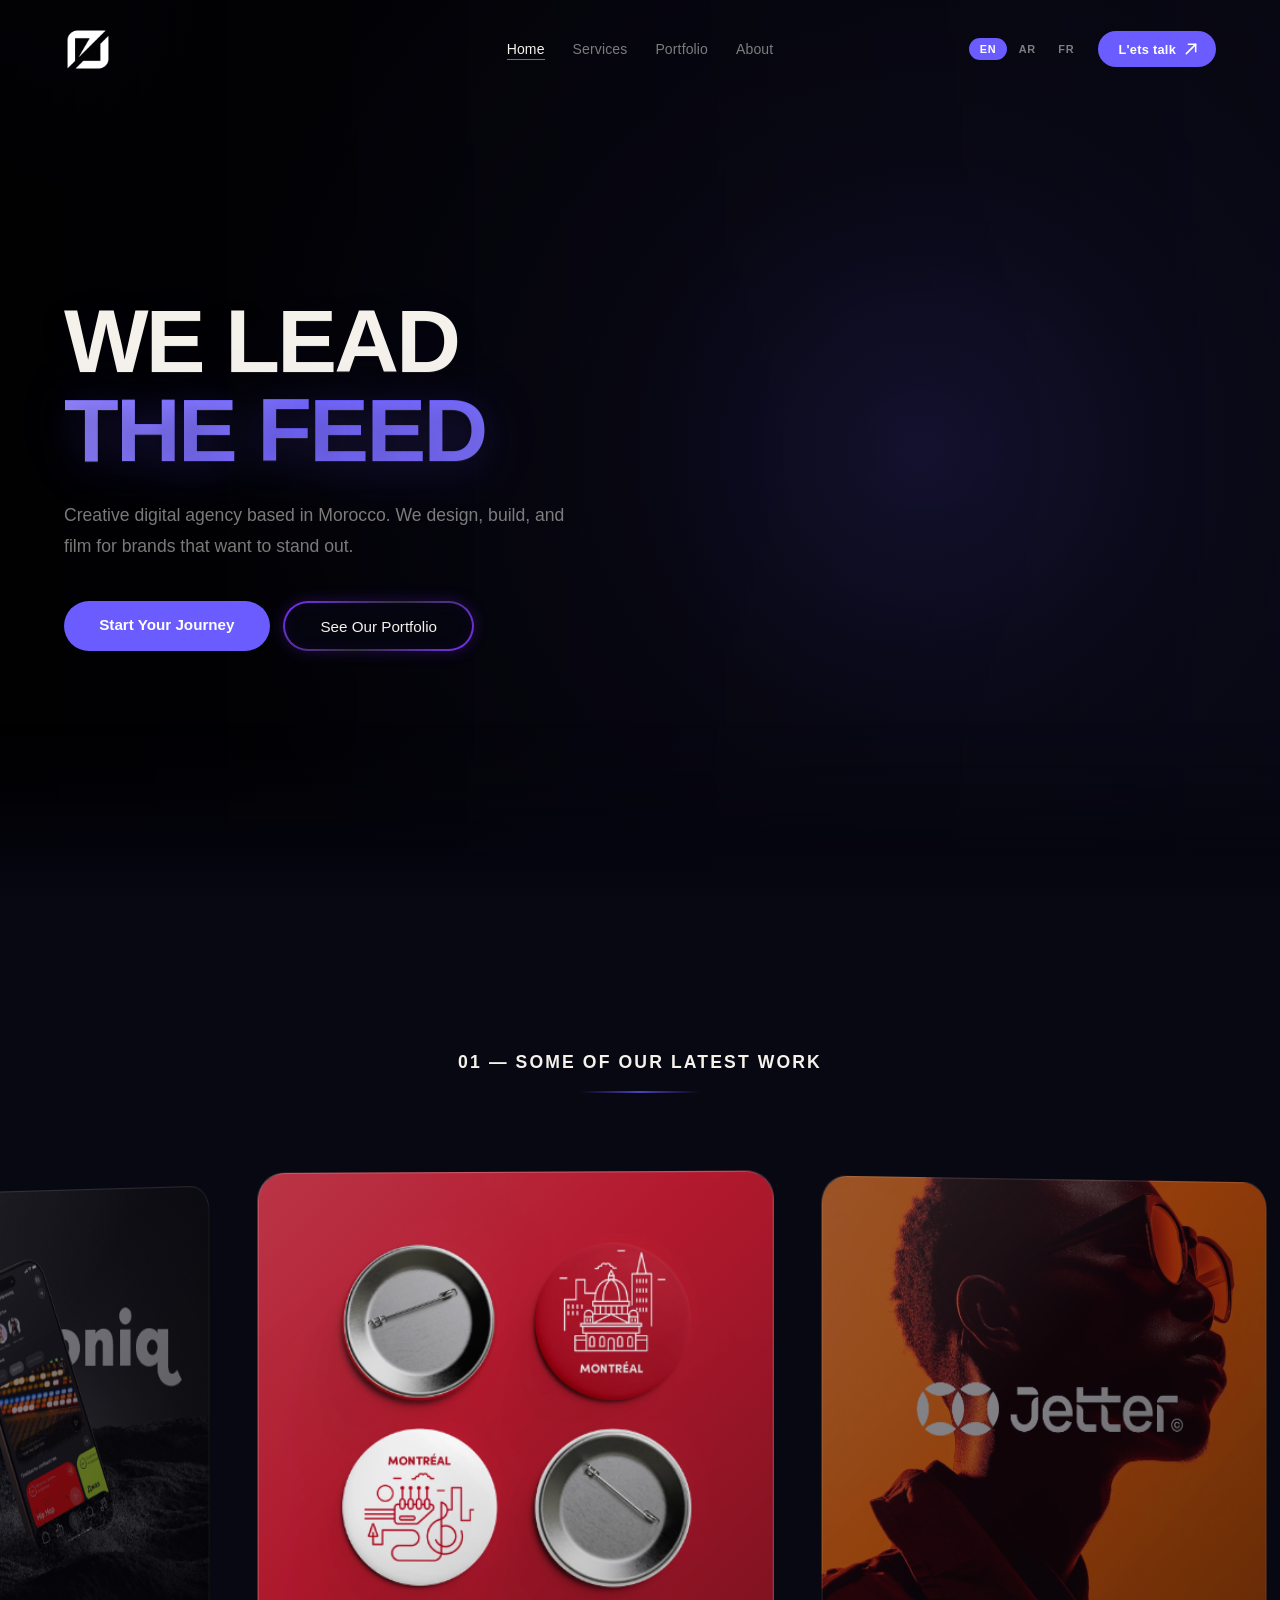
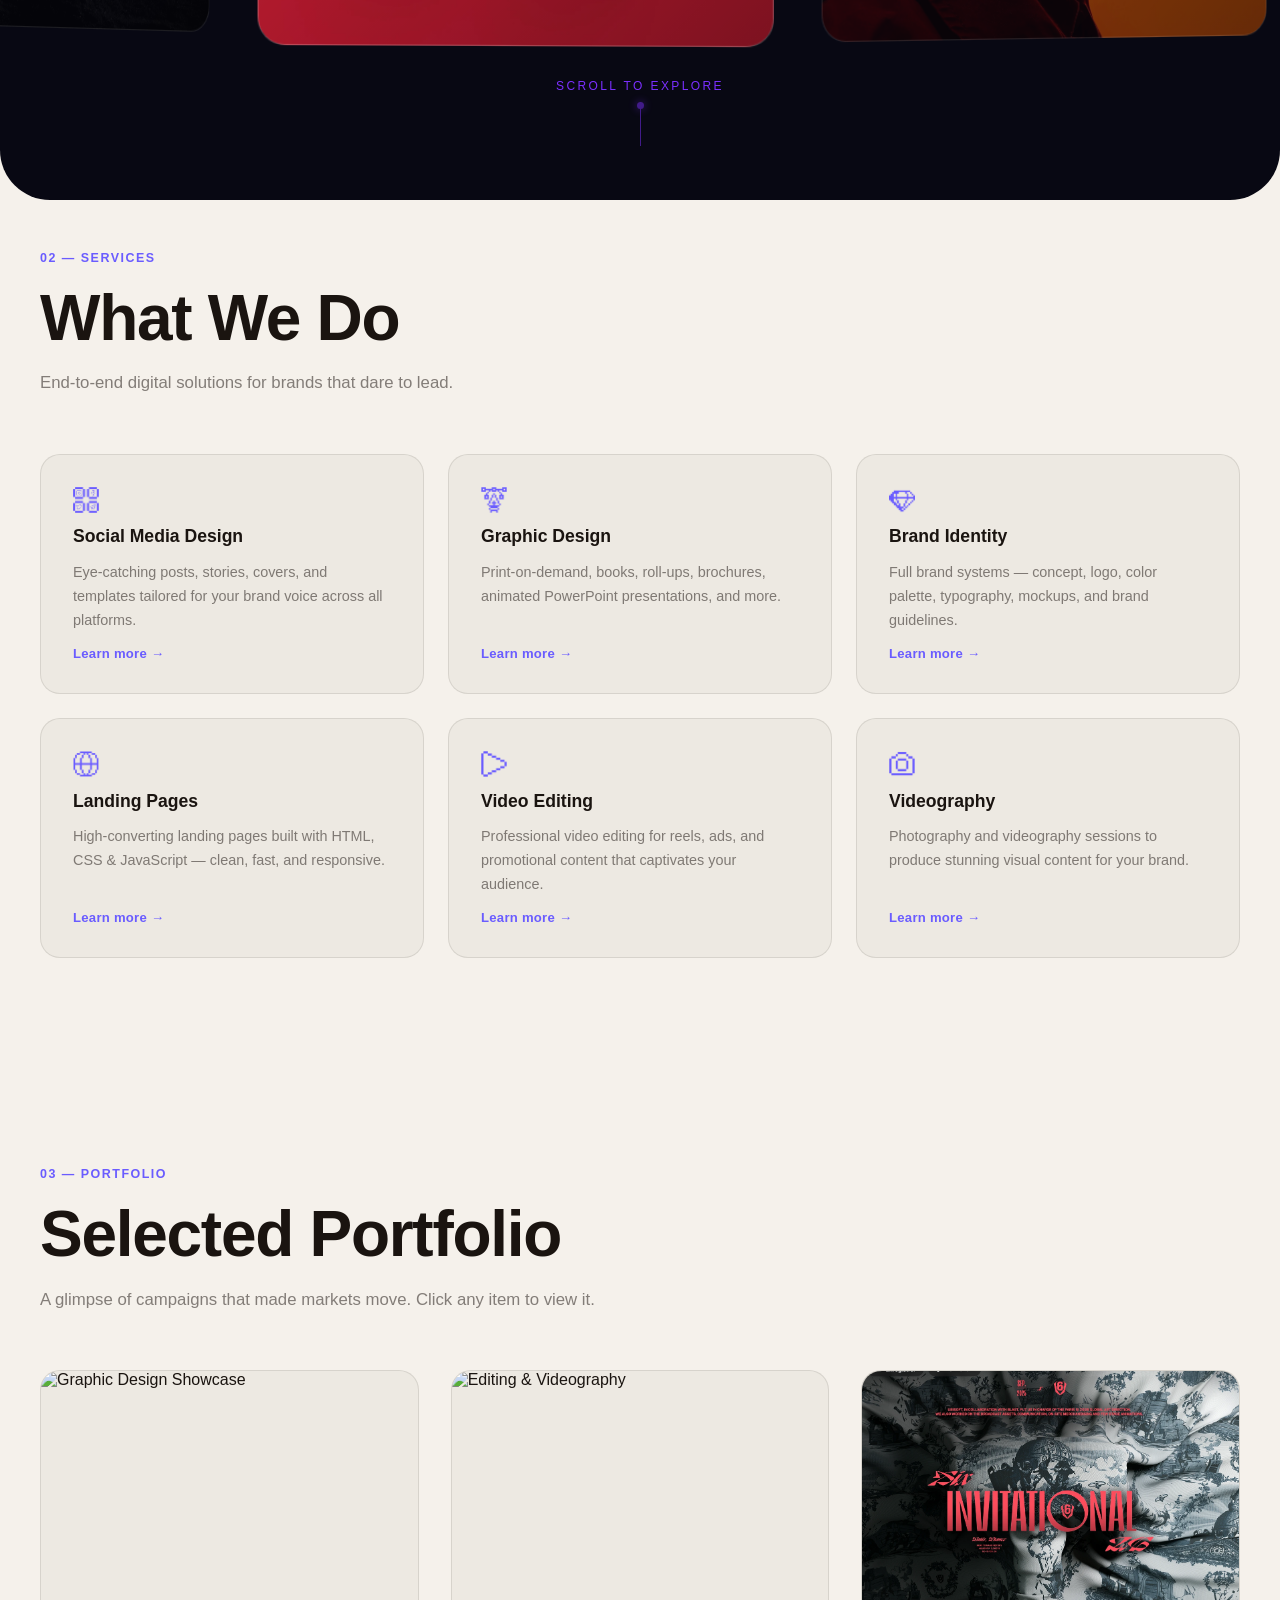
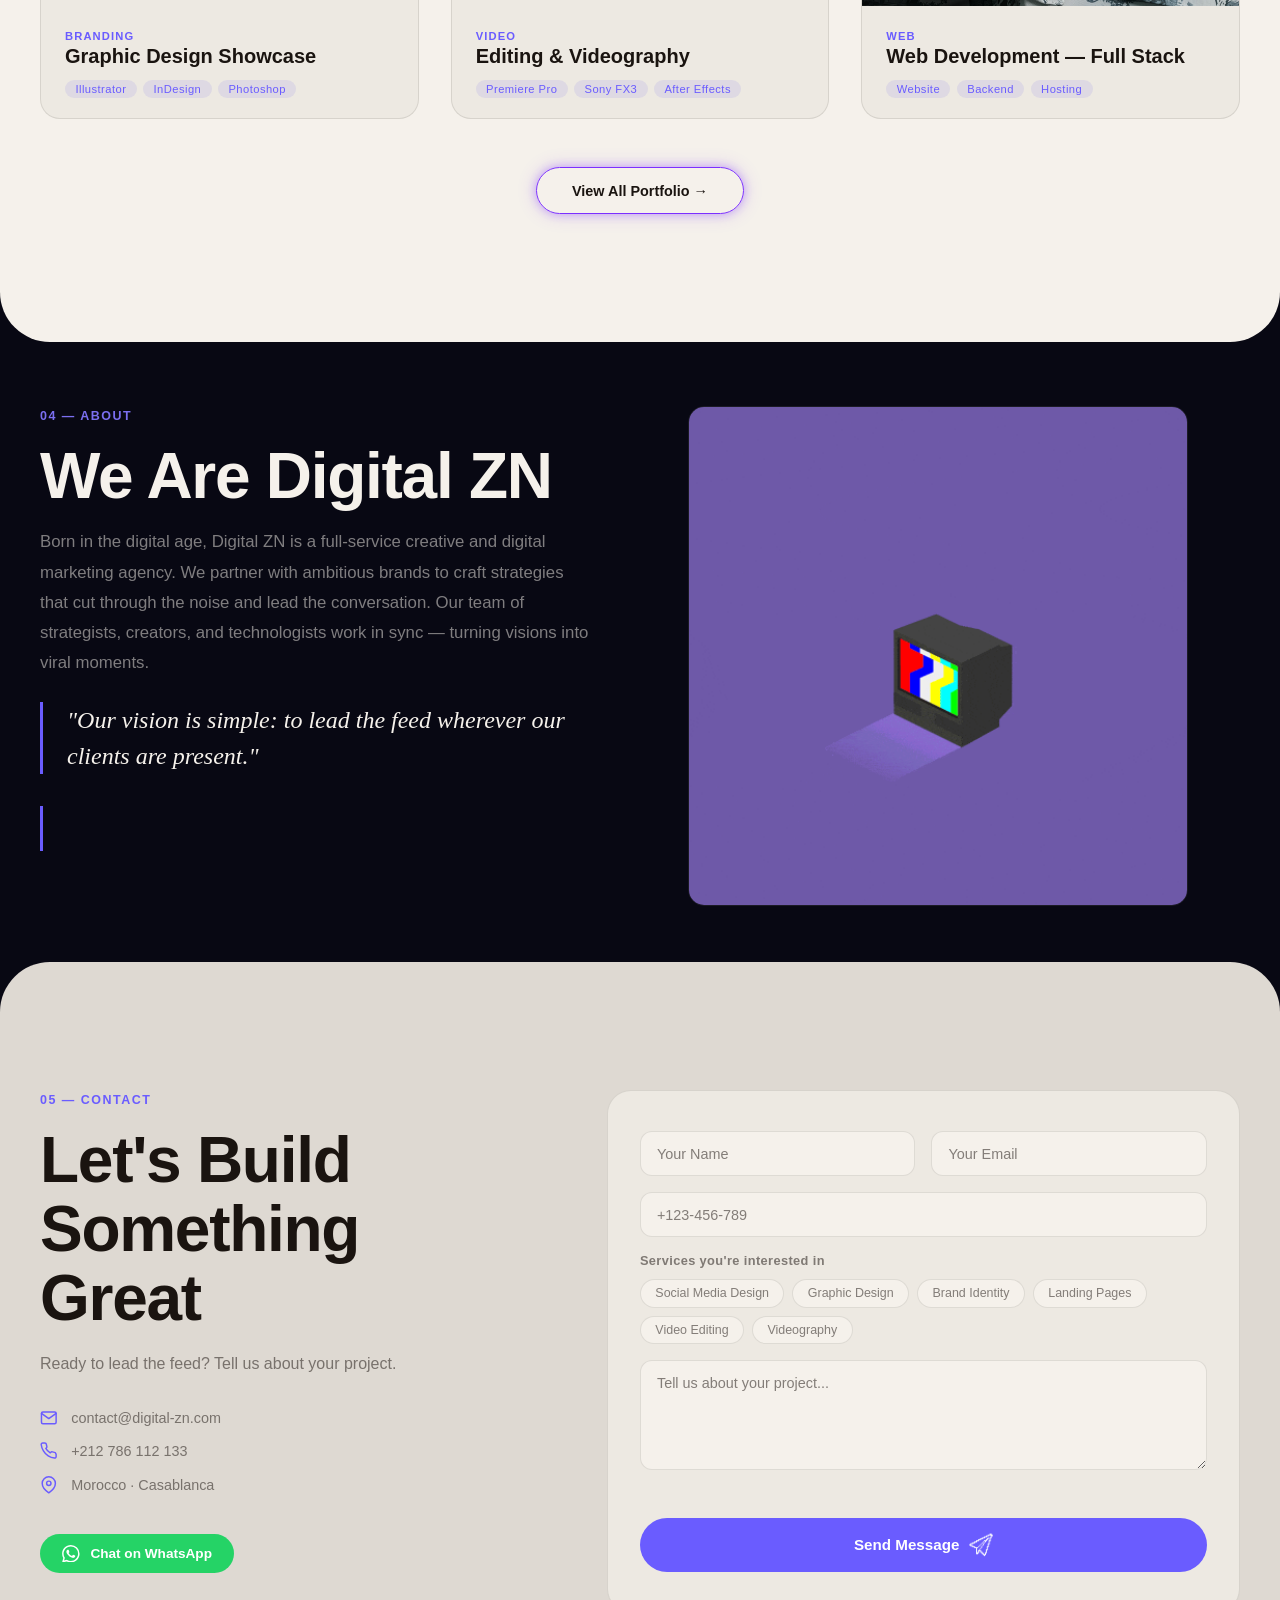
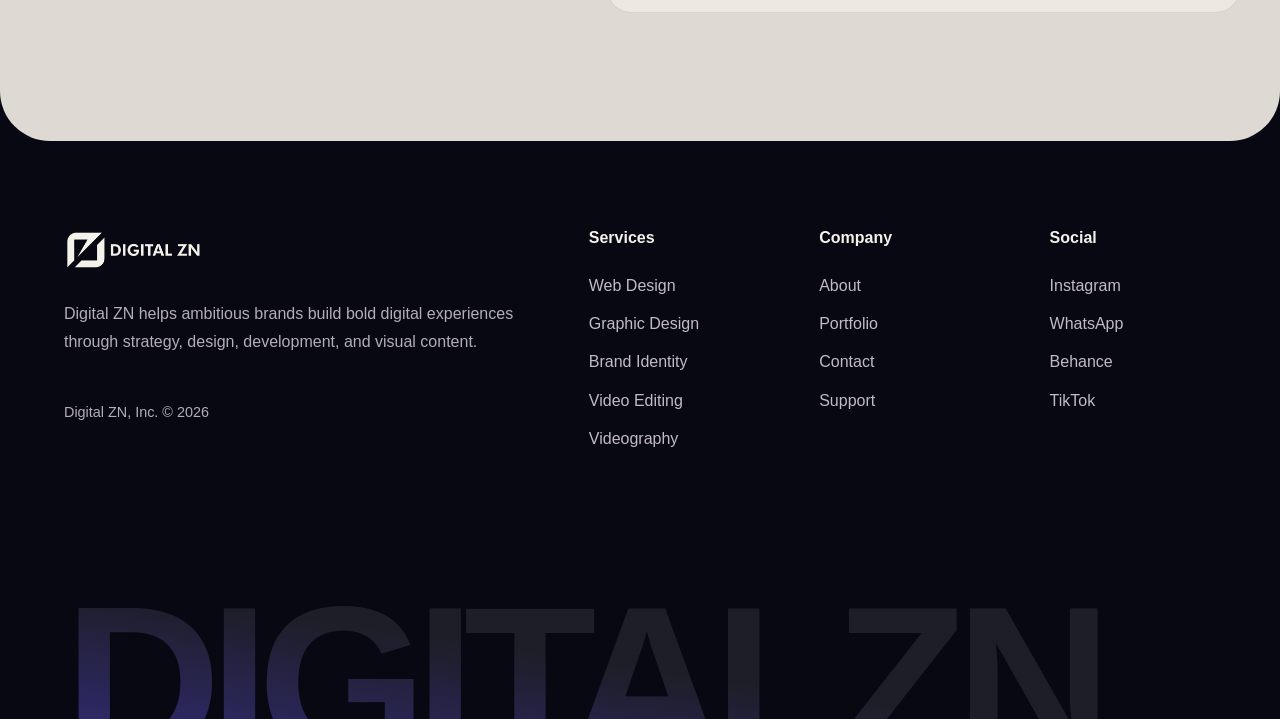
==== index.html @ b7cc6ecd "yoooow" ====
<!DOCTYPE html>
<html lang="en" data-theme="dark" dir="ltr">

<head>
  <meta charset="UTF-8" />
  <meta
http-equiv="Content-Security-Policy"
content="
default-src 'self';
img-src 'self' https: data:;
media-src 'self';
style-src 'self' https://fonts.googleapis.com 'unsafe-inline';
font-src 'self' https://fonts.gstatic.com;
script-src 'self' 'unsafe-inline';
connect-src
    'self'
    https://digitalzn-production.up.railway.app
    https://www.digital-zn.com
    https://digital-zn.com
    http://localhost:3000
    http://127.0.0.1:3000;
frame-ancestors 'none';
base-uri 'self';
form-action 'self';
">
  <meta name="viewport" content="width=device-width, initial-scale=1.0" />
  <title>Digital ZN — Digital Marketing Agency</title>
  <meta name="description"
    content="Digital ZN is a full-service digital marketing agency. We craft bold digital experiences that dominate markets and build legacies." />
  <meta property="og:title" content="Digital ZN" />
  <meta property="og:description" content="Digital excellence meets creative power." />
  <link rel="stylesheet" href="style.css" />
  <link rel="preconnect" href="https://fonts.googleapis.com" />
  <link rel="icon" type="image/png" href="assets/logo.png" />
  <link rel="preconnect" href="https://fonts.gstatic.com" crossorigin />
  <script src="main.js" defer></script>
</head>

<body>

  <!-- INTRO OVERLAY -->
  <div id="intro-overlay" aria-hidden="true">
    <div class="intro-inner">
      <img src="assets/intro-logo.gif" alt="Digital ZN" class="intro-gif" />
    </div>
  </div>

  <!-- CURSOR GLOW -->
  <div id="cursor-glow" aria-hidden="true"></div>

  <!-- NAVIGATION -->
  <nav class="nav" id="mainNav">
    <div class="nav-inner">
      <a href="#home" class="nav-logo" aria-label="Digital ZN Home">
        <img src="assets/logo.png" alt="Digital ZN" class="nav-logo-img" />
      </a>
      <div class="nav-links" id="navLinks">
        <a href="#home" data-i18n="nav_home" class="nav-link active">Home</a>
        <a href="#services" data-i18n="nav_services" class="nav-link">Services</a>
        <a href="#portfolio" data-i18n="nav_portfolio" class="nav-link">Portfolio</a>
        <a href="#about" data-i18n="nav_about" class="nav-link">About</a>
      </div>
      <div class="nav-controls">
        <div class="lang-switcher" role="group" aria-label="Language">
          <button class="lang-btn active" data-lang="en">EN</button>
          <button class="lang-btn" data-lang="ar">AR</button>
          <button class="lang-btn" data-lang="fr">FR</button>
        </div>
        <a href="#contact" class="nav-cta">
    <span class="nav-cta-text" data-i18n="nav_cta">Contact</span>

    <svg
        class="nav-cta-arrow"
        viewBox="0 0 24 24"
        aria-hidden="true"
        focusable="false"
    >
        <path d="M5 19L19 5" />
        <path d="M8 5H19V16" />
    </svg>
</a>
        <button class="hamburger" id="hamburger" aria-label="Open menu">
          <span></span><span></span><span></span>
        </button>
      </div>
    </div>
    <div class="mobile-menu" id="mobileMenu">
      <div class="mobile-menu-inner">
        <a href="#home" data-i18n="nav_home" class="mobile-link">Home</a>
        <a href="#services" data-i18n="nav_services" class="mobile-link">Services</a>
        <a href="#portfolio" data-i18n="nav_portfolio" class="mobile-link">Portfolio</a>
        <a href="#about" data-i18n="nav_about" class="mobile-link">About</a>
        <a href="#contact" data-i18n="nav_cta" class="mobile-link mobile-link--cta">Contact</a>
      </div>
    </div>
  </nav>

  <!-- HERO — WE LEAD THE FEED -->

  <section id="hero" class="section-hero">
    <video class="hero-bg-video" autoplay loop muted playsinline preload="auto">
      <source src="assets/velaris.mp4" type="video/mp4">
    </video>
    <div class="hero-overlay"></div>
    
    <div class="hero-inner">
      <div class="hero-content">
        <h1 class="hero-title reveal-up">
          <span data-i18n="hero_t1">WE LEAD</span>
          <em data-i18n="hero_t2">THE FEED</em>
        </h1>
        <p class="hero-sub reveal-up" data-i18n="hero_sub">Creative digital agency based in Morocco.
           We design, build, and film for brands that want to stand out.</p>
        <div class="hero-cta reveal-up">
          <a href="#contact" class="btn-primary" data-i18n="hero_cta1">Start Your Journey</a>
          <a href="#portfolio" class="btn-ghost" data-i18n="hero_cta2">See Our Portfolio</a>
        </div>
        
      </div>
      <div class="right-side">

    <div class="hero-device">

        <div class="hero-device-glow"></div>

        <video
            class="hero-device-video"
            autoplay
            muted
            loop
            playsinline
        >
            <source
                src="assets/Main_Files.mp4"
            >
        </video>

    </div>
    </div>

  </section>

  <!-- SECTION 01 — SHOWCASE (3D Carousel) -->
  <section id="home" class="section-showcase">
    <div class="showcase-label reveal-up" data-i18n="showcase_label">
      <span>01 — Some of our latest work</span>
    </div>
    <div class="carousel-wrapper" id="carouselWrapper">
      <div class="carousel-scene" id="carouselScene"></div>
    </div>
    <div class="scroll-hint">
      <span data-i18n="scroll_hint">Scroll</span>
      <span class="scroll-line"><span class="scroll-dot"></span></span>
    </div>
  </section>
  <!-- SECTION 02 — SERVICES -->
  <section id="services" class="section-services section-cream">
    <div class="section-inner">
      <div class="section-header">
        <span class="section-label reveal-up" data-i18n="srv_label">02 — Services</span>
        <h2 class="section-title reveal-up" data-i18n="srv_title">What We Do</h2>
        <p class="section-sub reveal-up" data-i18n="srv_sub">End-to-end digital solutions for brands that dare to lead.
        </p>
      </div>
      <div class="services-grid">
        <div class="service-card reveal-up">
          <div class="service-icon"><img src="assets/icons/socual.png" alt=""></div>
          <h3 class="service-name" data-i18n="srv1_name">Social Media Design</h3>
          <p class="service-desc" data-i18n="srv1_desc">Eye-catching posts, stories, covers, and templates tailored for
            your brand voice across all platforms.</p>
          <a href="#contact" class="service-link" data-i18n="srv_link">Learn more →</a>
        </div>
        <div class="service-card reveal-up">
          <div class="service-icon"><img src="assets/icons/graphic-01.png" alt=""></div>
          <h3 class="service-name" data-i18n="srv2_name">Graphic Design</h3>
          <p class="service-desc" data-i18n="srv2_desc">Print-on-demand, books, roll-ups, brochures, animated PowerPoint
            presentations, and more.</p>
          <a href="#contact" class="service-link" data-i18n="srv_link">Learn more →</a>
        </div>
        <div class="service-card reveal-up">
          <div class="service-icon"><img src="assets/icons/diam-01.png" alt=""></div>
          <h3 class="service-name" data-i18n="srv3_name">Brand Identity</h3>
          <p class="service-desc" data-i18n="srv3_desc">Full brand systems — concept, logo, color palette, typography,
            mockups, and brand guidelines.</p>
          <a href="#contact" class="service-link" data-i18n="srv_link">Learn more →</a>
        </div>
        <div class="service-card reveal-up">
          <div class="service-icon"><img src="assets/icons/web-01.png" alt=""></div>
          <h3 class="service-name" data-i18n="srv4_name">Landing Pages</h3>
          <p class="service-desc" data-i18n="srv4_desc">High-converting landing pages built with HTML, CSS & JavaScript
            — clean, fast, and responsive.</p>
          <a href="#contact" class="service-link" data-i18n="srv_link">Learn more →</a>
        </div>
        <div class="service-card reveal-up">
          <div class="service-icon"><img src="assets/icons/play-01.png" alt=""></div>
          <h3 class="service-name" data-i18n="srv5_name">Video Editing</h3>
          <p class="service-desc" data-i18n="srv5_desc">Professional video editing for reels, ads, and promotional
            content that captivates your audience.</p>
          <a href="#contact" class="service-link" data-i18n="srv_link">Learn more →</a>
        </div>
        <div class="service-card reveal-up">
          <div class="service-icon"><img src="assets/icons/Untitled-1-01.png" alt=""></div>
          <h3 class="service-name" data-i18n="srv6_name">Videography</h3>
          <p class="service-desc" data-i18n="srv6_desc">Photography and videography sessions to produce stunning visual
            content for your brand.</p>
          <a href="#contact" class="service-link" data-i18n="srv_link">Learn more →</a>
        </div>
      </div>
    </div>
  </section>

  <!-- SECTION 03 — PORTFOLIO -->
  <section id="portfolio" class="section-portfolio section-cream">
    <div class="section-inner">
      <div class="section-header">
        <span class="section-label reveal-up" data-i18n="pf_label">03 — Portfolio</span>
        <h2 class="section-title reveal-up" data-i18n="pf_title">Selected Portfolio</h2>
        <p class="section-sub reveal-up" data-i18n="pf_sub">A glimpse of campaigns that made markets move.</p>
      </div>
      <div class="portfolio-grid">
        <div class="portfolio-card reveal-up">
          <div class="portfolio-img-wrap">
            <img src="assets/portfolio-brand.png" alt="Graphic Design Showcase" loading="lazy" />
            <div class="portfolio-overlay">
              <span class="portfolio-view" data-i18n="pf_view">View project</span>
              <svg viewBox="0 0 24 24" fill="none" stroke="currentColor" stroke-width="2">
                <path d="M7 17L17 7M17 7H7M17 7v10" />
              </svg>
            </div>
          </div>
          <div class="portfolio-meta">
            <div>
              <span class="portfolio-cat" data-i18n="pf1_cat">Branding</span>
              <h3 class="portfolio-name" data-i18n="pf1_name">Graphic Design Showcase</h3>
            </div>
            <div class="portfolio-tags"><span>Illustrator</span><span>InDesign</span><span>Photoshop</span></div>
          </div>
        </div>
        <div class="portfolio-card reveal-up">
          <div class="portfolio-img-wrap">
            <img src="assets/portfolio-landing.png" alt="Editing & Videography" loading="lazy" />
            <div class="portfolio-overlay">
              <span class="portfolio-view" data-i18n="pf_view">View project</span>
              <svg viewBox="0 0 24 24" fill="none" stroke="currentColor" stroke-width="2">
                <path d="M7 17L17 7M17 7H7M17 7v10" />
              </svg>
            </div>
          </div>
          <div class="portfolio-meta">
            <div>
              <span class="portfolio-cat" data-i18n="pf2_cat">Video</span>
              <h3 class="portfolio-name" data-i18n="pf2_name">Editing &amp; Videography</h3>
            </div>
            <div class="portfolio-tags"><span>Premiere Pro</span><span>Sony FX3</span><span>After Effects</span></div>
          </div>
        </div>
        <div class="portfolio-card reveal-up">
          <div class="portfolio-img-wrap">
            <img src="assets/portfolio-web.png" alt="Web Development — Full Stack" loading="lazy" />
            <div class="portfolio-overlay">
              <span class="portfolio-view" data-i18n="pf_view">View project</span>
              <svg viewBox="0 0 24 24" fill="none" stroke="currentColor" stroke-width="2">
                <path d="M7 17L17 7M17 7H7M17 7v10" />
              </svg>
            </div>
          </div>
          <div class="portfolio-meta">
            <div>
              <span class="portfolio-cat" data-i18n="pf3_cat">Web</span>
              <h3 class="portfolio-name" data-i18n="pf3_name">Web Development — Full Stack</h3>
            </div>
            <div class="portfolio-tags"><span>Website</span><span>Backend</span><span>Hosting</span></div>
          </div>
        </div>
      </div>
      <div class="portfolio-cta reveal-up">
        <a href="#contact" class="btn-outline" data-i18n="pf_all">View All Portfolio →</a>
      </div>
    </div>
  </section>

  <!-- SECTION 04 — ABOUT -->
  <section id="about" class="section-abouts section-dark">
    <div class="section-inner">
      
      <div class="about-grid">
        <div class="about-left">
          <span class="section-label section-label--light reveal-up" data-i18n="ab_label">04 — About</span>
          <h2 class="section-title section-title--light reveal-up" data-i18n="ab_title">We Are Digital ZN</h2>
          <p class="about-body reveal-up" data-i18n="ab_body">Born in the digital age, Digital ZN is a full-service
            creative and digital marketing agency. We partner with ambitious brands to craft strategies that cut through
            the noise and lead the conversation. Our team of strategists, creators, and technologists work in sync —
            turning visions into viral moments.</p>
          <blockquote class="about-quote reveal-up" data-i18n="ab_quote">"Our vision is simple: to lead the feed
            wherever our clients are present."</blockquote>
                              <div class="about-text-loop reveal-up" aria-label="What defines Digital ZN">
            <span class="about-loop-item">Creative Excellence</span>
            <span class="about-loop-item">Data-Driven Results</span>
            <span class="about-loop-item">Cultural Intelligence</span>
            <span class="about-loop-item">Speed to Market</span>
            <span class="about-loop-item">Transparent Partnership</span>
            <span class="about-loop-item">Measurable ROI</span>
          </div>
        </div>

        <div class="about-right">
          <div class="about-visual reveal-up">
            <img src="assets/sehsucht.gif" alt="" aria-hidden="false" class="about-gif" />
          </div>
        </div>
      </div>
    </div>
  </section>

  <!-- SECTION 05 — CONTACT -->
  <section id="contact" class="section-contact section-cream">
    <div class="section-inner">
      <div class="contact-grid">
        <div class="contact-info">
          <span class="section-label reveal-up" data-i18n="ct_label">05 — Contact</span>
          <h2 class="section-title reveal-up" data-i18n="ct_title">Let's Build Something Great</h2>
          <p class="contact-sub reveal-up" data-i18n="ct_sub">Ready to lead the feed? Tell us about your project.</p>
          <div class="contact-details reveal-up">
            <a href="mailto:contact@digital-zn.com" class="contact-detail">
              <svg viewBox="0 0 24 24" fill="none" stroke="currentColor" stroke-width="2" stroke-linecap="round"
                stroke-linejoin="round">
                <path d="M4 4h16c1.1 0 2 .9 2 2v12c0 1.1-.9 2-2 2H4c-1.1 0-2-.9-2-2V6c0-1.1.9-2 2-2z" />
                <polyline points="22,6 12,13 2,6" />
              </svg>
              <span>contact@digital-zn.com</span>
            </a>
            <a href="tel:+212786112133" class="contact-detail">
              <svg viewBox="0 0 24 24" fill="none" stroke="currentColor" stroke-width="2" stroke-linecap="round"
                stroke-linejoin="round">
                <path
                  d="M22 16.92v3a2 2 0 0 1-2.18 2 19.79 19.79 0 0 1-8.63-3.07A19.5 19.5 0 0 1 4.69 12 19.79 19.79 0 0 1 1.61 3.42 2 2 0 0 1 3.6 1.25h3a2 2 0 0 1 2 1.72 12.84 12.84 0 0 0 .7 2.81 2 2 0 0 1-.45 2.11L7.91 8.81a16 16 0 0 0 6 6l.9-.9a2 2 0 0 1 2.11-.45 12.84 12.84 0 0 0 2.81.7A2 2 0 0 1 21.5 16z" />
              </svg>
              <span>+212 786 112 133</span>
            </a>
            <div class="contact-detail">
              <svg viewBox="0 0 24 24" fill="none" stroke="currentColor" stroke-width="2" stroke-linecap="round"
                stroke-linejoin="round">
                <path d="M21 10c0 7-9 13-9 13S3 17 3 10a9 9 0 0 1 18 0z" />
                <circle cx="12" cy="10" r="3" />
              </svg>
              <span>Morocco · Casablanca</span>
            </div>
          </div>
          <a href="https://wa.me/212786112133" target="_blank" rel="noopener" class="whatsapp-btn reveal-up">
            <svg viewBox="0 0 24 24" fill="currentColor">
              <path
                d="M17.472 14.382c-.297-.149-1.758-.867-2.03-.967-.273-.099-.471-.148-.67.15-.197.297-.767.966-.94 1.164-.173.199-.347.223-.644.075-.297-.15-1.255-.463-2.39-1.475-.883-.788-1.48-1.761-1.653-2.059-.173-.297-.018-.458.13-.606.134-.133.298-.347.446-.52.149-.174.198-.298.298-.497.099-.198.05-.371-.025-.52-.075-.149-.669-1.612-.916-2.207-.242-.579-.487-.5-.669-.51-.173-.008-.371-.01-.57-.01-.198 0-.52.074-.792.372-.272.297-1.04 1.016-1.04 2.479 0 1.462 1.065 2.875 1.213 3.074.149.198 2.096 3.2 5.077 4.487.709.306 1.262.489 1.694.625.712.227 1.36.195 1.871.118.571-.085 1.758-.719 2.006-1.413.248-.694.248-1.289.173-1.413-.074-.124-.272-.198-.57-.347m-5.421 7.403h-.004a9.87 9.87 0 0 1-5.031-1.378l-.361-.214-3.741.982.998-3.648-.235-.374a9.86 9.86 0 0 1-1.51-5.26c.001-5.45 4.436-9.884 9.888-9.884 2.64 0 5.122 1.03 6.988 2.898a9.825 9.825 0 0 1 2.893 6.994c-.003 5.45-4.437 9.884-9.885 9.884m8.413-18.297A11.815 11.815 0 0 0 12.05 0C5.495 0 .16 5.335.157 11.892c0 2.096.547 4.142 1.588 5.945L.057 24l6.305-1.654a11.882 11.882 0 0 0 5.683 1.448h.005c6.554 0 11.89-5.335 11.893-11.893a11.821 11.821 0 0 0-3.48-8.413Z" />
            </svg>
            <span data-i18n="ct_wa">Chat on WhatsApp</span>
          </a>
        </div>
        <div class="contact-form-wrap reveal-up">
          <form class="contact-form" id="contactForm" novalidate>
            <div class="form-row">
              <div class="form-group">
                <input type="text" name="name" id="fieldName" autocomplete="name" required data-i18n-ph="form_name"
                  placeholder="Your Name" />
              </div>
              <div class="form-group">
                <input type="email" name="email" id="fieldEmail" autocomplete="email" required data-i18n-ph="form_email"
                  placeholder="Your Email" />
              </div>
            </div>
            <div class="form-group">
              <input type="tel" name="phone" id="fieldPhone" autocomplete="tel" data-i18n-ph="form_phone"
                placeholder="+123-456-789" />
            </div>
            <div class="form-group">
              <label class="form-label" data-i18n="form_services">Services you're interested in</label>
              <div class="service-chips" id="serviceChips">
                <button type="button" class="chip" data-val="Social Media Design" data-i18n-chip="srv1_name">Social
                  Media Design</button>
                <button type="button" class="chip" data-val="Graphic Design" data-i18n-chip="srv2_name">Graphic
                  Design</button>
                <button type="button" class="chip" data-val="Brand Identity" data-i18n-chip="srv3_name">Brand
                  Identity</button>
                <button type="button" class="chip" data-val="Landing Pages" data-i18n-chip="srv4_name">Landing
                  Pages</button>
                <button type="button" class="chip" data-val="Video Editing" data-i18n-chip="srv5_name">Video
                  Editing</button>
                <button type="button" class="chip" data-val="Videography"
                  data-i18n-chip="srv6_name">Videography</button>
              </div>
            </div>
            <div class="form-group">
              <textarea name="message" id="fieldMessage" rows="5" required data-i18n-ph="form_msg"
                placeholder="Tell us about your project..."></textarea>
            </div>
            <div class="form-error" id="formError" aria-live="polite"></div>
            <button type="submit" class="btn-submit" id="submitBtn">
              <span id="submitLabel" data-i18n="form_send">Send Message</span>
              <img src="assets/icons/send-01-01.png" alt="" aria-hidden="true">
            </button>
          </form>
          <div class="form-success" id="formSuccess" style="display:none">
            <svg viewBox="0 0 24 24" fill="none" stroke="currentColor" stroke-width="2">
              <polyline points="20 6 9 17 4 12" />
            </svg>
            <h3 data-i18n="success_title">Message Sent!</h3>
            <p data-i18n="success_msg">We'll get back to you within 24 hours.</p>
          </div>
        </div>
      </div>
    </div>
  </section>

<!-- FOOTER -->
<footer class="footer section-dark">
  <div class="footer-inner">

    <div class="footer-grid">

      <!-- Brand -->
      <div class="footer-brand">
        <a href="#home" class="footer-logo" aria-label="Digital ZN Home">
          <img src="assets/foter-09.png" alt="Digital ZN" />
        </a>

        <p class="footer-description">
          Digital ZN helps ambitious brands build bold digital experiences
          through strategy, design, development, and visual content.
        </p>

        <p class="footer-copyright">
          Digital ZN, Inc. © 2026
        </p>
      </div>

      <!-- Services -->
      <div class="footer-column">
        <h3>Services</h3>

        <a href="#services">Web Design</a>
        <a href="#services">Graphic Design</a>
        <a href="#services">Brand Identity</a>
        <a href="#services">Video Editing</a>
        <a href="#services">Videography</a>
      </div>

      <!-- Company -->
      <div class="footer-column">
        <h3>Company</h3>

        <a href="#about">About</a>
        <a href="#portfolio">Portfolio</a>
        <a href="#contact">Contact</a>
        <a href="#contact">Support</a>
      </div>

      <!-- Social -->
      <div class="footer-column">
        <h3>Social</h3>

        <a
          href="https://www.instagram.com/digital_ma_zn/"
          target="_blank"
          rel="noopener"
        >
          Instagram
        </a>

        <a
          href="https://wa.me/212786112133"
          target="_blank"
          rel="noopener"
        >
          WhatsApp
        </a>

        <a href="#" target="_blank" rel="noopener">
          Behance
        </a>

        <a href="#" target="_blank" rel="noopener">
          TikTok
        </a>
      </div>

    </div>

    <!-- Large Digital ZN text -->
    <div class="footer-word-wrapper" aria-hidden="true">
      <div class="footer-word">DIGITALZN</div>
    </div>

  </div>
</footer>
</body>

</html>
---- style.css ----
/* ============================================
   CSS CUSTOM PROPERTIES — THEME TOKENS
============================================ */
:root {
  --dark-bg:        #0e0d1a;
  --dark-surface:   #111111;
  --dark-surface-2: #1A1A1A;
  --dark-border:    rgba(245,241,235,0.08);
  --dark-border-h:  rgba(245,241,235,0.2);
  --fg-dark:        #F5F1EB;
  --fg-dark-muted:  rgba(245,241,235,0.5);
  --cream-bg:       #F5F1EB;
  --cream-2:        rgb(237, 233, 226);
  --cream-border:   rgba(26,20,16,0.1);
  --fg-light:       #1A1410;
  --fg-light-muted: rgba(26,20,16,0.52);
  --purple:         #6A5CFF;
  --purple-light:   #7B6FF0;
  --bg-dark-sec:    #080813;
  --bg-cream-sec:   #F5F1EB;
  --text-dark-sec:  #F5F1EB;
  --text-cream-sec: #1A1410;
  --font-heading: 'Jost', sans-serif;
}


/* ============================================
   RESET
============================================ */
* { box-sizing: border-box; } 
*, *::before, *::after { box-sizing: border-box; margin: 0; padding: 0; }
html { scroll-behavior: smooth; font-size: 16px; }
img, video { max-width: 100%; display: block; }
a { text-decoration: none; color: inherit; }
button { font-family: inherit; cursor: pointer; }

body {
  font-family: 'Jost', sans-serif;
  background: var(--bg-dark-sec);
  color: var(--fg-dark);
  overflow-x: hidden;
  -webkit-font-smoothing: antialiased;
  transition: background 0.45s, color 0.45s;
}


/* RTL support */
[dir="rtl"] .nav-inner,
[dir="rtl"] .nav-links,
[dir="rtl"] .nav-controls { direction: rtl; }
[dir="rtl"] .hero-title,
[dir="rtl"] .hero-sub,
[dir="rtl"] .section-title,
[dir="rtl"] .section-sub,
[dir="rtl"] .about-body,
[dir="rtl"] .about-quote,
[dir="rtl"] .contact-info { text-align: right; }
[dir="rtl"] .hero-cta { justify-content: center; }
[dir="rtl"] .footer-links,
[dir="rtl"] .footer-social { flex-direction: row-reverse; }
[dir="rtl"] .contact-detail { flex-direction: row-reverse; }
[dir="rtl"] .about-quote {
  border-left: none;
  border-right: 3px solid var(--purple);
  padding-left: 0;
  padding-right: 1.5rem;
}
[dir="rtl"] .nav-link::after { left: auto; right: 0; left: 100%; }
[dir="rtl"] .nav-link:hover::after,
[dir="rtl"] .nav-link.active::after { left: 0; right: 0; }

/* ============================================
   INTRO OVERLAY
============================================ */
#intro-overlay {
  position: fixed; inset: 0; z-index: 9999;
  background: #0C0C0C;
  display: flex; align-items: center; justify-content: center;
  transition: opacity 0.7s ease, visibility 0.7s ease;
}
#intro-overlay.hidden { opacity: 0; visibility: hidden; pointer-events: none; }
.intro-inner { display: flex; align-items: center; justify-content: center; }
.intro-gif { width: min(420px, 80vw); height: auto; }

/* ============================================
   CURSOR GLOW
============================================ */
#cursor-glow {
  position: fixed; width: 400px; height: 400px; border-radius: 50%;
  background: radial-gradient(circle, rgba(91,79,232,0.12) 0%, transparent 70%);
  pointer-events: none; z-index: 0;
  transform: translate(-50%, -50%);
  mix-blend-mode: screen;
  transition: opacity 0.3s;
}

/* ============================================
   NAVIGATION
============================================ */

.nav {
  position: fixed; inset: 0 0 auto 0; z-index: 500;  
  width: 100%;                
  padding: clamp(0.9rem, 2vw, 1.7rem) clamp(1.25rem, 5vw, 5rem);
}


.nav::before {
  content: '';
  position: absolute; inset: 0;
  z-index: -1;
  pointer-events: none;
  opacity: 0;
  transition: opacity 0.5s ease-in-out;   
  background: linear-gradient(
    to bottom,
    #24243194 90%,  
    #f5f1eb00 100%   
  );
  backdrop-filter: blur(20px);
  -webkit-backdrop-filter: blur(20px);
  mask-image: linear-gradient(to bottom, #2d263d, transparent);
  -webkit-mask-image: linear-gradient(to bottom, #2d263d, transparent);
}

.nav.scrolled::before {
  opacity: 1;  
}

.nav-inner {
  position: relative; z-index: 1;   /* sits above ::before, never masked */
  max-width: 1300px; margin: auto;
  display: grid;
  grid-template-columns: 1fr auto 1fr;
  align-items: center;
  gap: 20px;
}
/* Explicit column placement: without this, hiding .nav-links below 900px
   (display:none) removes it from the grid item list, so auto-placement
   shoves .nav-controls into the empty middle track instead of the right
   one — the controls drift toward center instead of staying flush right. */
.nav-logo    { grid-column: 1; }
.nav-links   { grid-column: 2; }
.nav-controls{ grid-column: 3; }
.nav-logo-img {
  height: 47px; width: auto; object-fit: contain;
  filter: brightness(0) invert(1);
  transition: filter 0.35s;
  justify-self: start;
}

.nav-links { display: none; align-items: center; gap: 1.75rem; }
@media (min-width: 900px) { .nav-links { display: flex; } }

.nav-link {
  color: var(--fg-dark-muted); font-size: 0.875rem; font-weight: 500;
  letter-spacing: 0.01em; transition: color 0.2s; position: relative;
}
.nav-link::after {
  content: ''; position: absolute; bottom: -3px; left: 0; right: 100%;
  height: 1px; background: var(--purple); transition: right 0.3s ease;
}
.nav-link:hover, .nav-link.active { color: var(--fg-dark); }
.nav-link:hover::after, .nav-link.active::after { right: 0; }

.nav-controls {
  display: flex; align-items: center; gap: 0.6rem;
  justify-self: end;
}

.lang-switcher {
  display: flex; align-items: center;
  background:#080813; border: 1px solid #080813;
  border-radius: 100px; padding: 0.2rem; gap: 0.1rem;
  transition: border-color 0.3s, background 0.35s;
}
[data-theme="light"] .lang-switcher { background: var(--cream-2); border-color: var(--cream-border); }

.lang-btn {
  background: transparent; border: none; color: var(--fg-dark-muted);
  font-family: 'Space Grotesk', sans-serif; font-size: 0.68rem; font-weight: 700;
  letter-spacing: 0.07em; text-transform: uppercase;
  padding: 0.3rem 0.65rem; border-radius: 100px; cursor: pointer;
  transition: background 0.2s, color 0.2s;
}
.lang-btn:hover { color: var(--fg-dark); }
.lang-btn.active { background: var(--purple); color: #ffffff; }

.theme-toggle {
  width: 2.15rem; height: 2.15rem; border-radius: 50%;
  border: 1px solid var(--dark-border); background: var(--dark-surface);
  color: var(--fg-dark); display: flex; align-items: center; justify-content: center;
  transition: all 0.2s;
}
.theme-toggle:hover { border-color: var(--dark-border-h); background: var(--dark-surface-2); }
.theme-toggle svg { width: 0.95rem; height: 0.95rem; }
[data-theme="light"] .theme-toggle { background: var(--cream-2); border-color: var(--cream-border); color: var(--fg-light); }
.icon-sun  { display: none; }
.icon-moon { display: block; }
[data-theme="light"] .icon-sun  { display: block; }
[data-theme="light"] .icon-moon { display: none; }

.nav-cta {
    display: none;

    align-items: center;
    justify-content: center;

    gap: 0.45rem;

    background: var(--purple);
    color: #fff;

    border-radius: 50px;

    padding: 0.62rem 1.05rem 0.62rem 1.25rem;

    font-size: 0.8rem;
    font-weight: 600;
    letter-spacing: 0.02em;

    white-space: nowrap;

    transition:
        background 0.25s ease,
        transform 0.25s ease,
        box-shadow 0.25s ease;
}
.nav-cta-text {
    display: inline-block;
}
.nav-cta-arrow {
    width: 16px;
    height: 16px;

    flex: 0 0 auto;

    fill: none;
    stroke: currentColor;
    stroke-width: 2.3;
    stroke-linecap: round;
    stroke-linejoin: round;

    transition:
        transform 0.3s cubic-bezier(0.22, 1, 0.36, 1);
}
.nav-cta:hover {
    background: var(--purple-light);
    transform: translateY(-1px);

    box-shadow:
        0 8px 24px rgba(106, 92, 255, 0.22);
}
.nav-cta:hover .nav-cta-arrow {
    transform: translate(2px, -2px);
}
@media (min-width: 900px) { .nav-cta { display: inline-flex; } }

.hamburger { display: flex; flex-direction: column; gap: 5px; background: none; border: none; padding: 4px; }
@media (min-width: 900px) { .hamburger { display: none; } }
.hamburger span {
  display: block; width: 22px; height: 2px; background: var(--fg-dark);
  border-radius: 2px; transition: transform 0.3s, opacity 0.3s;
}
.hamburger.open span:nth-child(1) { transform: translateY(7px) rotate(45deg); }
.hamburger.open span:nth-child(2) { opacity: 0; }
.hamburger.open span:nth-child(3) { transform: translateY(-7px) rotate(-45deg); }

/* Grid 0fr → 1fr trick instead of max-height: iOS Safari is known to
   silently fail to repaint max-height transitions on flex containers,
   which is why the menu wasn't appearing on phones. Grid row sizing
   doesn't have that bug and animates reliably everywhere. */
.mobile-menu {
  display: grid;
  grid-template-rows: 0fr;
  transition: grid-template-rows 0.4s ease, border-color 0.4s, background 0.4s;
  background: transparent;   /* only painted when open — a closed 0fr row can still
                                 leave a sub-pixel sliver, and a transparent one is invisible */
  border-top: 1px solid transparent;
}
.mobile-menu.open {
  grid-template-rows: 1fr;
  background: var(--dark-bg);
  border-top-color: var(--dark-border); /* only shows when opened */
}
.mobile-menu-inner {
  overflow: hidden;          /* required for the grid-rows trick to clip content */
  display: flex; flex-direction: column;
  min-height: 0;
}
[data-theme="light"] .mobile-menu.open { background: var(--cream-bg); border-color: var(--cream-border); }
.mobile-link {
  padding: 1rem 2rem; font-size: 1rem; font-weight: 500;
  color: var(--fg-dark-muted); border-bottom: 1px solid var(--dark-border);
  transition: color 0.2s, background 0.2s;
}
.mobile-link:hover { color: var(--fg-dark); background: var(--dark-surface); }
.mobile-link--cta { color: var(--purple); font-weight: 700; }
[data-theme="light"] .mobile-link { color: var(--fg-light-muted); border-color: var(--cream-border); }
[data-theme="light"] .mobile-link:hover { background: var(--cream-2); color: var(--fg-light); }
[dir="rtl"] .nav-cta {
    flex-direction: row-reverse;
}

[dir="rtl"] .nav-cta-arrow {
    transform: scaleX(-1);
}

[dir="rtl"] .nav-cta:hover .nav-cta-arrow {
    transform: scaleX(-1) translate(2px, -2px);
}
/* ============================================
   SECTION BASE
============================================ */
.section-dark  { background: var(--bg-dark-sec); color: var(--text-dark-sec); }
.section-cream { background: var(--bg-cream-sec); color: var(--text-cream-sec); }

.section-inner { max-width: 1280px; margin: 0 auto; padding: 6rem 2rem; }
@media (min-width: 768px) { .section-inner { padding: 8rem 2.5rem; } }

.section-label {
  display: inline-block; font-size: 0.78rem; font-weight: 600;
  letter-spacing: 0.12em; text-transform: uppercase; color: var(--purple); margin-bottom: 1.2rem;
}
.section-label--light { color: var(--purple-light); }

.section-title {
 
  font-size: clamp(2.2rem, 5vw, 4rem); font-weight: 600;
  line-height: 1.08; letter-spacing: -0.02em; margin-bottom: 1rem;
  color: var(--text-cream-sec);
}
.section-title--light { color: var(--text-dark-sec); }

.section-sub {
  font-size: 1.05rem; color: var(--fg-light-muted);
  line-height: 1.7; max-width: 38rem; margin-bottom: 3.5rem;
}
[data-theme="light"] .section-sub { color: var(--fg-dark-muted); }

.section-header { margin-bottom: 3.5rem; }

/* ============================================
   REVEAL ANIMATIONS
============================================ */
.reveal-up {
  opacity: 0; transform: translateY(32px);
  transition: opacity 0.75s cubic-bezier(0.22,1,0.36,1), transform 0.75s cubic-bezier(0.22,1,0.36,1);
}
.reveal-up.visible { opacity: 1; transform: translateY(0); }

/* ============================================
   SECTION 01 — SHOWCASE (3D Carousel)
============================================ */
.section-showcase {
  min-height: 100vh;
  display: flex; flex-direction: column; align-items: center; justify-content: center;
  padding: 5rem 0 2rem; position: relative; overflow: hidden;
  border-radius: 0 0 50px 50px;
  background-color: #080813;
}
.showcase-label {
    font-size: 1.1rem;
    font-weight: 650;
    letter-spacing: 0.12em;
    text-transform: uppercase;
    color:#F5F1EB;
    margin-bottom: 1rem;
    align-self:center;
    padding: 50px;
    opacity: 0.72;
    transform: translateY(10px);
    transition: opacity 0.6s, transform 0.6s;
  }
.carousel-wrapper {
  position: relative;
  width: 100%;
  height: 500px;
  overflow: hidden;
  perspective: 7000px;
  cursor: grab;
  touch-action: pan-y;
}
/* The 500px wrapper above is sized for desktop/tablet's much larger cards.
   On mobile the card is only min(62vw,250px) wide (~227px tall at 11:10),
   so the fixed 500px box left huge dead space above/below it — read as a
   big gap under the "01 — Some of our latest work" label and cards that
   looked tiny. Shrinking the wrapper to track the card's own height lets
   .section-showcase's existing justify-content:center actually center the
   label+carousel+hint block in the viewport instead of stranding it under
   a mostly-empty box. */
@media (max-width: 767px) {
  .carousel-wrapper { height: min(68vw, 280px); }
}
/* iOS Safari's compositor corrupts colors when too many large,
   overlapping preserve-3d layers sit under a very high perspective —
   that's the red/purple banding you saw. Dropping perspective on small
   screens, in proportion to the smaller carousel radius used there
   (see getCarouselRadius in script.js), keeps the same visual tilt at a
   scale iOS composites correctly. (Was mistakenly "500cm" ≈ 18,898px —
   flatter than the 7000px desktop value, not sharper — which collapsed
   the whole fan-out into a near-flat stack.)
   Breakpoint is 899px, not 767px, to match getCarouselRadius()'s own
   `width < 900` tier — below that the JS radius drops to 390px and the
   desktop's 7000px perspective is too flat for it. */
@media (max-width: 899px) {
  .carousel-wrapper { perspective: 2600px; }
}
.carousel-wrapper.is-dragging {
  cursor: grabbing;
}
.carousel-scene {
  position: relative;
  width: 100%;
  height: 100%;
  transform-style: preserve-3d;
}
.card-wrapper {
  position: absolute;
  top: 50%;
  left: 50%;
  width: 460px;
  aspect-ratio: 11 / 10;
  transform-style: preserve-3d;
  transform-origin: center center;
  backface-visibility: hidden;      /* stops iOS from compositing hidden backfaces */
  -webkit-backface-visibility: hidden;
  transition:
    transform 0.7s cubic-bezier(0.22, 1, 0.36, 1),
    opacity 0.5s ease;
}
/* Card width is kept at ~1.85x smaller than getCarouselRadius()'s current
   tier — the same radius:card-width ratio the desktop layout uses (850px
   radius / 460px card, "else" tier below) — so side cards clear the front
   card by the same proportion at every breakpoint instead of overlapping
   it. Tiers mirror getCarouselRadius() exactly: <768px (min(115.2vw,464px)
   radius), 768-899px (fixed 390px radius), >=900px (fixed 850px radius,
   the unmodified 460px default below). Previously this was a flat 460px
   on every screen below 1024px — wider than the phone itself on mobile,
   and disproportionately wide next to the small tablet-tier radius. Mobile
   tier widened from <520 to <768 (and card size raised from min(42vw,178px))
   so cards fill more of the screen on phones, matching the 767px mobile
   breakpoint used elsewhere on the site — tablet's own 768-899 tier is
   unchanged. */
@media (max-width: 767px) {
  .card-wrapper { width: min(62vw, 250px); }
}
@media (min-width: 768px) and (max-width: 899px) {
  .card-wrapper { width: 211px; }
}
/* Always fills the wrapper above instead of its own breakpoints, which
   used to fall out of step with .card-wrapper's width (e.g. a 340px inner
   image sitting inside a 460px tablet wrapper, left-aligned with an empty
   gutter down one side). */
.card-inner {
  width: 100%;
  height: 100%;
  overflow: hidden;
  border-radius: 26px;
  backface-visibility: hidden;
  -webkit-backface-visibility: hidden;
}
[data-theme="light"] .card-inner { background: #fff; border-color: rgba(0,0,0,0.08); }

[data-theme="light"] .card-wrapper.is-active .card-inner { border-color: rgba(0,0,0,0.18); }
.card-inner img {
  width: 100%;
  height: 100%;
  object-fit: cover;
}
.card-wrapper.is-active .card-inner img { opacity: 1; }
.card-wrapper:not(.is-active) .card-inner img { opacity: 0.6; }
.card-wrapper.is-active .card-inner:hover img { transform: scale(1.04); }
.card-gloss {
  position: absolute; inset: 0; pointer-events: none; z-index: 2; border-radius: 1.5rem;
  background: linear-gradient(135deg, rgba(255,255,255,0.12) 0%, transparent 45%, rgba(0,0,0,0.3) 100%);
}
.card-ring {
  position: absolute; inset: 0; pointer-events: none; z-index: 3; border-radius: 1.5rem;
  box-shadow: inset 0 0 0 1px rgba(255,255,255,0.12);
}
.card-wrapper.is-active .card-ring { box-shadow: inset 0 0 0 1px rgba(255,255,255,0.22); }

.scroll-hint {
  position: relative;
  z-index: 5;
  display: flex; flex-direction: column; align-items: center; gap: 0.6rem;
  font-size: 0.75rem; letter-spacing: 0.2em; text-transform: uppercase;
  color: #7B2FFF; margin-top: 1.25rem;
  opacity: 1; visibility: visible;
}
.scroll-line {
  position: relative;
  width: 1px; height: 2.75rem;
  background: #7B2FFF;
  opacity: 0.5;
}
.scroll-dot {
  position: absolute;
  left: 50%; top: 0;
  width: 7px; height: 7px;
  margin-left: -3.5px;
  border-radius: 50%;
  background: #7B2FFF;
  box-shadow: 0 0 8px #7B2FFF;
  animation: scrollDotMove 2s ease-in-out infinite;
}
@keyframes scrollDotMove {
  0%   { top: 0;    opacity: 0; }
  15%  { opacity: 1; }
  85%  { opacity: 1; }
  100% { top: 100%; opacity: 0; }
}

/* ============================================
   HERO SECTION
============================================ */

/* ============================================
   HERO — SPLIT LAYOUT
============================================ */

.section-hero {
  min-height: 100vh;
  padding: 4rem 4rem 1rem;
  position: relative;
  overflow: hidden;

  display: flex;
  align-items: center;
  justify-content: center;
}

/* Background video */
.hero-bg-video {
  position: absolute;
  inset: 0;
  width: 100%;
  height: 100%;
  object-fit: cover;
  opacity: 0.35;
  z-index: 0;
  pointer-events: none;
}

/* Dark overlay ONLY */
.hero-overlay {
  position: absolute;
  inset: 0;
  z-index: 1;

    background:
        radial-gradient(
            circle at 72% 50%,
            rgba(106,92,255,0.14) 0%,
            rgba(106,92,255,0.04) 28%,
            transparent 70%
        ),
        linear-gradient(
            90deg,
            rgba(0,0,0,0.88) 0%,
            rgba(0,0,0,0.58) 43%,
            rgba(0,0,0,0.18) 100%
        );

  pointer-events: none;
}

/* Main 2-column container */
.hero-inner {
  position: relative;
  z-index: 2;

  width: 100%;
  max-width: 1400px;

  margin: 0 auto;

  display: grid;
    grid-template-columns: 45% 55%;
  gap: 1rem;
  align-items: center;


  text-align: left;
}

/* LEFT SIDE */
.left-side {
  width: 100%;
  display: flex;
  align-items: center;
  justify-content: flex-start;
}

.hero-content {
  max-width: 650px;
  text-align: left;
}

/* RIGHT SIDE */
.right-side {
  width: 100%;
  min-height: 500px;

  display: flex;
  align-items: center;
  justify-content: center;

  position: relative;
}

/* Title */
.hero-title {
  font-size: clamp(3.5rem, 7vw, 7rem);
  font-weight: 750;
  line-height: 1;
  letter-spacing: -0.03em;
  margin-bottom: 1.5rem;
  max-width: 620px;
    text-shadow:
        0 1px 0 rgba(255,255,255,0.08),
        0 10px 25px rgba(0,0,0,0.25),
        0 0 40px rgba(106,92,255,0.06);
}

.hero-title em {
  display: block;
  color: var(--purple-light);
  font-style: normal;
   background:
        linear-gradient(
            135deg,
            #8B7CFF 0%,
            #6A5CFF 45%,
            #7667FF 100%
        );

    -webkit-background-clip: text;
    background-clip: text;

    -webkit-text-fill-color: transparent;

    filter:
        drop-shadow(0 10px 22px rgba(106,92,255,0.16))
        drop-shadow(0 0 28px rgba(106,92,255,0.10));
}

/* Description */
.hero-sub {
  font-size: 1.1rem;
  color: var(--fg-dark-muted);
  line-height: 1.75;

  max-width: 32rem;

  margin: 0 0 2.5rem;
}

/* Buttons */
.hero-cta {
  display: flex;
  gap: 0.85rem;
  justify-content: flex-start;
  flex-wrap: wrap;
}

.hero-device {
    position: relative;

    width: min(780px, 55vw);

    transform: translateX(-3vw);

    display: flex;
    align-items: center;
    justify-content: center;
}
.hero-device-video {
    position: relative;
    z-index: 2;

    width: 100%;
    height: auto;
    object-fit: contain;

    -webkit-mask-image: radial-gradient(
        ellipse at center,
#000 18%,
rgba(0,0,0,0.7) 35%,
rgba(0,0,0,0.2) 52%,
transparent 72%
    );

    mask-image: radial-gradient(
        ellipse at center,
#000 18%,
rgba(0,0,0,0.7) 35%,
rgba(0,0,0,0.2) 52%,
transparent 72%
    );

    -webkit-mask-repeat: no-repeat;
    mask-repeat: no-repeat;

    -webkit-mask-size: 100% 100%;
    mask-size: 100% 100%;

    filter:
        drop-shadow(0 35px 50px rgba(0,0,0,.55))
        drop-shadow(0 0 35px rgba(106,92,255,.20));
}



@keyframes heroFloat {
  0%, 100% {
    transform: translateY(0);
  }

  50% {
    transform: translateY(-12px);
  }
}


/* ============================================
   HERO — MOBILE
============================================ */

@media (max-width: 899px) {

  .section-hero {
    min-height: auto;
    padding-top: 8rem;
    padding-bottom: 5rem;
  }

  .hero-inner {
    grid-template-columns: 1fr;
    gap: 3rem;
  }

  .left-side {
    justify-content: center;
  }

  .hero-content {
    max-width: 700px;
    text-align: center;
  }

  .hero-sub {
    margin-left: auto;
    margin-right: auto;
  }

  .hero-cta {
    justify-content: center;
  }

  .right-side {
    min-height: auto;
  }

  .hero-visual {
    max-width: 600px;
  }
}











.btn-primary {
  background: var(--purple); color: #fff; border: none; border-radius: 100px;
  padding: 0.9rem 2.2rem; font-family: 'Space Grotesk', sans-serif;
  font-size: 0.95rem; font-weight: 600; transition: background 0.2s, transform 0.2s; display: inline-block;
}
.btn-primary:hover { background: var(--purple-light); transform: translateY(-2px); }

.btn-ghost {
  color: var(--fg-dark);
  border: 2px solid transparent; border-radius: 50px;
  background:
    linear-gradient(#05050F, #05050F) padding-box,
    linear-gradient(135deg, #7B2FFF, #ffffff30, #7B2FFF) border-box;
  box-shadow: 0 0 15px #7B2FFF40, inset 0 0 15px #7B2FFF10;
  padding: 0.9rem 2.2rem; font-family: 'Space Grotesk', sans-serif;
  font-size: 0.95rem; font-weight: 500; transition: all 0.2s; display: inline-block;
}
.btn-ghost:hover {
  box-shadow: 0 0 25px #7B2FF080, inset 0 0 20px #7B2FFF20;
  transform: translateY(-2px);
}
[data-theme="light"] .btn-ghost { color: var(--fg-light); }

.hero-reel {
  max-width: 1100px; margin: 0 auto;
  border-radius: 1.5rem; overflow: hidden; position: relative;
  border: 1px solid var(--dark-border);
  box-shadow: 0 40px 100px rgba(0,0,0,0.5);
  background: #000; cursor: pointer;
}
[data-theme="light"] .hero-reel { border-color: var(--cream-border); box-shadow: 0 20px 60px rgba(0,0,0,0.15); }
.reel-video { width: 100%; aspect-ratio: 16/9; object-fit: cover; display: block; opacity: 0.85; transition: opacity 0.3s; }
.hero-reel:hover .reel-video { opacity: 1; }
.reel-overlay { position: absolute; bottom: 1.5rem; left: 1.5rem; display: flex; align-items: center; gap: 0.75rem; }
.reel-play-btn {
  width: 2.75rem; height: 2.75rem; border-radius: 50%;
  background: rgba(255,255,255,0.15); backdrop-filter: blur(8px);
  border: 1px solid rgba(255,255,255,0.25); color: #fff;
  display: flex; align-items: center; justify-content: center; transition: background 0.2s;
}
.reel-play-btn:hover { background: rgba(255,255,255,0.25); }
.reel-play-btn svg { width: 0.9rem; height: 0.9rem; }
.reel-label { font-size: 0.8rem; font-weight: 500; letter-spacing: 0.05em; color: rgba(255,255,255,0.75); }
.section-hero::after {
  content: "";
  position: absolute;
  left: 0;
  right: 0;
  bottom: -1px;
  height: 180px;

  background: linear-gradient(
    to bottom,
    rgba(5, 5, 15, 0) 0%,
    rgba(5, 5, 15, 0.08) 20%,
    rgba(5, 5, 15, 0.35) 45%,
    rgba(5, 5, 15, 0.75) 72%,
    var(--bg-dark-sec) 100%
  );

  pointer-events: none;
  z-index: 3;
}
.showcase-label::after {
  content: "";
  display: block;
  width: 120px;
  height: 2px;
 margin: 18px auto 0;
  background: linear-gradient(
    90deg,
    rgba(91, 79, 232, 0),
    rgba(91, 79, 232, 0.8),
    rgba(91, 79, 232, 0)
  );
}


/* ============================================
   SERVICES
============================================ */
.services-grid {
  display: grid;
  grid-template-columns: repeat(auto-fill, minmax(min(100%, 320px), 1fr));
  gap: 1.5rem;
  padding-bottom: -50rem;
  
}
.section-services{margin-top:-80px;}
.service-card {
  background: var(--cream-2); border: 1px solid var(--cream-border);
  border-radius: 1.25rem; padding: 2rem;
  transition: background 0.25s, border-color 0.25s, transform 0.25s, box-shadow 0.25s;
  display: flex; flex-direction: column; gap: 0.85rem;
}
[data-theme="light"] .service-card { background: var(--cream-2); border-color: rgba(20,18,27,0.08); }
.service-card:hover {
  background: #EDE9E2; border-color: var(--purple);
  transform: translateY(-4px); box-shadow: 0 16px 40px rgba(91,79,232,0.1);
}
[data-theme="light"] .service-card:hover { background: #EDE8FB; }
.service-icon { font-size: 1.6rem; width: 26px;height: 26px; }
.service-name {
  font-size: 1.1rem; font-weight: 600;
  color: var(--fg-light); line-height: 1.2;
}
.service-desc { font-size: 0.9rem; color: var(--fg-light-muted); line-height: 1.65; flex: 1; }
.service-link {
  font-size: 0.82rem; font-weight: 600; color: var(--purple);
  letter-spacing: 0.02em; margin-top: auto; transition: opacity 0.2s;
}
.service-link:hover { opacity: 0.75; }

/* ============================================
   PORTFOLIO
============================================ */
.section-portfolio {
    background: rgb(245, 241, 235);
    padding-bottom: 0;
    margin-top:-50px;
        border-radius:
        0 0 50px 50px;
}
.portfolio-grid {
  display: grid;
  grid-template-columns: repeat(auto-fill, minmax(min(100%, 350px), 1fr));
  gap: 2rem;
}
.portfolio-card {
  border-radius: 1.25rem; overflow: hidden;
  border: 1px solid var(--cream-border); background: var(--cream-2);
  transition: transform 0.3s, box-shadow 0.3s; cursor: pointer;
}
[data-theme="light"] .portfolio-card { background: #fff; }
.portfolio-card:hover { transform: translateY(-6px); box-shadow: 0 24px 60px rgba(91,79,232,0.12); }
.portfolio-img-wrap { position: relative; overflow: hidden; aspect-ratio: 16/10; }
.portfolio-img-wrap img { width: 100%; height: 100%; object-fit: cover; object-position: top; transition: transform 0.55s ease; }
.portfolio-card:hover .portfolio-img-wrap img { transform: scale(1.06); }
.portfolio-overlay {
  position: absolute; inset: 0; background: rgba(91,79,232,0.88);
  display: flex; align-items: center; justify-content: center; gap: 0.5rem;
  color: #fff; opacity: 0; transition: opacity 0.3s;
}
.portfolio-card:hover .portfolio-overlay { opacity: 1; }
.portfolio-overlay svg { width: 1.1rem; height: 1.1rem; }
.portfolio-view { font-size: 0.85rem; font-weight: 700; letter-spacing: 0.06em; text-transform: uppercase; }
.portfolio-meta { padding: 1.25rem 1.5rem; display: flex; flex-direction: column; gap: 0.65rem; }
.portfolio-cat { font-size: 0.7rem; font-weight: 700; letter-spacing: 0.1em; text-transform: uppercase; color: var(--purple); }
.portfolio-name {
 font-size: 1.25rem; font-weight: 600;
  color: var(--fg-light); line-height: 1.25;
}
.portfolio-tags { display: flex; flex-wrap: wrap; gap: 0.4rem; }
.portfolio-tags span {
  font-size: 0.7rem; font-weight: 500; letter-spacing: 0.04em;
  background: rgba(91,79,232,0.1); color: var(--purple); padding: 0.2rem 0.65rem; border-radius: 100px;
}
.portfolio-cta { text-align: center; margin-top: 3rem; }
.btn-outline {
  display: inline-block; border: 1px solid #7B2FFF; color: var(--fg-light);
  border-radius: 100px; padding: 0.9rem 2.2rem; font-size: 0.9rem; font-weight: 600; transition: all 0.2s;
  box-shadow: 0 0 10px #7B2FFF60, 0 0 20px #7B2FFF30;
}
.btn-outline:hover {
  background: var(--purple); color: #fff; border-color: var(--purple); transform: translateY(-2px);
  box-shadow: 0 0 16px #7B2FFF90, 0 0 32px #7B2FFF50;
}
[data-theme="light"] .btn-outline { border-color: #7B2FFF; color: var(--fg-light); }

/* ============================================
   ABOUT
============================================ */

.section-abouts .section-inner {
  border-radius: 0 0 50px 50px ; 
  padding-top: 4rem; 
  padding-bottom: 1.5rem;}
.about-grid { display: grid; grid-template-columns: 1fr; gap: 4rem;}
@media (min-width: 900px) { .about-grid { grid-template-columns: 1fr 1fr; align-items: start; gap: 6rem; }  }
.about-body { font-size: 1.05rem; line-height: 1.8; color: var(--fg-dark-muted); margin-bottom: 0.5rem; }
.about-quote {
  font-family: 'Cormorant Garamond', serif; font-size: 1.5rem; font-style: italic; font-weight: 500;
  color: var(--fg-dark); line-height: 1.5;
  border-left: 3px solid var(--purple); padding-left: 1.5rem; margin-top: 1.5rem;
}
.about-visual {
  border-radius: 1rem; overflow: hidden; border: 1px solid var(--dark-border);
  margin-bottom: 2rem; aspect-ratio: 1/1; max-width: 500px;
}
.about-gif { width: 100%; height: 100%; object-fit: fill; }
.about-text-loop {
  --loop-height: 2.8rem;
  position: relative;
  width: 100%;
  min-height: var(--loop-height);
  margin-top: 2rem;
  padding-left: 1.5rem;
  border-left: 3px solid var(--purple);
  display: flex;
  align-items: center;
  overflow: hidden;
  perspective: 900px;
}

.about-text-loop::before {
  content: 'OUR APPROACH';
  position: absolute;
  top: -0.85rem;
  left: 1.5rem;
  font-size: 0.62rem;
  font-weight: 700;
  letter-spacing: 0.16em;
  text-transform: uppercase;
  color: var(--purple-light);
}

.about-loop-item {
  position: absolute;
  inset: 0 auto auto 1.5rem;
  display: flex;
  align-items: center;
  height: var(--loop-height);
  width: calc(100% - 1.5rem);

  font-family: var(--font-heading);
  font-size: clamp(1.05rem, 1.8vw, 1.35rem);
  font-weight: 500;
  letter-spacing: -0.01em;
  color: var(--fg-dark);

  opacity: 0;
  transform: translateY(14px) rotateX(-55deg);
  transform-origin: center center;
  backface-visibility: hidden;
  -webkit-backface-visibility: hidden;
  filter: blur(3px);

  /* 15s total = 2.5s per item.
     The visible phase ends before the next item begins,
     so two blurred words never sit on top of each other. */
  animation: aboutLoop 9s cubic-bezier(0.99, 1, 0.99, 1) infinite;
  will-change: transform, opacity, filter;
}

.about-loop-item::before {
  content: '';
  width: 0.45rem;
  height: 0.45rem;
  margin-right: 0.75rem;
  flex: 0 0 auto;
  border-radius: 50%;
  background: var(--purple);
  box-shadow: 0 0 14px rgba(106, 92, 255, 0.45);
}

.about-loop-item:nth-child(1) { animation-delay: 0s; }
.about-loop-item:nth-child(2) { animation-delay: -1.5s; }
.about-loop-item:nth-child(3) { animation-delay: -3s; }
.about-loop-item:nth-child(4) { animation-delay: -4.5s; }
.about-loop-item:nth-child(5) { animation-delay: -6s; }
.about-loop-item:nth-child(6) { animation-delay: -7.5s; }

@keyframes aboutLoop {
  /* enter */
  0% {
    opacity: 0;
    transform: translateY(14px) rotateX(-55deg);
    filter: blur(3px);
  }

  5% {
    opacity: 1;
    transform: translateY(0) rotateX(0deg);
    filter: blur(0);
  }

  /* hold */
  5%,
  12% {
    opacity: 1;
    transform: translateY(0) rotateX(0deg);
    filter: blur(0);
  }

  /* exit — finishes before the next item starts */
  20% {
    opacity: 0;
    transform: translateY(-14px) rotateX(55deg);
    filter: blur(3px);
  }

  100% {
    opacity: 0;
    transform: translateY(14px) rotateX(-55deg);
    filter: blur(3px);
  }
}

@media (max-width: 767px) {
  .about-text-loop {
    --loop-height: 2.5rem;
    margin-top: 1.75rem;
    padding-left: 1.1rem;
  }

  .about-text-loop::before {
    left: 1.1rem;
  }

  .about-loop-item {
    left: 1.1rem;
    width: calc(100% - 1.1rem);
    font-size: 1rem;
  }
}

[data-theme="light"] .about-loop-item {
  color: var(--fg-light);
}

@media (prefers-reduced-motion: reduce) {
  .about-loop-item {
    animation: none;
    opacity: 1;
    position: absolute;
  }

  .about-loop-item:not(:first-child) {
    opacity: 0;
  }
}
/* ============================================
   CONTACT
============================================ */
.section-contact{
    border-radius:50px 50px 50px 50px;
    background: #ded9d2; }
        
.contact-grid { display: grid; grid-template-columns: 1fr; gap: 4rem; }
@media (min-width: 900px) { .contact-grid { grid-template-columns: 1fr 1.3fr; align-items: start; gap: 5rem; } }
.contact-sub { font-size: 1rem; color: var(--fg-light-muted); line-height: 1.7; margin: 0.75rem 0 2rem; }
.contact-details { display: flex; flex-direction: column; gap: 1rem; margin-bottom: 2rem; }
.contact-detail {
  display: flex; align-items: center; gap: 0.85rem; font-size: 0.9rem;
  color: var(--fg-light-muted); transition: color 0.2s;
}
.contact-detail:hover { color: var(--fg-light); }
.contact-detail svg { width: 1.1rem; height: 1.1rem; color: var(--purple); flex-shrink: 0; }
.whatsapp-btn {
  display: inline-flex; align-items: center; gap: 0.65rem;
  background: #25D366; color: #fff; border-radius: 100px;
  padding: 0.7rem 1.4rem; font-size: 0.85rem; font-weight: 600;
  transition: opacity 0.2s, transform 0.2s; margin-top: 0.5rem;
}
.whatsapp-btn:hover { opacity: 0.88; transform: translateY(-1px); }
.whatsapp-btn svg { width: 1.1rem; height: 1.1rem; }

.contact-form-wrap {
  background: var(--cream-2); border: 1px solid var(--cream-border);
  border-radius: 1.5rem; padding: 2.5rem 2rem;transition: 
        background 0.5s ease,
        box-shadow 0.5s ease,
        transform 0.5s ease;
}
[data-theme="light"] .contact-form-wrap { background: var(--cream-2); border-color: rgba(20,18,27,0.08); }
.contact-form { display: flex; flex-direction: column; gap: 1rem;    transition: all 0.4s ease; }
.contact-form-wrap:hover {
    background:var(--cream-2);
    box-shadow:
        0 0 100px #1a14107c;
}
.form-row { display: grid; grid-template-columns: 1fr 1fr; gap: 1rem; }
@media (max-width: 480px) { .form-row { grid-template-columns: 1fr; } }
.form-group { display: flex; flex-direction: column; gap: 0.4rem; }
.form-label { font-size: 0.8rem; font-weight: 600; color: var(--fg-light-muted); letter-spacing: 0.03em; }
.contact-form input,
.contact-form textarea {
  width: 100%; background: var(--cream-bg); border: 1px solid var(--cream-border);
  border-radius: 0.75rem; padding: 0.85rem 1rem;
  font-family: 'Space Grotesk', sans-serif; font-size: 0.9rem; color: var(--fg-light);
  outline: none; transition: border-color 0.2s, box-shadow 0.2s; resize: vertical;
}
[data-theme="light"] .contact-form input,
[data-theme="light"] .contact-form textarea { background: #fff; }
.contact-form input:focus, .contact-form textarea:focus {
  border-color: var(--purple); box-shadow: 0 0 0 3px rgba(91,79,232,0.12);
}
.contact-form input.invalid, .contact-form textarea.invalid { border-color: #e53e3e; }
.contact-form input::placeholder, .contact-form textarea::placeholder { color: var(--fg-light-muted); }

.service-chips { display: flex; flex-wrap: wrap; gap: 0.5rem; margin-top: 0.25rem; }
.chip {
  border: 1px solid var(--cream-border); background: var(--cream-bg); color: var(--fg-light-muted);
  border-radius: 100px; padding: 0.4rem 0.9rem; font-size: 0.78rem; font-weight: 500; transition: all 0.18s;
}
[data-theme="light"] .chip { background: #fff; }
.chip:hover { border-color: var(--purple); color: var(--purple); }
.chip.selected { background: var(--purple); border-color: var(--purple); color: #fff; }

.form-error { font-size: 0.82rem; color: #e53e3e; min-height: 1rem; font-weight: 500; }
.btn-submit {
  display: flex; align-items: center; justify-content: center; gap: 0.6rem;
  background: var(--purple); color: #fff; border: none; border-radius: 100px;
  padding: 0.95rem 2rem; font-family: 'Space Grotesk', sans-serif;
  font-size: 0.95rem; font-weight: 600; width: 100%; transition: background 0.2s, transform 0.2s;
}
.btn-submit:hover { background: var(--purple-light); transform: translateY(-1px); }
.btn-submit:disabled { opacity: 0.6; pointer-events: none; }
.btn-submit img { width: 1.5rem; height: 1.5rem; }

.form-success {
  text-align: center; padding: 3rem 2rem;
  display: flex; flex-direction: column; align-items: center; gap: 1rem;
}
.form-success svg { width: 3rem; height: 3rem; color: #48BB78; }
.form-success h3 {
  font-family: 'Cormorant Garamond', serif; font-size: 1.8rem; font-weight: 600; color: var(--fg-light);
}
.form-success p { color: var(--fg-light-muted); font-size: 0.95rem; }

/* ============================================
   FOOTER — REDUCTO INSPIRED
============================================ */

.footer {
  position: relative;
  overflow: hidden;
  background: transparent;
  color: #f7eef7;
  min-height: 520px;
}

.footer-inner {
  max-width: 1400px;
  margin: 0 auto;
  padding: 5.5rem 5vw 0;
}

/* =========================
   FOOTER GRID
========================= */

.footer-grid {
  display: grid;
  grid-template-columns:
    minmax(280px, 1.8fr)
    repeat(3, minmax(120px, .65fr));

  gap: 4rem;

  position: relative;
  z-index: 2;
}

/* =========================
   BRAND
========================= */

.footer-brand {
  max-width: 480px;
}

.footer-logo {
  display: inline-flex;
  align-items: center;
  margin-bottom: 1.8rem;
}

.footer-logo img {
  width: 140px;
  height: auto;
}

.footer-description {
  max-width: 470px;

  color: rgba(247, 238, 247, .72);

  font-size: 1rem;
  line-height: 1.75;
}

.footer-copyright {
  margin-top: 3rem;

  color: rgba(247, 238, 247, .72);

  font-size: .9rem;
}

/* =========================
   FOOTER COLUMNS
========================= */

.footer-column {
  display: flex;
  flex-direction: column;
  align-items: flex-start;

  gap: 1.15rem;
}

.footer-column h3 {
  margin-bottom: .65rem;

  color: #F5F1EB;

  font-size: 1rem;
  font-weight: 600;
}

.footer-column a {
  color: rgba(247, 238, 247, .78);

  font-size: 1rem;
  line-height: 1.25;

  transition:
    color .2s ease,
    transform .2s ease;
}

.footer-column a:hover {
  color: #F5F1EB;

  transform: translateX(3px);
}

/* =========================
   BIG DIGITAL ZN TEXT
========================= */

.footer-word-wrapper {
  position: relative;

  height: 270px;

  margin-top:0rem;

  overflow: hidden;
}

.footer-word {
  position: absolute;


  bottom: -42px; 
  white-space: nowrap;

  font-family: 'Jost', sans-serif;

  font-size: clamp(8rem, 17vw, 18rem);

  font-weight: 700;

  line-height: .72;

  letter-spacing: -.055em;

  background: #6A5CFF;
  background: linear-gradient(to top right, #6a5cff70 0%, #f5f1eb18 58%);
   -webkit-background-clip: text;
   -webkit-text-fill-color: transparent;


  user-select: none;
}

/* =========================
   RTL
========================= */

[dir="rtl"] .footer-grid {
  direction: rtl;
}

[dir="rtl"] .footer-column {
  align-items: flex-end;
}

[dir="rtl"] .footer-description,
[dir="rtl"] .footer-copyright {
  text-align: right;
}

/* =========================
   TABLET
========================= */

@media (max-width: 900px) {

  .footer-grid {
    grid-template-columns: 1.5fr 1fr 1fr;
    gap: 2.5rem;
  }

  .footer-brand {
    grid-column: 1 / -1;
    max-width: 650px;
  }

  .footer-copyright {
    margin-top: 1.8rem;
  }

}

/* =========================
   MOBILE
========================= */

@media (max-width: 600px) {

  .footer {
    min-height: auto;
  }

  .footer-inner {
    padding: 4rem 1.5rem 0;
  }

  .footer-grid {
    grid-template-columns: 1fr 1fr;
    gap: 3rem 1.5rem;
  }

  .footer-brand {
    grid-column: 1 / -1;
  }

  .footer-logo img {
    width: 135px;
  }

  .footer-description {
    font-size: .92rem;
  }

  .footer-column a {
    font-size: .92rem;
  }

  .footer-word-wrapper {
    height: 145px;
    margin-top: 3.5rem;
  }

  .footer-word {
    bottom: -18px;
    font-size: 25vw;
  }

}
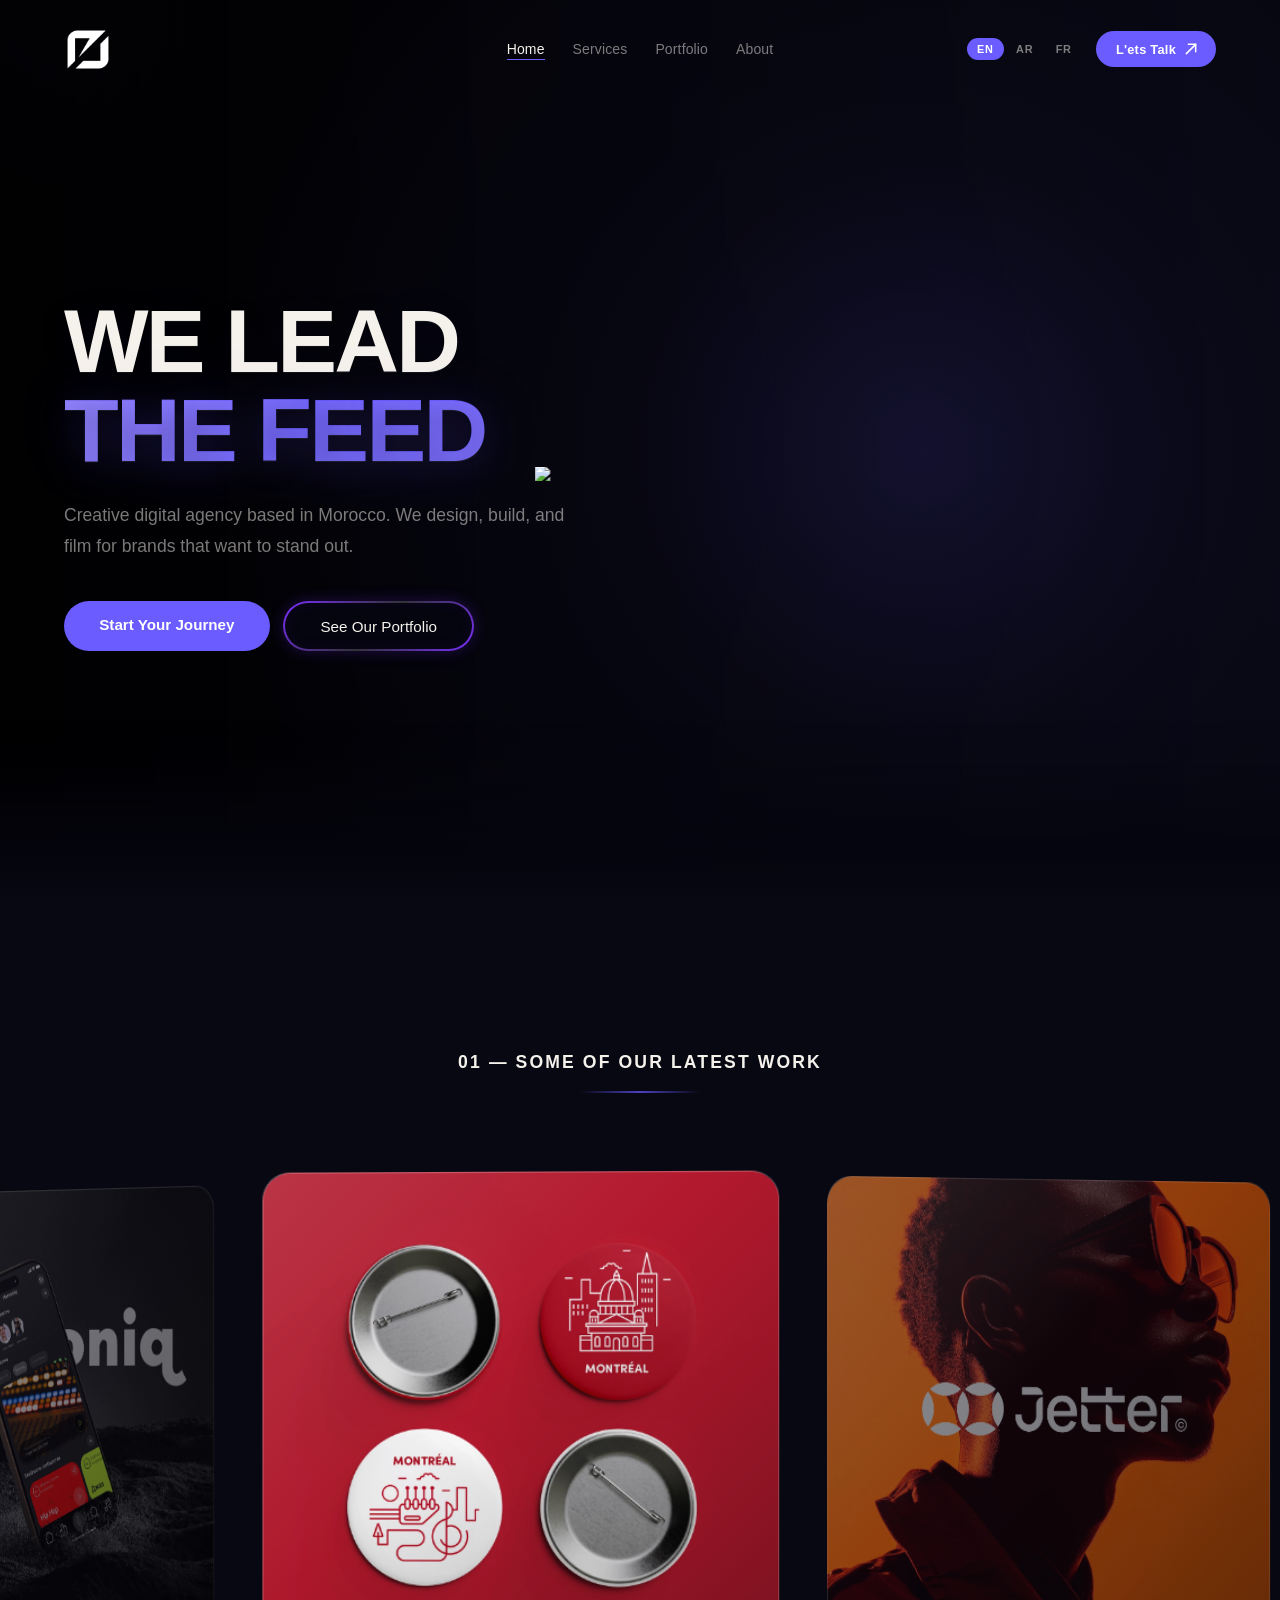
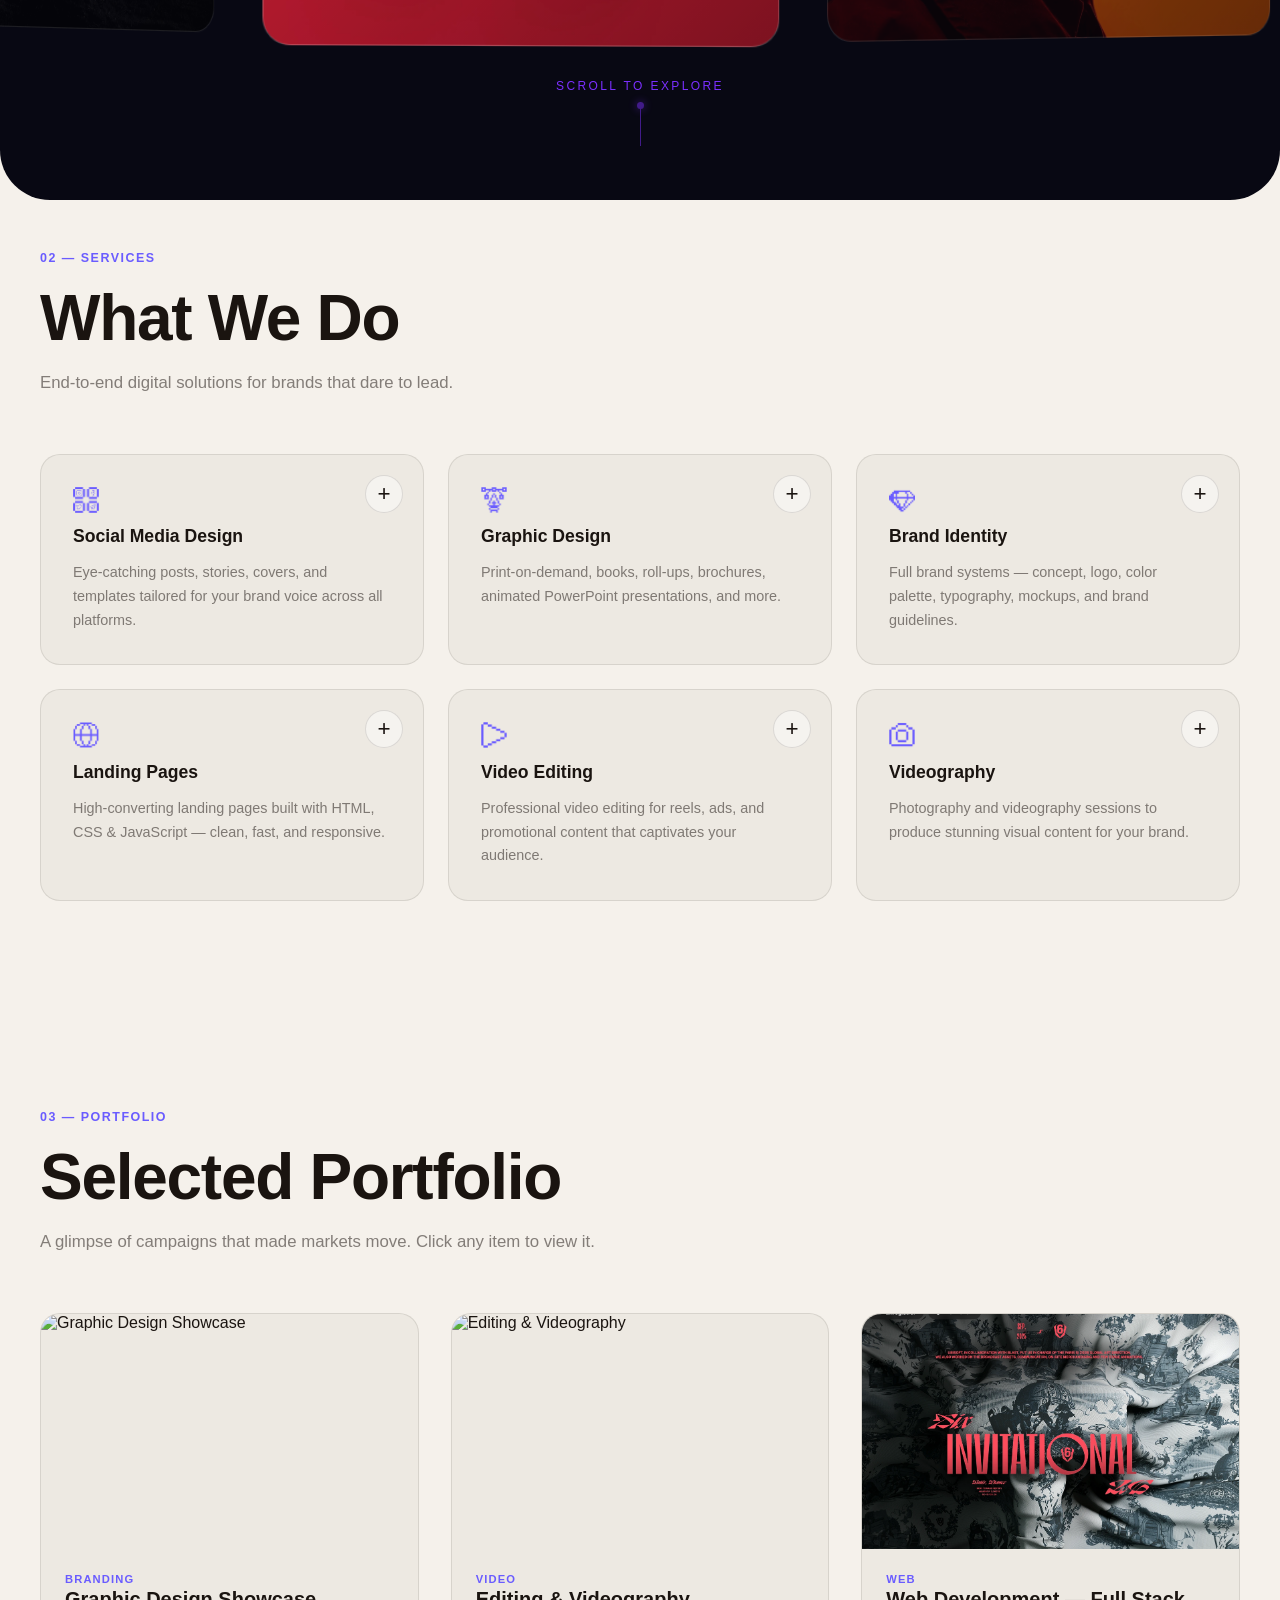
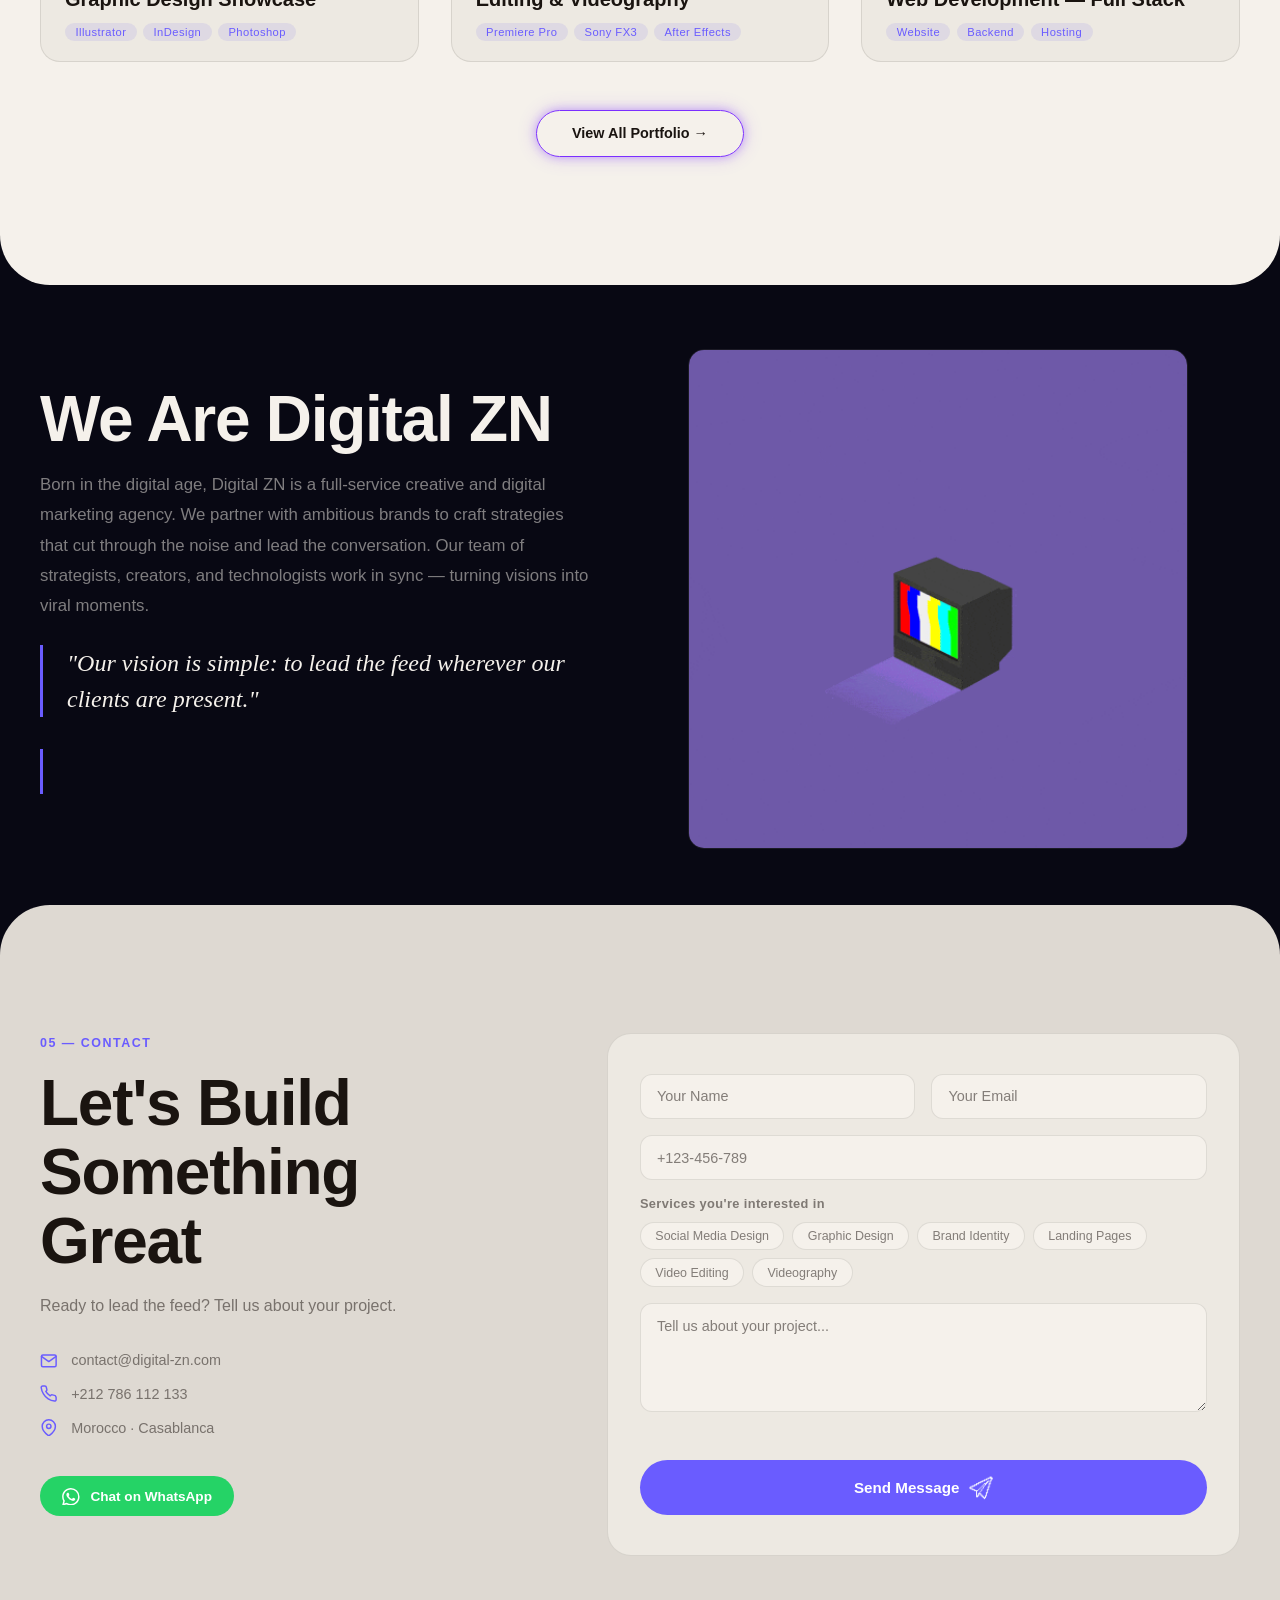
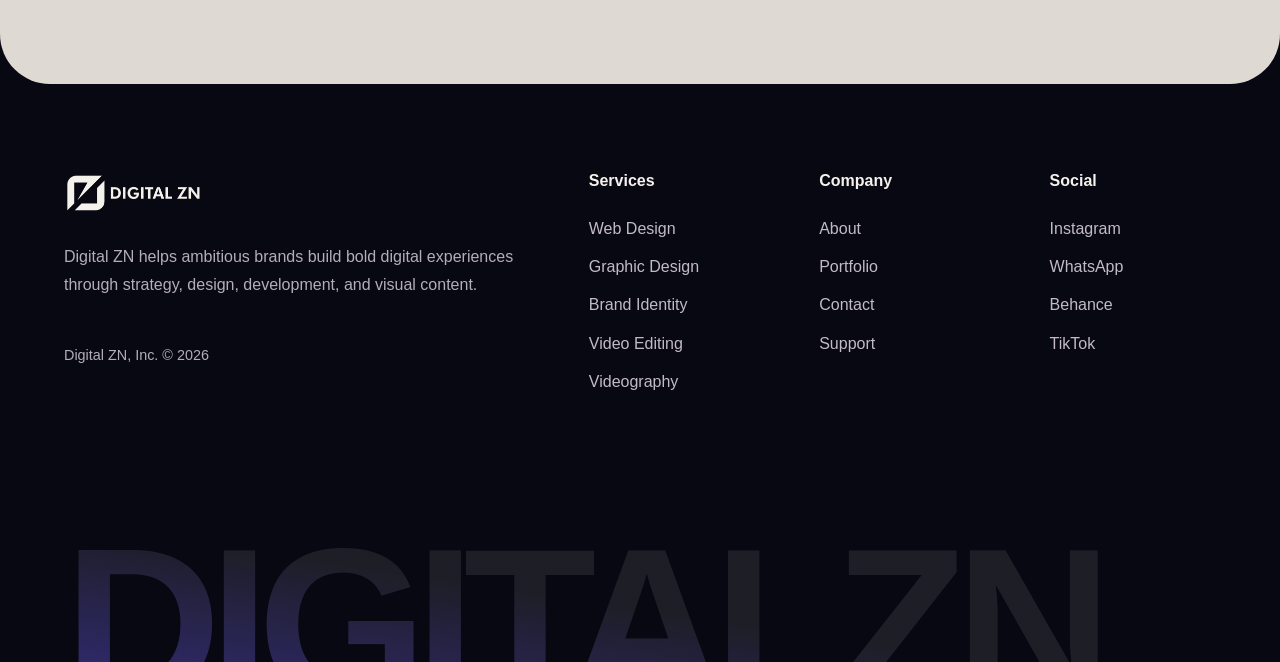
==== commit 2a9bc07a: "new look etc" ====
--- a/index.html
+++ b/index.html
@@ -51,7 +51,7 @@
   <!-- NAVIGATION -->
   <nav class="nav" id="mainNav">
     <div class="nav-inner">
-      <a href="#home" class="nav-logo" aria-label="Digital ZN Home">
+      <a href="#hero" class="nav-logo" aria-label="Digital ZN Home">
         <img src="assets/logo.png" alt="Digital ZN" class="nav-logo-img" />
       </a>
       <div class="nav-links" id="navLinks">
@@ -123,18 +123,7 @@
 
         <div class="hero-device-glow"></div>
 
-        <video
-            class="hero-device-video"
-            autoplay
-            muted
-            loop
-            playsinline
-        >
-            <source
-                src="assets/Main_Files.mp4"
-            >
-        </video>
-
+        <img class="hero-device-video" src="assets/finaaaaal .gif">
     </div>
     </div>
 
@@ -163,48 +152,134 @@
         </p>
       </div>
       <div class="services-grid">
-        <div class="service-card reveal-up">
-          <div class="service-icon"><img src="assets/icons/socual.png" alt=""></div>
+
+        <!-- =========================================================
+             SERVICE 01
+             CHANGE THE MAIN CARD IMAGE: the <img src="..."> below
+             CHANGE THE EXPANDED DIALOG IMAGE: data-dialog-image="..."
+             CHANGE THE CARD TITLE: the data-i18n key (srv1_name)
+             CHANGE THE EXPANDED TITLE/DESCRIPTION: the dialog keys
+             srv1_dialog_title / srv1_dialog_desc in main.js
+        ========================================================== -->
+        <div
+          class="service-card reveal-up"
+          data-service="1"
+          data-dialog-title-key="srv1_dialog_title"
+          data-dialog-desc-key="srv1_dialog_desc"
+          data-dialog-image="assets/icons/socual.png"
+        >
+          <!-- MAIN CARD IMAGE -->
+          <div class="service-icon">
+            <img src="assets/icons/socual.png" alt="">
+          </div>
+
+          <!-- MAIN CARD TITLE -->
           <h3 class="service-name" data-i18n="srv1_name">Social Media Design</h3>
-          <p class="service-desc" data-i18n="srv1_desc">Eye-catching posts, stories, covers, and templates tailored for
-            your brand voice across all platforms.</p>
-          <a href="#contact" class="service-link" data-i18n="srv_link">Learn more →</a>
-        </div>
-        <div class="service-card reveal-up">
-          <div class="service-icon"><img src="assets/icons/graphic-01.png" alt=""></div>
+
+          <p class="service-desc" data-i18n="srv1_desc">
+            Eye-catching posts, stories, covers, and templates tailored for your brand voice across all platforms.
+          </p>
+
+          <button class="service-expand" type="button" aria-label="Open service">
+            <span>+</span>
+          </button>
+        </div>
+
+        <!-- SERVICE 02 -->
+        <div
+          class="service-card reveal-up"
+          data-service="2"
+          data-dialog-title-key="srv2_dialog_title"
+          data-dialog-desc-key="srv2_dialog_desc"
+          data-dialog-image="assets/icons/graphic-01.png"
+        >
+          <!-- CHANGE MAIN CARD IMAGE HERE -->
+          <div class="service-icon">
+            <img src="assets/icons/graphic-01.png" alt="">
+          </div>
           <h3 class="service-name" data-i18n="srv2_name">Graphic Design</h3>
-          <p class="service-desc" data-i18n="srv2_desc">Print-on-demand, books, roll-ups, brochures, animated PowerPoint
-            presentations, and more.</p>
-          <a href="#contact" class="service-link" data-i18n="srv_link">Learn more →</a>
-        </div>
-        <div class="service-card reveal-up">
-          <div class="service-icon"><img src="assets/icons/diam-01.png" alt=""></div>
+          <p class="service-desc" data-i18n="srv2_desc">
+            Print-on-demand, books, roll-ups, brochures, animated PowerPoint presentations, and more.
+          </p>
+          <button class="service-expand" type="button" aria-label="Open service"><span>+</span></button>
+        </div>
+
+        <!-- SERVICE 03 -->
+        <div
+          class="service-card reveal-up"
+          data-service="3"
+          data-dialog-title-key="srv3_dialog_title"
+          data-dialog-desc-key="srv3_dialog_desc"
+          data-dialog-image="assets/icons/diam-01.png"
+        >
+          <!-- CHANGE MAIN CARD IMAGE HERE -->
+          <div class="service-icon">
+            <img src="assets/icons/diam-01.png" alt="">
+          </div>
           <h3 class="service-name" data-i18n="srv3_name">Brand Identity</h3>
-          <p class="service-desc" data-i18n="srv3_desc">Full brand systems — concept, logo, color palette, typography,
-            mockups, and brand guidelines.</p>
-          <a href="#contact" class="service-link" data-i18n="srv_link">Learn more →</a>
-        </div>
-        <div class="service-card reveal-up">
-          <div class="service-icon"><img src="assets/icons/web-01.png" alt=""></div>
+          <p class="service-desc" data-i18n="srv3_desc">
+            Full brand systems — concept, logo, color palette, typography, mockups, and brand guidelines.
+          </p>
+          <button class="service-expand" type="button" aria-label="Open service"><span>+</span></button>
+        </div>
+
+        <!-- SERVICE 04 -->
+        <div
+          class="service-card reveal-up"
+          data-service="4"
+          data-dialog-title-key="srv4_dialog_title"
+          data-dialog-desc-key="srv4_dialog_desc"
+          data-dialog-image="assets/icons/web-01.png"
+        >
+          <!-- CHANGE MAIN CARD IMAGE HERE -->
+          <div class="service-icon">
+            <img src="assets/icons/web-01.png" alt="">
+          </div>
           <h3 class="service-name" data-i18n="srv4_name">Landing Pages</h3>
-          <p class="service-desc" data-i18n="srv4_desc">High-converting landing pages built with HTML, CSS & JavaScript
-            — clean, fast, and responsive.</p>
-          <a href="#contact" class="service-link" data-i18n="srv_link">Learn more →</a>
-        </div>
-        <div class="service-card reveal-up">
-          <div class="service-icon"><img src="assets/icons/play-01.png" alt=""></div>
+          <p class="service-desc" data-i18n="srv4_desc">
+            High-converting landing pages built with HTML, CSS & JavaScript — clean, fast, and responsive.
+          </p>
+          <button class="service-expand" type="button" aria-label="Open service"><span>+</span></button>
+        </div>
+
+        <!-- SERVICE 05 -->
+        <div
+          class="service-card reveal-up"
+          data-service="5"
+          data-dialog-title-key="srv5_dialog_title"
+          data-dialog-desc-key="srv5_dialog_desc"
+          data-dialog-image="assets/icons/play-01.png"
+        >
+          <!-- CHANGE MAIN CARD IMAGE HERE -->
+          <div class="service-icon">
+            <img src="assets/icons/play-01.png" alt="">
+          </div>
           <h3 class="service-name" data-i18n="srv5_name">Video Editing</h3>
-          <p class="service-desc" data-i18n="srv5_desc">Professional video editing for reels, ads, and promotional
-            content that captivates your audience.</p>
-          <a href="#contact" class="service-link" data-i18n="srv_link">Learn more →</a>
-        </div>
-        <div class="service-card reveal-up">
-          <div class="service-icon"><img src="assets/icons/Untitled-1-01.png" alt=""></div>
+          <p class="service-desc" data-i18n="srv5_desc">
+            Professional video editing for reels, ads, and promotional content that captivates your audience.
+          </p>
+          <button class="service-expand" type="button" aria-label="Open service"><span>+</span></button>
+        </div>
+
+        <!-- SERVICE 06 -->
+        <div
+          class="service-card reveal-up"
+          data-service="6"
+          data-dialog-title-key="srv6_dialog_title"
+          data-dialog-desc-key="srv6_dialog_desc"
+          data-dialog-image="assets/icons/Untitled-1-01.png"
+        >
+          <!-- CHANGE MAIN CARD IMAGE HERE -->
+          <div class="service-icon">
+            <img src="assets/icons/Untitled-1-01.png" alt="">
+          </div>
           <h3 class="service-name" data-i18n="srv6_name">Videography</h3>
-          <p class="service-desc" data-i18n="srv6_desc">Photography and videography sessions to produce stunning visual
-            content for your brand.</p>
-          <a href="#contact" class="service-link" data-i18n="srv_link">Learn more →</a>
-        </div>
+          <p class="service-desc" data-i18n="srv6_desc">
+            Photography and videography sessions to produce stunning visual content for your brand.
+          </p>
+          <button class="service-expand" type="button" aria-label="Open service"><span>+</span></button>
+        </div>
+
       </div>
     </div>
   </section>
@@ -490,6 +565,58 @@
 
   </div>
 </footer>
+<!-- SERVICE MORPH DIALOG -->
+<div class="service-dialog" id="serviceDialog" aria-hidden="true">
+
+  <div class="service-dialog-backdrop"></div>
+
+<div class="service-dialog-container">
+
+  <button
+    class="service-dialog-close"
+    id="serviceDialogClose"
+    type="button"
+    aria-label="Close service"
+  >
+    ×
+  </button>
+
+  <!-- BIG IMAGE -->
+  <div class="service-dialog-image" id="dialogImage"></div>
+
+  <!-- CONTENT -->
+  <div class="service-dialog-content">
+
+    <span
+      class="service-dialog-number"
+      id="dialogNumber"
+    >
+      01 — SERVICE
+    </span>
+
+    <h2
+      class="service-dialog-title"
+      id="dialogTitle"
+    >
+      Social Media Design
+    </h2>
+
+    <p
+      class="service-dialog-description"
+      id="dialogDescription"
+    >
+      Eye-catching posts, stories, covers, and templates tailored
+      for your brand voice across all platforms.
+    </p>
+
+    <a href="#contact" class="service-dialog-link">
+      Let's work together →
+    </a>
+
+  </div>
+
+</div>
+</div>
 </body>
 
 </html>
--- a/style.css
+++ b/style.css
@@ -22,8 +22,26 @@
   --text-cream-sec: #1A1410;
   --font-heading: 'Jost', sans-serif;
 }
-
-
+/* ============================================
+   scrool bar
+============================================ */
+html {
+  background: transparent;
+}
+
+::-webkit-scrollbar {
+  width: 6px;
+  background: transparent;
+}
+
+::-webkit-scrollbar-track {
+  background: transparent;
+}
+
+::-webkit-scrollbar-thumb {
+  background: #6a5cffdd;
+  border-radius: 999px;
+}
 /* ============================================
    RESET
 ============================================ */
@@ -340,6 +358,7 @@
 
 .section-header { margin-bottom: 3.5rem; }
 
+
 /* ============================================
    REVEAL ANIMATIONS
 ============================================ */
@@ -670,11 +689,12 @@
 
     width: min(780px, 55vw);
 
-    transform: translateX(-3vw);
+    transform: translateX(-5vw);
 
     display: flex;
     align-items: center;
     justify-content: center;
+    
 }
 .hero-device-video {
     position: relative;
@@ -682,33 +702,18 @@
 
     width: 100%;
     height: auto;
+
+    display: block;
     object-fit: contain;
 
-    -webkit-mask-image: radial-gradient(
-        ellipse at center,
-#000 18%,
-rgba(0,0,0,0.7) 35%,
-rgba(0,0,0,0.2) 52%,
-transparent 72%
-    );
-
-    mask-image: radial-gradient(
-        ellipse at center,
-#000 18%,
-rgba(0,0,0,0.7) 35%,
-rgba(0,0,0,0.2) 52%,
-transparent 72%
-    );
-
-    -webkit-mask-repeat: no-repeat;
-    mask-repeat: no-repeat;
-
-    -webkit-mask-size: 100% 100%;
-    mask-size: 100% 100%;
-
-    filter:
-        drop-shadow(0 35px 50px rgba(0,0,0,.55))
-        drop-shadow(0 0 35px rgba(106,92,255,.20));
+    /* Makes black areas merge with the dark hero */
+    mix-blend-mode: screen;
+        transform:
+        translateZ(40px)
+        rotateY(-3deg)
+        rotateX(1deg);
+
+    transform-style: preserve-3d;
 }
 
 
@@ -856,6 +861,7 @@
 }
 
 
+
 /* ============================================
    SERVICES
 ============================================ */
@@ -875,21 +881,460 @@
 }
 [data-theme="light"] .service-card { background: var(--cream-2); border-color: rgba(20,18,27,0.08); }
 .service-card:hover {
-  background: #EDE9E2; border-color: var(--purple);
-  transform: translateY(-4px); box-shadow: 0 16px 40px rgba(91,79,232,0.1);
-}
-[data-theme="light"] .service-card:hover { background: #EDE8FB; }
+  background: var(--cream-2);
+  border-color: var(--purple);
+  transform: translateY(-4px);
+  box-shadow: 0 16px 40px rgba(91,79,232,0.1);
+}
 .service-icon { font-size: 1.6rem; width: 26px;height: 26px; }
 .service-name {
   font-size: 1.1rem; font-weight: 600;
   color: var(--fg-light); line-height: 1.2;
 }
 .service-desc { font-size: 0.9rem; color: var(--fg-light-muted); line-height: 1.65; flex: 1; }
-.service-link {
-  font-size: 0.82rem; font-weight: 600; color: var(--purple);
-  letter-spacing: 0.02em; margin-top: auto; transition: opacity 0.2s;
-}
-.service-link:hover { opacity: 0.75; }
+/* ============================================
+   SERVICE MORPHING DIALOG
+============================================ */
+
+.service-card {
+  position: relative;
+  isolation: isolate;
+  overflow: hidden;
+
+  cursor: pointer;
+
+  transition:
+    transform 0.45s cubic-bezier(0.22, 1, 0.36, 1),
+    box-shadow 0.45s cubic-bezier(0.22, 1, 0.36, 1),
+    background 0.35s ease,
+    border-color 0.35s ease;
+}
+
+/* subtle moving glow inside card */
+.service-card::before {
+  content: "";
+  position: absolute;
+  inset: -40%;
+
+  opacity: 0;
+  transform: scale(0.7);
+
+  pointer-events: none;
+
+  transition:
+    opacity 0.45s ease,
+    transform 0.65s cubic-bezier(0.22, 1, 0.36, 1);
+}
+
+.service-card:hover::before {
+  opacity: 1;
+  transform: scale(1);
+}
+
+/* keep content above glow */
+.service-card > * {
+  position: relative;
+  z-index: 2;
+}
+
+/* plus button */
+
+.service-expand {
+  position: absolute;
+
+  top: 1.25rem;
+  right: 1.25rem;
+
+  width: 38px;
+  height: 38px;
+
+  display: flex;
+  align-items: center;
+  justify-content: center;
+
+  border-radius: 50%;
+
+  border: 1px solid rgba(26, 20, 16, 0.12);
+  background: rgba(255, 255, 255, 0.45);
+
+  color: var(--fg-light);
+
+  font-size: 1.4rem;
+  font-weight: 300;
+
+  cursor: pointer;
+
+  transition:
+    transform 0.45s cubic-bezier(0.22, 1, 0.36, 1),
+    background 0.3s ease,
+    color 0.3s ease,
+    border-color 0.3s ease;
+}
+
+.service-expand span {
+  display: block;
+
+  line-height: 1;
+
+  transition:
+    transform 0.45s cubic-bezier(0.22, 1, 0.36, 1);
+}
+
+.service-card:hover .service-expand {
+  background: var(--purple);
+  color: white;
+  border-color: var(--purple);
+
+  transform: scale(1.08);
+}
+
+.service-card:hover .service-expand span {
+  transform: rotate(90deg);
+}
+
+
+/* ============================================
+   BACKDROP
+============================================ */
+
+.service-dialog {
+  position: fixed;
+  inset: 0;
+
+  z-index: 9000;
+
+  display: flex;
+  align-items: center;
+  justify-content: center;
+
+  padding: 2rem;
+
+  visibility: hidden;
+  pointer-events: none;
+}
+
+.service-dialog-backdrop {
+  position: absolute;
+  inset: 0;
+
+  background: rgba(8, 8, 19, 0.55);
+
+  backdrop-filter: blur(0px);
+  -webkit-backdrop-filter: blur(0px);
+
+  opacity: 0;
+
+  transition:
+    opacity 0.45s ease,
+    backdrop-filter 0.55s ease,
+    -webkit-backdrop-filter 0.55s ease;
+}
+
+
+/* ============================================
+   DIALOG
+============================================ */
+
+.service-dialog-container {
+  position: relative;
+
+  width: min(620px, 92vw);
+
+  overflow: hidden;
+
+  border-radius: 28px;
+
+  background: var(--cream-bg);
+
+  box-shadow:
+    0 40px 100px rgba(8, 8, 19, 0.3);
+
+  opacity: 0;
+
+  transform: scale(0.72);
+
+  transition:
+    opacity 0.45s ease,
+    transform 0.65s cubic-bezier(0.22, 1, 0.36, 1);
+}
+
+
+/* animated purple glow */
+
+.service-dialog-container::before {
+  content: "";
+
+  position: absolute;
+
+  width: 420px;
+  height: 420px;
+
+  top: -220px;
+  right: -180px;
+
+  border-radius: 50%;
+
+  background:
+    radial-gradient(
+      circle,
+      rgba(106, 92, 255, 0.18),
+      transparent 70%
+    );
+
+  pointer-events: none;
+}
+
+
+/* ============================================
+   OPEN STATE
+============================================ */
+
+.service-dialog.open {
+  visibility: visible;
+  pointer-events: auto;
+}
+
+.service-dialog.open .service-dialog-backdrop {
+  opacity: 1;
+
+  backdrop-filter: blur(14px);
+  -webkit-backdrop-filter: blur(14px);
+}
+
+.service-dialog.open .service-dialog-container {
+  opacity: 1;
+  transform: scale(1);
+}
+
+/* ============================================
+   DIALOG CONTENT
+============================================ */
+
+.service-dialog-close {
+  position: absolute;
+
+  top: 1.25rem;
+  right: 1.25rem;
+
+  width: 42px;
+  height: 42px;
+
+  display: flex;
+  align-items: center;
+  justify-content: center;
+
+  border-radius: 50%;
+
+  border: 1px solid rgba(26, 20, 16, 0.12);
+
+  background: rgba(255, 255, 255, 0.5);
+
+  color: var(--fg-light);
+
+  font-size: 1.6rem;
+  font-weight: 300;
+
+  cursor: pointer;
+
+  transition:
+    transform 0.3s ease,
+    background 0.3s ease;
+}
+
+/* IMAGE */
+
+.service-dialog-image {
+  width: 100%;
+  height: 360px;
+
+  overflow: hidden;
+
+  background: #ddd;
+}
+
+
+.service-dialog-image img {
+  width: 100%;
+  height: 100%;
+
+  /* For large service artwork/photos use cover.
+     For an icon/logo, change to object-fit: contain. */
+  object-fit: cover;
+
+  display: block;
+}
+
+
+.service-dialog-close:hover {
+  transform: rotate(90deg);
+
+  background: var(--purple);
+
+  color: white;
+}
+.service-dialog-content {
+  padding: 2rem 2rem 2.5rem;
+}
+
+.service-dialog-icon {
+  width: 70px;
+  height: 70px;
+
+  margin-bottom: 2rem;
+
+  display: flex;
+  align-items: center;
+  justify-content: center;
+
+  border-radius: 18px;
+
+  background: rgba(106, 92, 255, 0.08);
+}
+
+.service-dialog-icon img {
+  width: 42px;
+  height: 42px;
+
+  object-fit: contain;
+}
+
+.service-dialog-number {
+  display: block;
+
+  margin-bottom: 0.6rem;
+
+  color: var(--purple);
+
+  font-size: 0.75rem;
+  font-weight: 700;
+
+  letter-spacing: 0.14em;
+}
+
+
+
+.service-dialog-title {
+  margin: 0 0 0.8rem;
+
+  font-size: clamp(2rem, 5vw, 3rem);
+
+  line-height: 1.05;
+}
+
+
+
+.service-dialog-description {
+  margin: 0;
+
+  color: var(--fg-light-muted);
+
+  line-height: 1.7;
+}
+
+
+.service-dialog-footer {
+  margin-top: 2.5rem;
+}
+
+
+.service-dialog-link {
+  display: inline-flex;
+  align-items: center;
+
+  color: var(--purple);
+
+  font-size: 0.9rem;
+  font-weight: 600;
+
+  transition:
+    transform 0.3s ease,
+    opacity 0.3s ease;
+}
+
+.service-dialog-link:hover {
+  transform: translateX(5px);
+  opacity: 0.75;
+}
+
+
+/* prevent page scrolling while dialog is open */
+
+body.service-dialog-open {
+  overflow: hidden;
+}
+/* ============================================
+   RTL — SERVICES
+============================================ */
+
+[dir="rtl"] .service-card {
+  direction: rtl;
+  text-align: right;
+}
+
+[dir="rtl"] .service-expand {
+  right: auto;
+  left: 1.25rem;
+}
+
+[dir="rtl"] .service-icon {
+  align-self: flex-start;
+}
+
+/* ============================================
+   MOBILE
+============================================ */
+
+@media (max-width: 600px) {
+
+  .service-dialog {
+    padding: 1rem;
+  }
+
+  .service-dialog-container {
+    width: 100%;
+    min-height: 390px;
+
+    padding: 2rem 1.5rem;
+
+    border-radius: 24px;
+  }
+
+  .service-dialog-title {
+    font-size: 2.2rem;
+  }
+
+  .service-dialog-description {
+    font-size: 0.9rem;
+  }
+
+  .service-expand {
+    width: 34px;
+    height: 34px;
+
+    top: 1rem;
+    right: 1rem;
+  }
+}
+@media (max-width: 600px) {
+  [dir="rtl"] .service-expand {
+    right: auto;
+    left: 1rem;
+  }
+}
+
+/* accessibility */
+
+@media (prefers-reduced-motion: reduce) {
+
+  .service-card,
+  .service-card::before,
+  .service-expand,
+  .service-expand span,
+  .service-dialog-container,
+  .service-dialog-backdrop {
+    transition: none !important;
+  }
+}
 
 /* ============================================
    PORTFOLIO
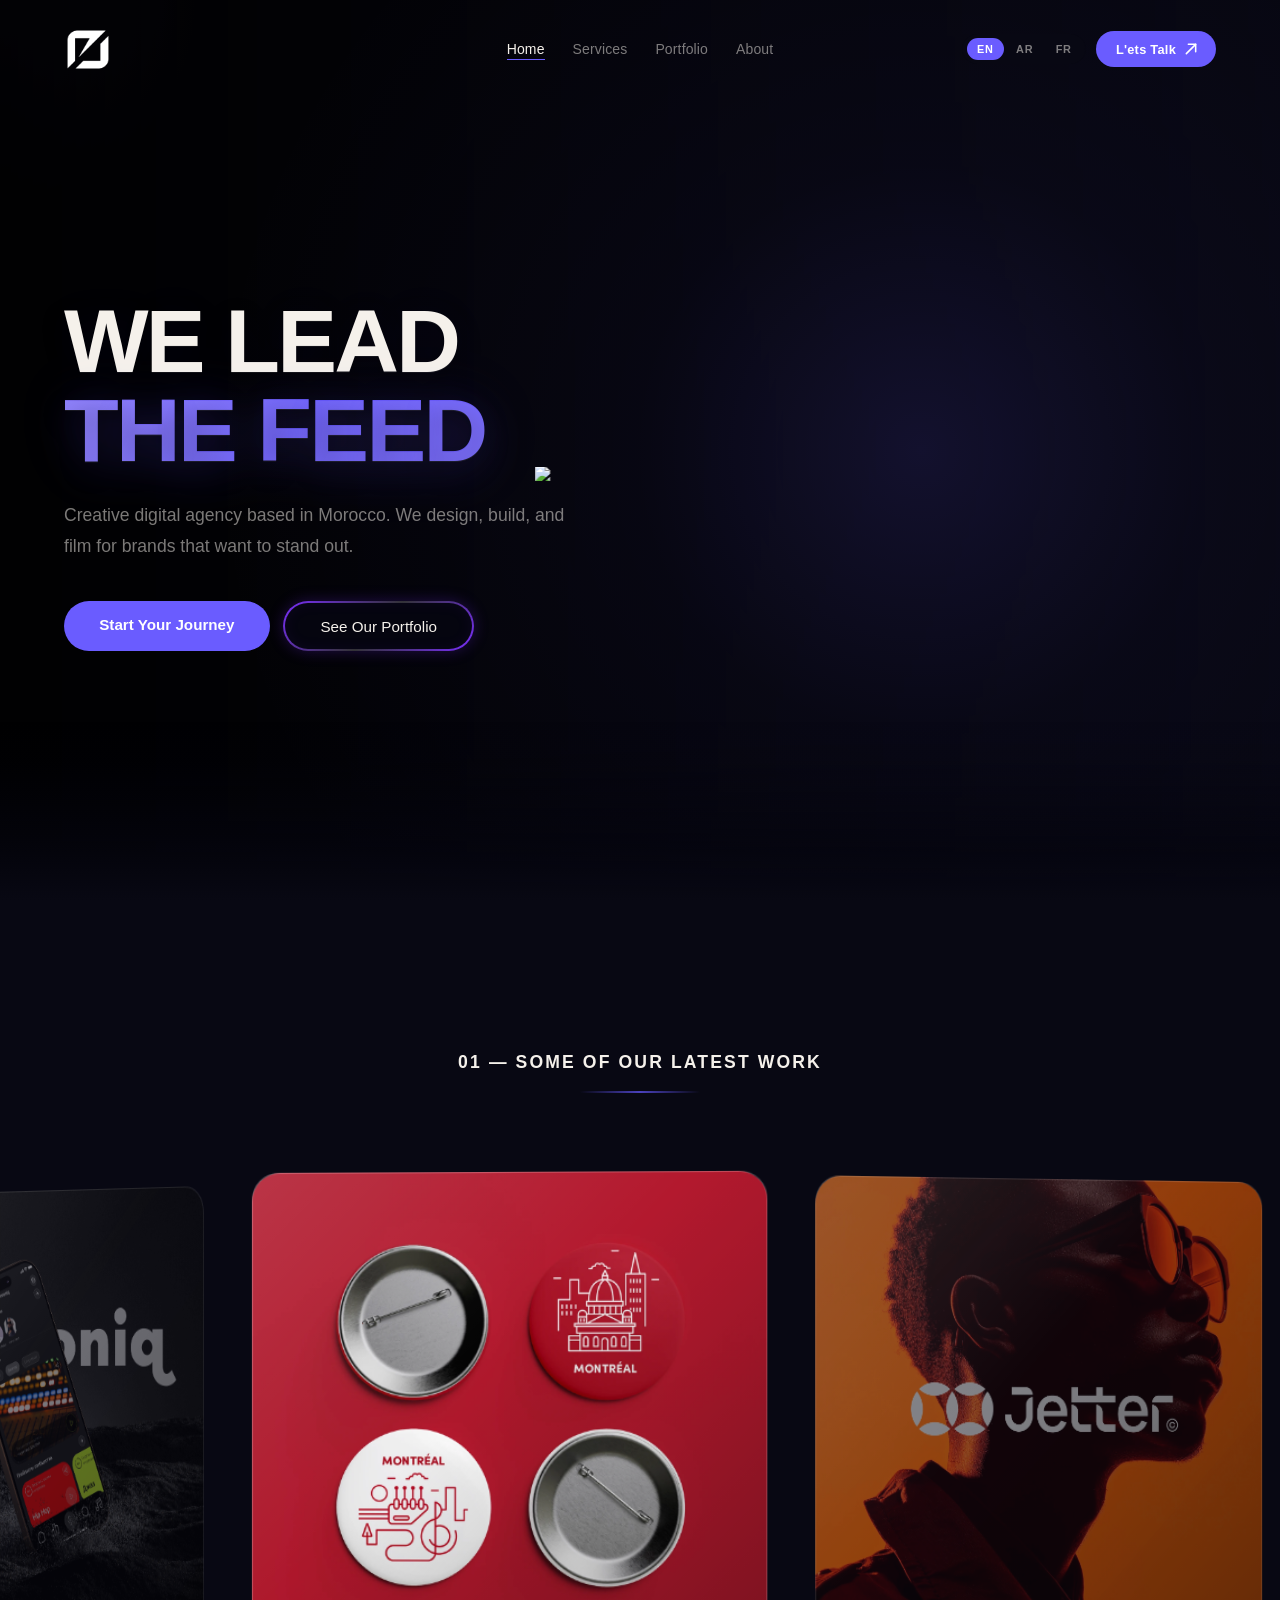
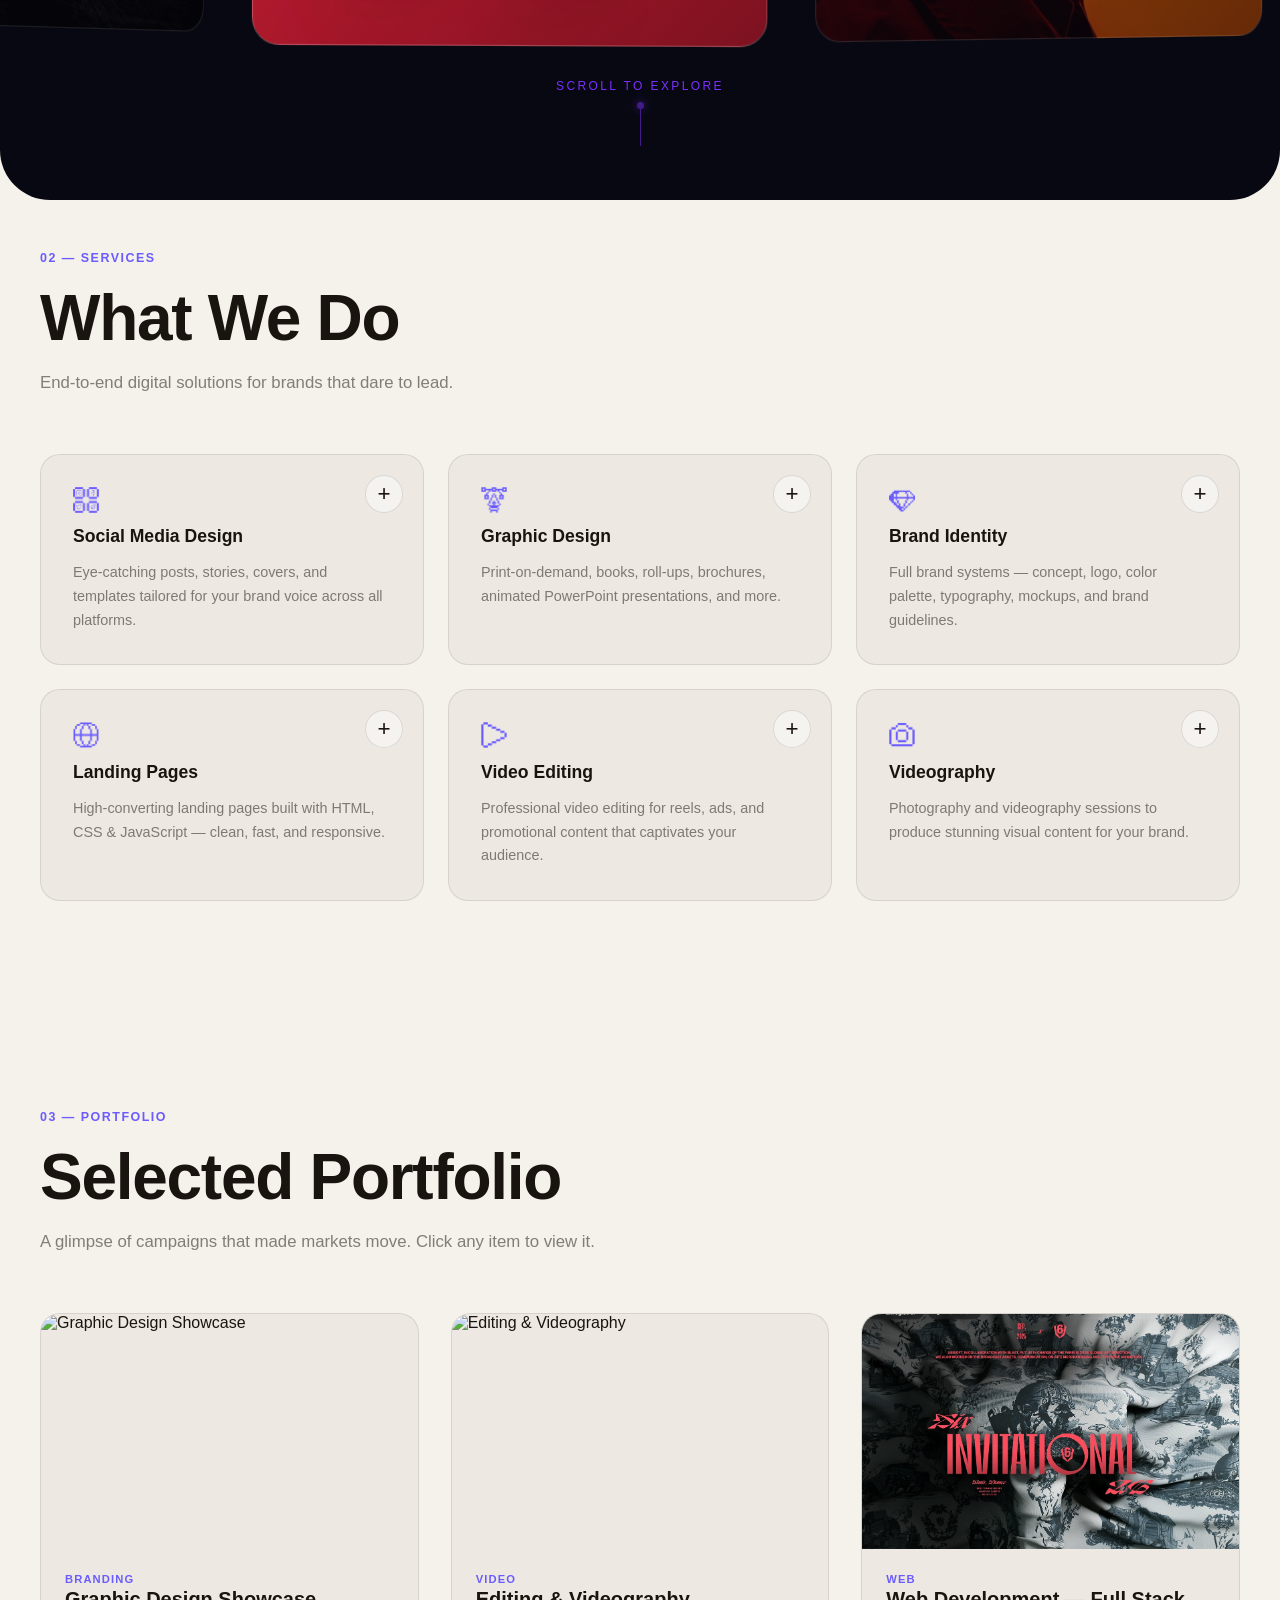
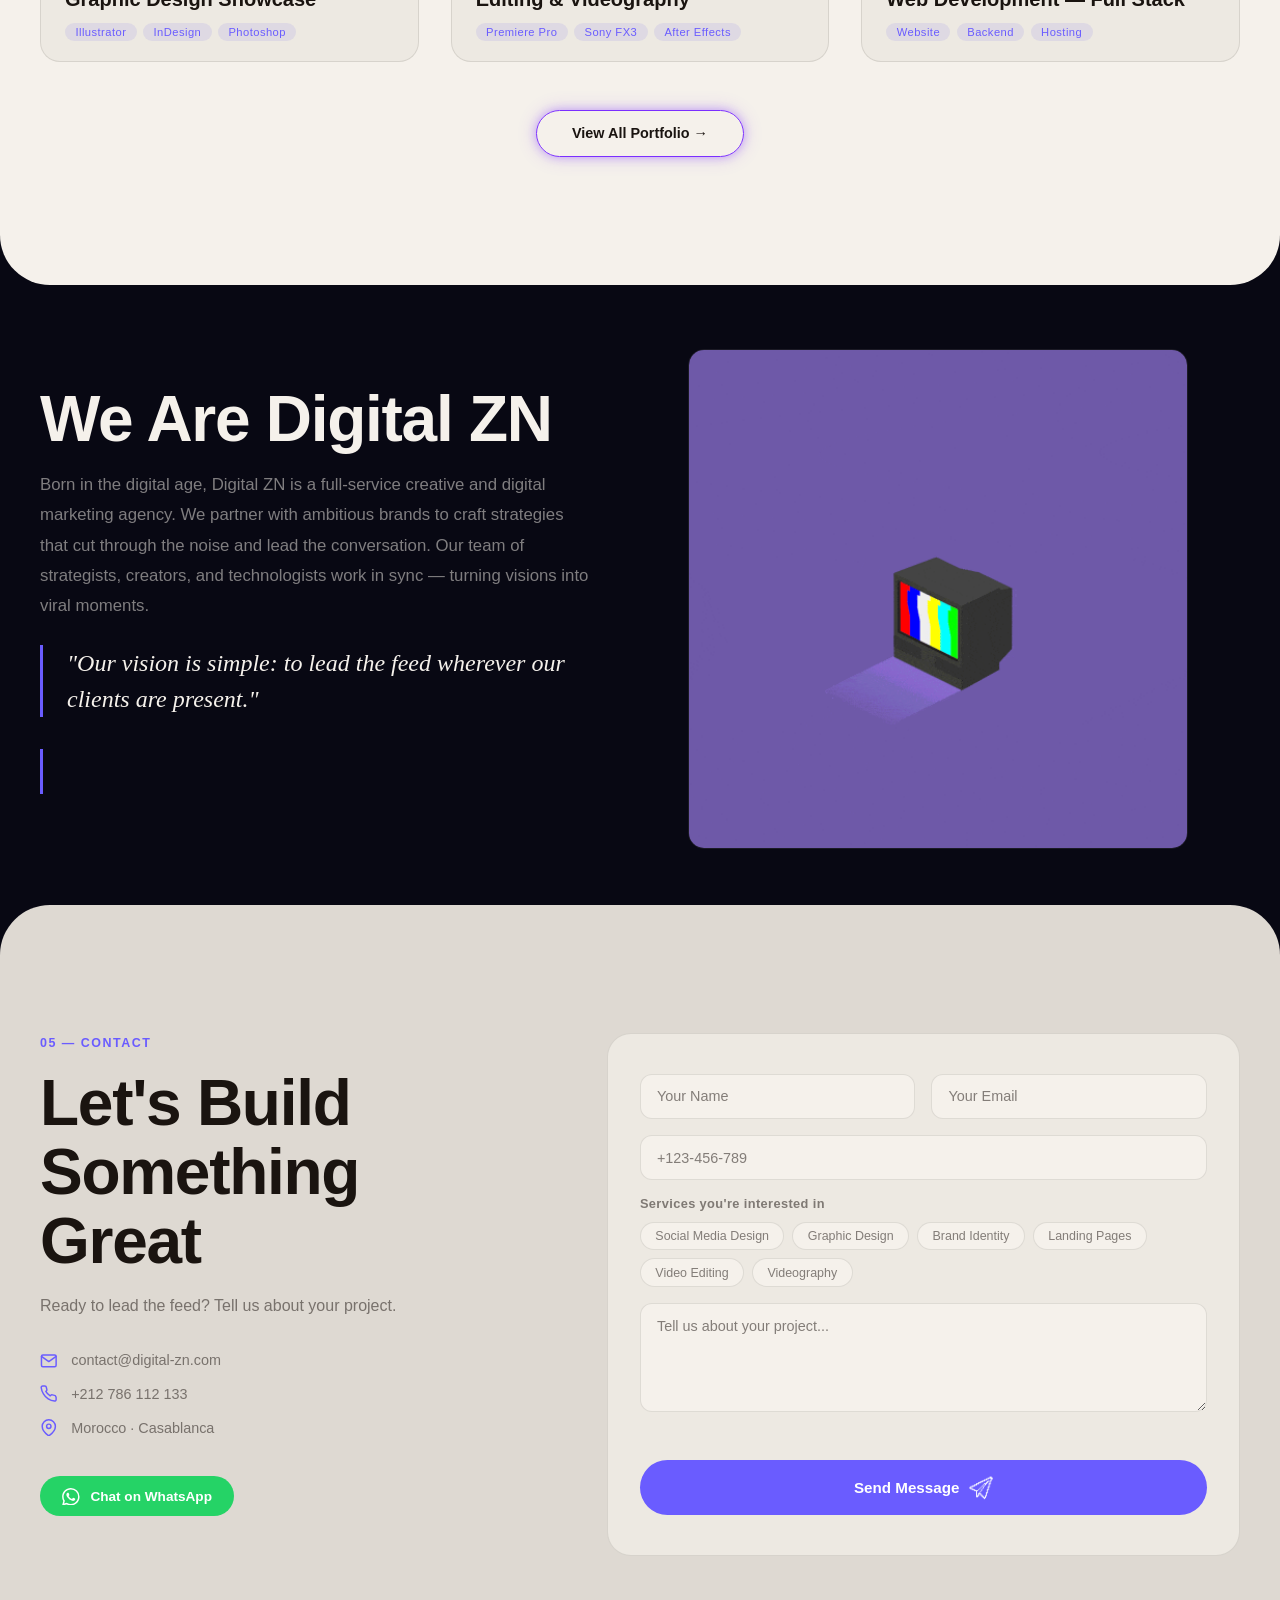
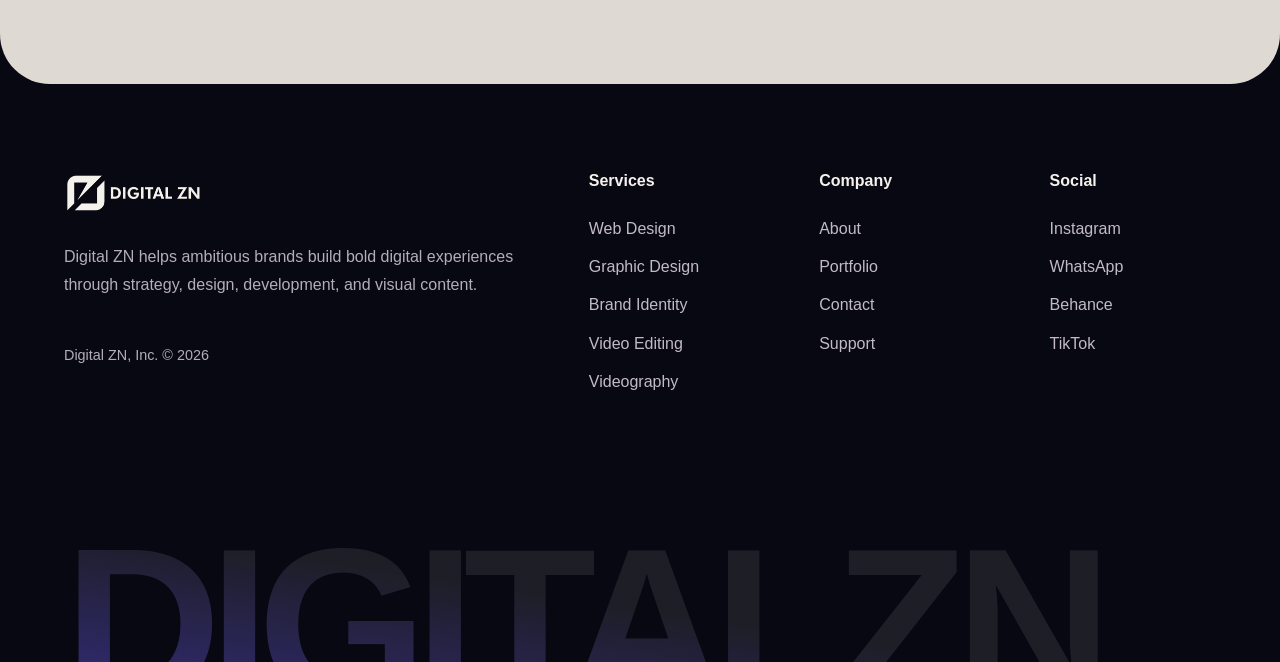
==== commit 6f891e23: "morph images" ====
--- a/index.html
+++ b/index.html
@@ -229,7 +229,7 @@
           data-service="4"
           data-dialog-title-key="srv4_dialog_title"
           data-dialog-desc-key="srv4_dialog_desc"
-          data-dialog-image="assets/icons/web-01.png"
+          data-dialog-image="assets/fffs.jpg"
         >
           <!-- CHANGE MAIN CARD IMAGE HERE -->
           <div class="service-icon">
@@ -248,7 +248,7 @@
           data-service="5"
           data-dialog-title-key="srv5_dialog_title"
           data-dialog-desc-key="srv5_dialog_desc"
-          data-dialog-image="assets/icons/play-01.png"
+          data-dialog-image="assets/giphy.gif"
         >
           <!-- CHANGE MAIN CARD IMAGE HERE -->
           <div class="service-icon">
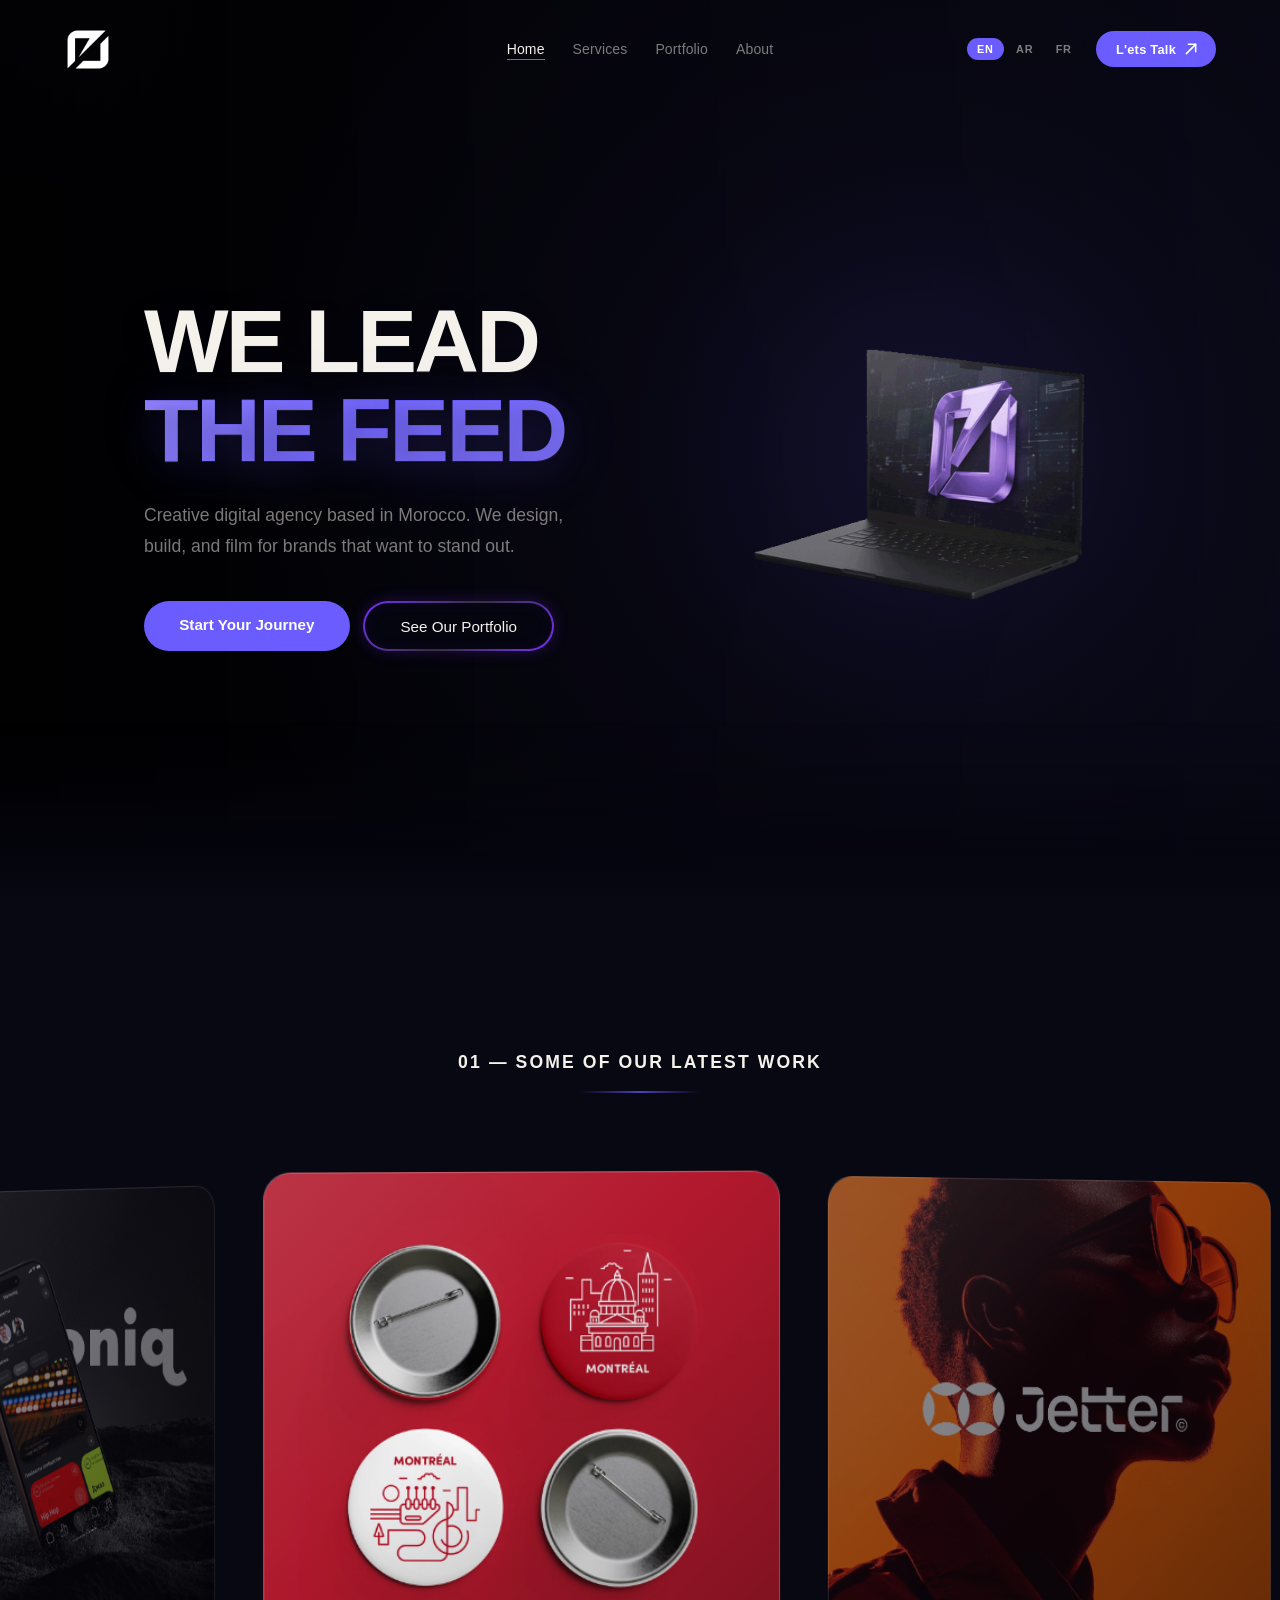
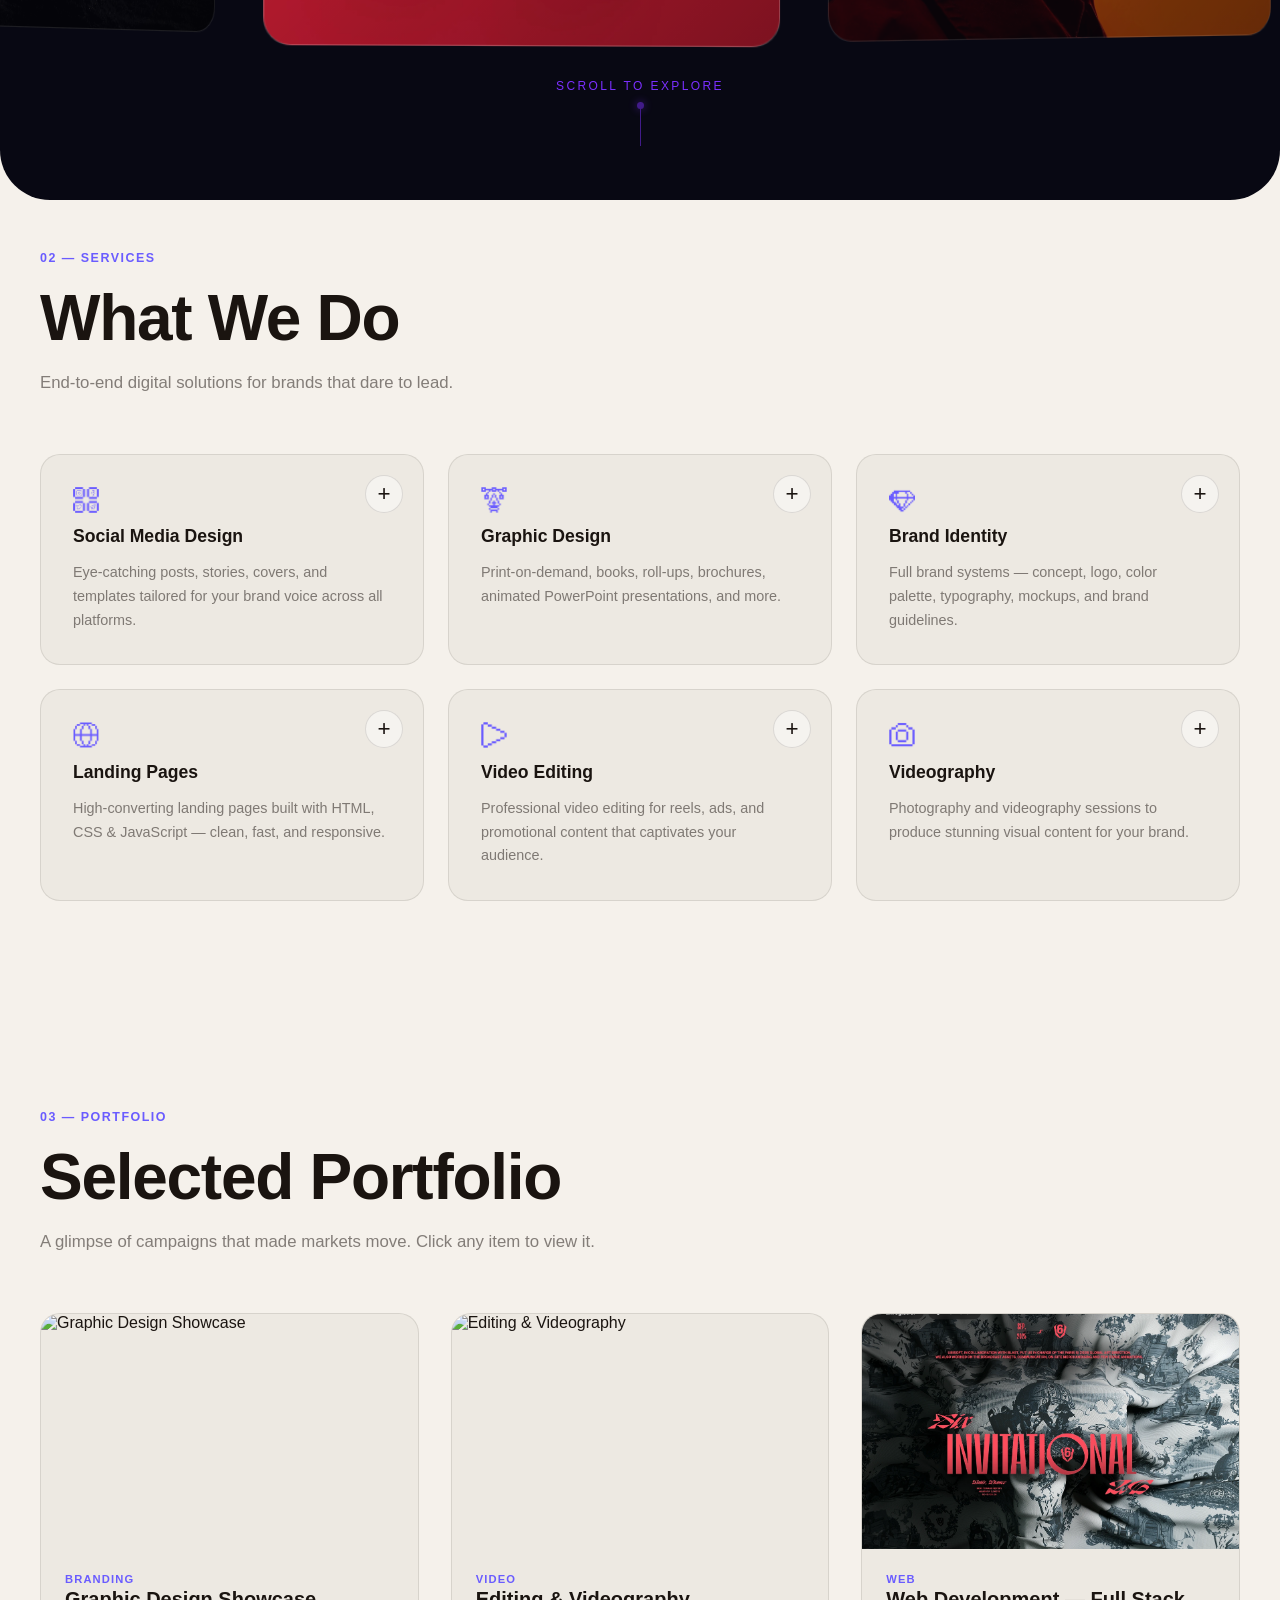
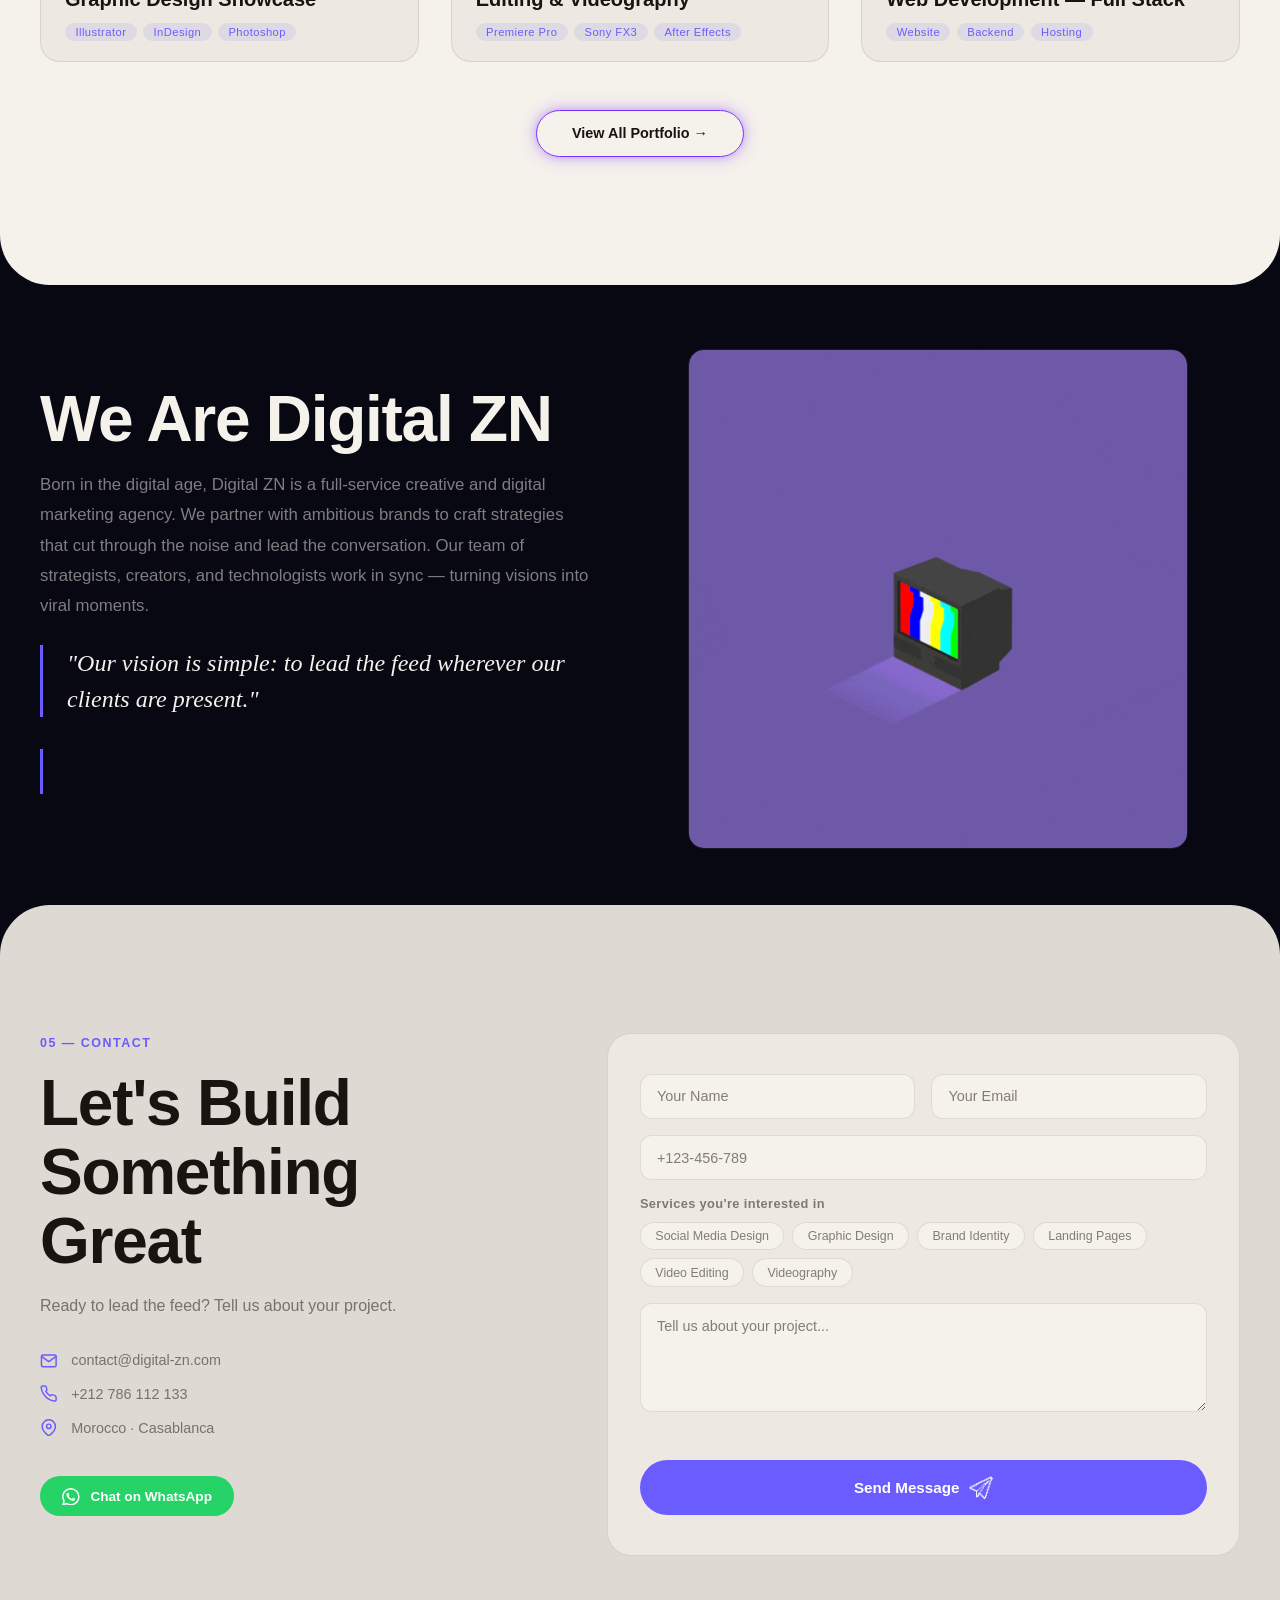
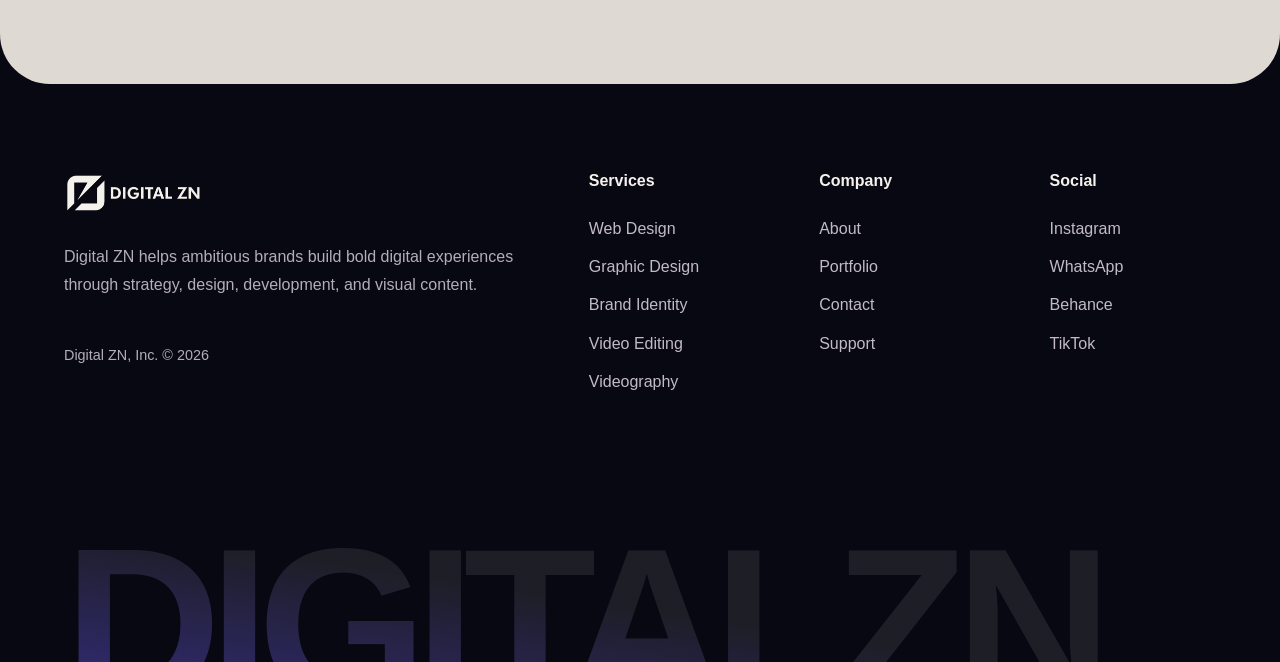
==== commit a7b041ff: "chiahaja" ====
--- a/index.html
+++ b/index.html
@@ -123,7 +123,7 @@
 
         <div class="hero-device-glow"></div>
 
-        <img class="hero-device-video" src="assets/finaaaaal .gif">
+        <img class="hero-device-video" src="assets/finaaaaal.gif">
     </div>
     </div>
 
--- a/style.css
+++ b/style.css
@@ -615,6 +615,7 @@
 .hero-content {
   max-width: 650px;
   text-align: left;
+padding-left:80px;
 }
 
 /* RIGHT SIDE */
@@ -654,12 +655,9 @@
             #6A5CFF 45%,
             #7667FF 100%
         );
-
     -webkit-background-clip: text;
     background-clip: text;
-
     -webkit-text-fill-color: transparent;
-
     filter:
         drop-shadow(0 10px 22px rgba(106,92,255,0.16))
         drop-shadow(0 0 28px rgba(106,92,255,0.10));
@@ -670,9 +668,7 @@
   font-size: 1.1rem;
   color: var(--fg-dark-muted);
   line-height: 1.75;
-
   max-width: 32rem;
-
   margin: 0 0 2.5rem;
 }
 
@@ -686,49 +682,35 @@
 
 .hero-device {
     position: relative;
-
     width: min(780px, 55vw);
-
     transform: translateX(-5vw);
-
     display: flex;
     align-items: center;
     justify-content: center;
-    
 }
 .hero-device-video {
     position: relative;
     z-index: 2;
-
     width: 100%;
     height: auto;
-
     display: block;
     object-fit: contain;
-
     /* Makes black areas merge with the dark hero */
     mix-blend-mode: screen;
         transform:
         translateZ(40px)
         rotateY(-3deg)
         rotateX(1deg);
-
     transform-style: preserve-3d;
 }
-
-
-
 @keyframes heroFloat {
   0%, 100% {
     transform: translateY(0);
   }
-
   50% {
     transform: translateY(-12px);
   }
 }
-
-
 /* ============================================
    HERO — MOBILE
 ============================================ */
@@ -772,24 +754,12 @@
     max-width: 600px;
   }
 }
-
-
-
-
-
-
-
-
-
-
-
 .btn-primary {
   background: var(--purple); color: #fff; border: none; border-radius: 100px;
   padding: 0.9rem 2.2rem; font-family: 'Space Grotesk', sans-serif;
   font-size: 0.95rem; font-weight: 600; transition: background 0.2s, transform 0.2s; display: inline-block;
 }
 .btn-primary:hover { background: var(--purple-light); transform: translateY(-2px); }
-
 .btn-ghost {
   color: var(--fg-dark);
   border: 2px solid transparent; border-radius: 50px;
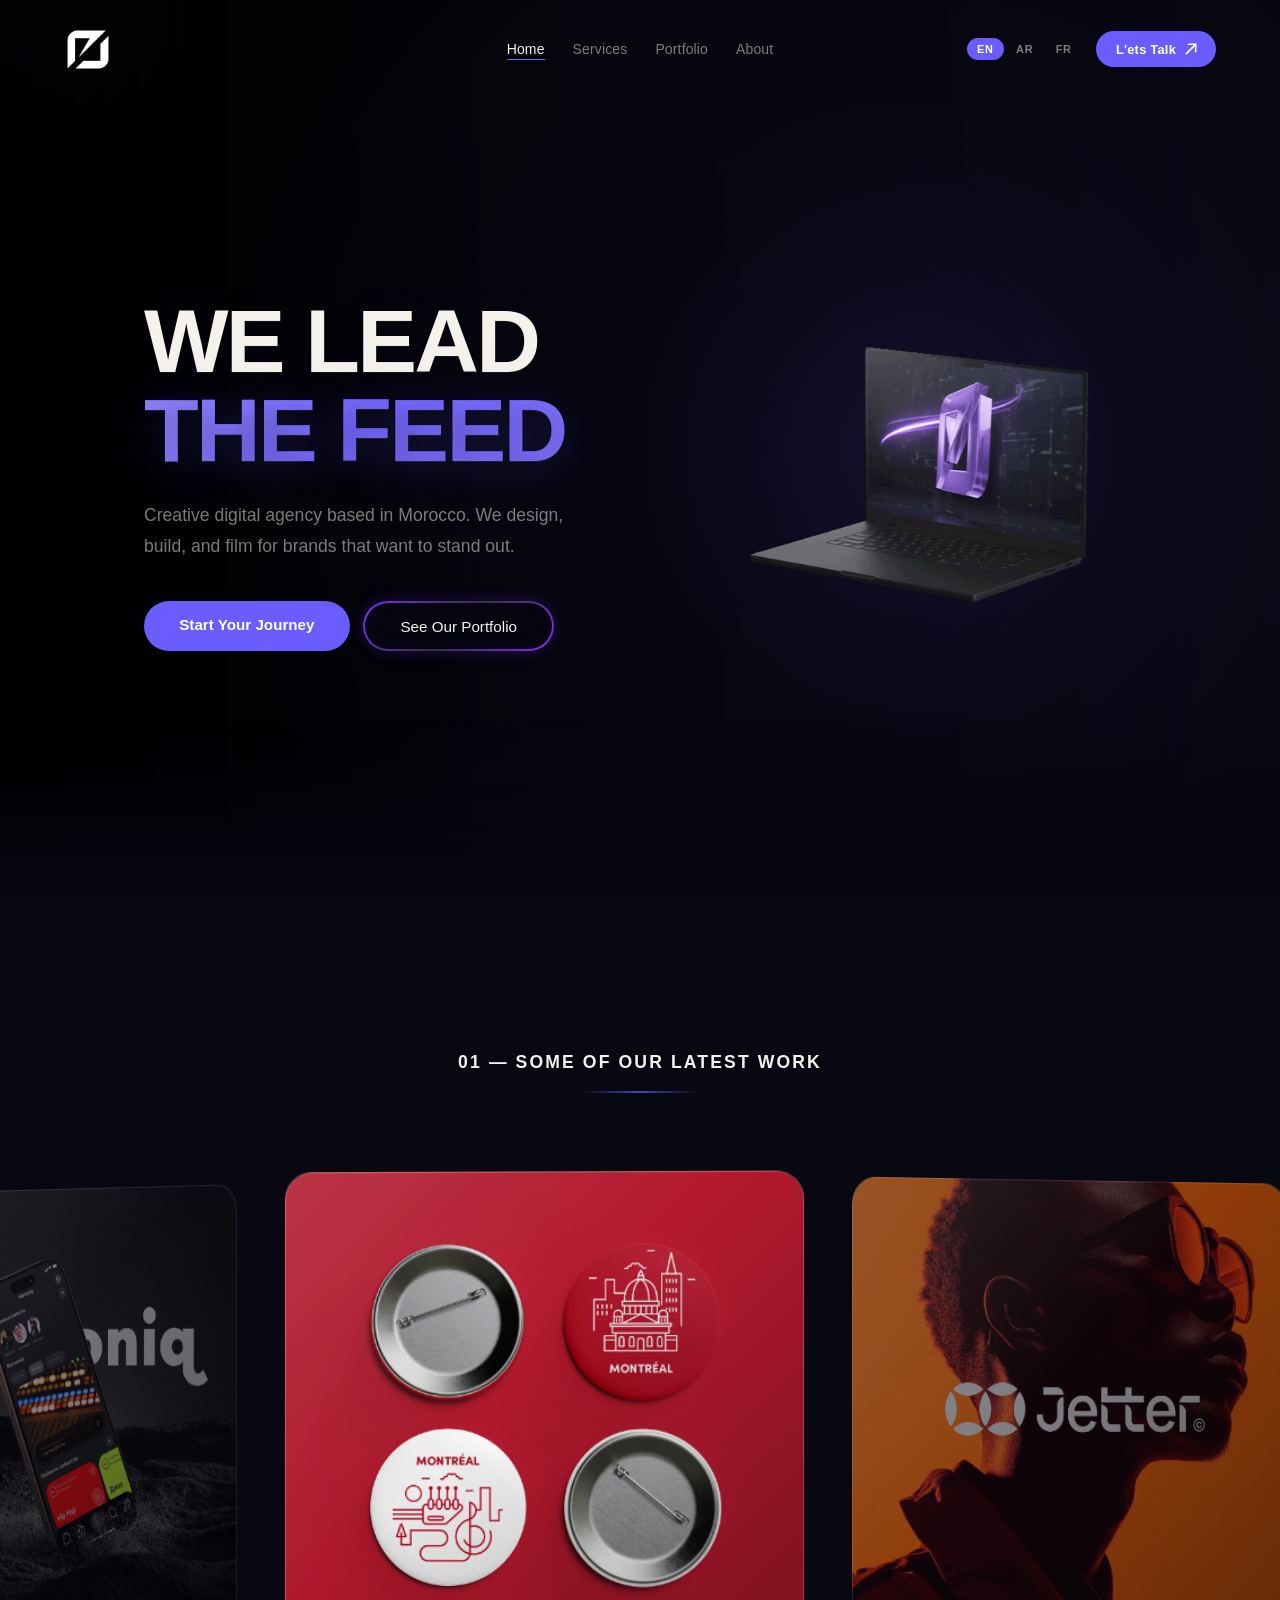
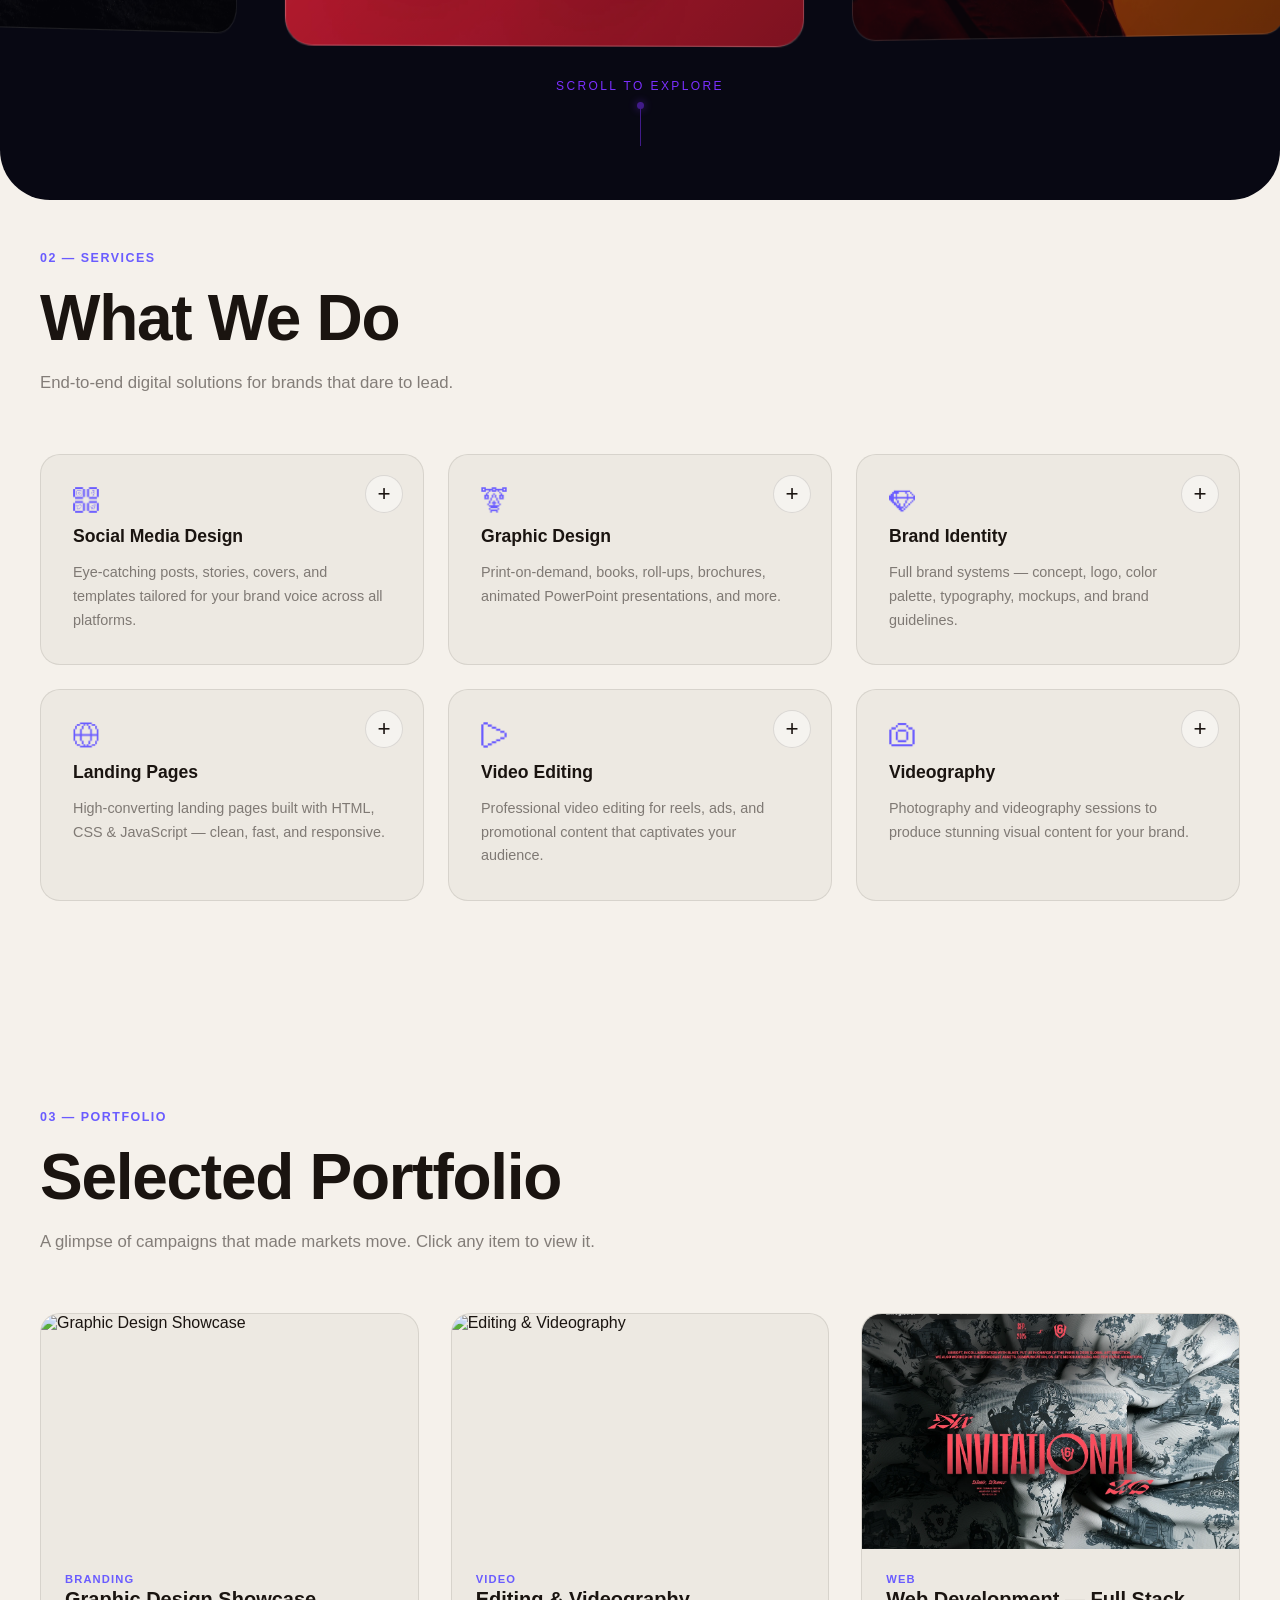
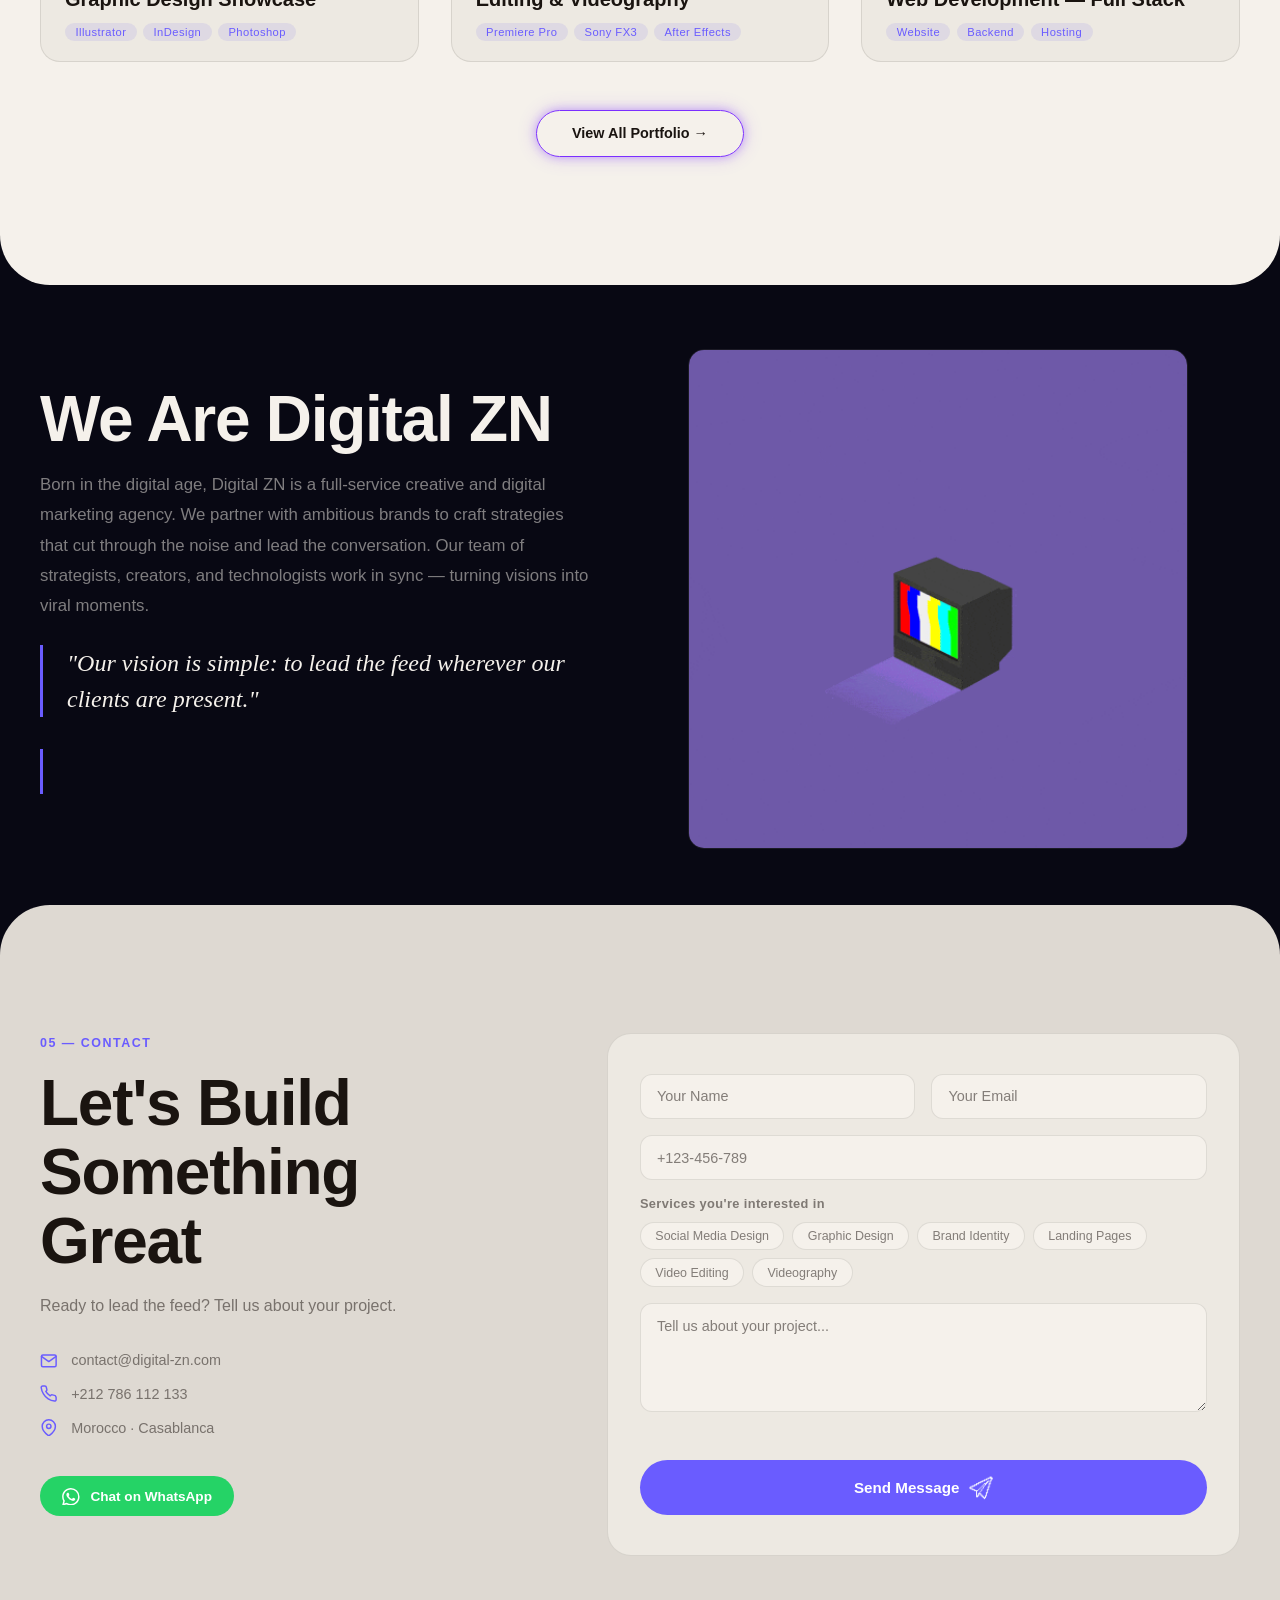
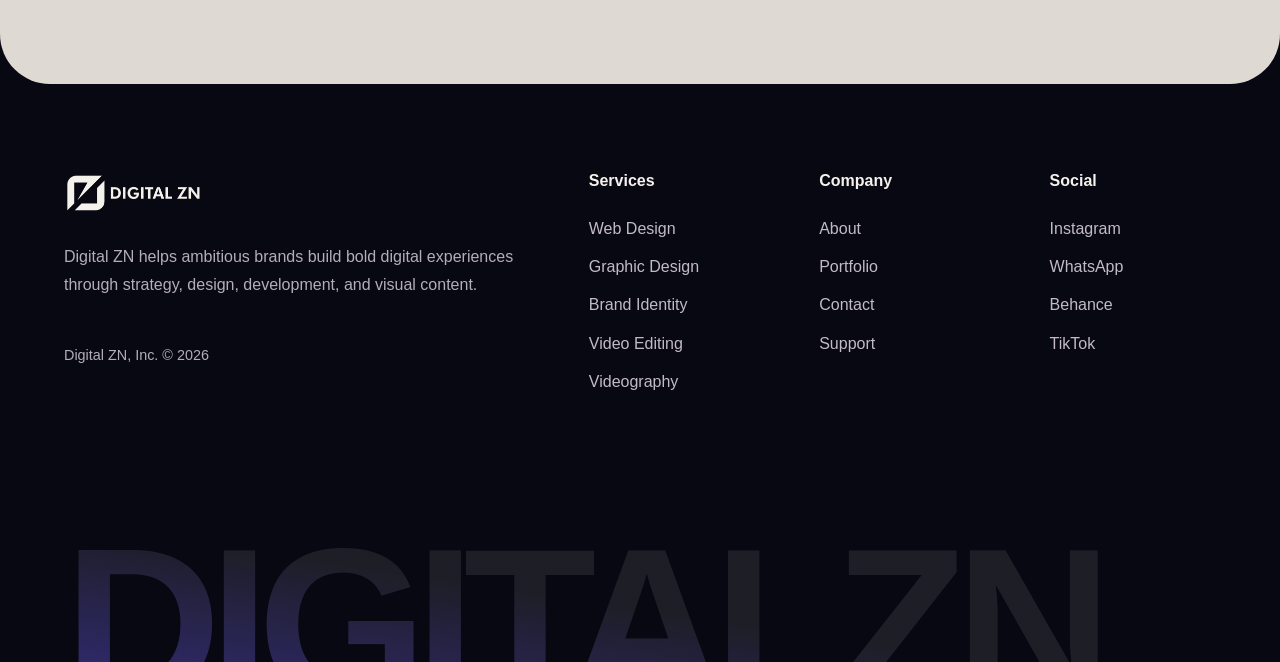
==== commit 8d247340: "cards" ====
--- a/index.html
+++ b/index.html
@@ -153,20 +153,12 @@
       </div>
       <div class="services-grid">
 
-        <!-- =========================================================
-             SERVICE 01
-             CHANGE THE MAIN CARD IMAGE: the <img src="..."> below
-             CHANGE THE EXPANDED DIALOG IMAGE: data-dialog-image="..."
-             CHANGE THE CARD TITLE: the data-i18n key (srv1_name)
-             CHANGE THE EXPANDED TITLE/DESCRIPTION: the dialog keys
-             srv1_dialog_title / srv1_dialog_desc in main.js
-        ========================================================== -->
         <div
           class="service-card reveal-up"
           data-service="1"
           data-dialog-title-key="srv1_dialog_title"
           data-dialog-desc-key="srv1_dialog_desc"
-          data-dialog-image="assets/icons/socual.png"
+          data-dialog-image="assets/service content/gif (1).gif"
         >
           <!-- MAIN CARD IMAGE -->
           <div class="service-icon">
@@ -191,7 +183,7 @@
           data-service="2"
           data-dialog-title-key="srv2_dialog_title"
           data-dialog-desc-key="srv2_dialog_desc"
-          data-dialog-image="assets/icons/graphic-01.png"
+          data-dialog-image="assets/service content/gif.gif"
         >
           <!-- CHANGE MAIN CARD IMAGE HERE -->
           <div class="service-icon">
@@ -248,7 +240,7 @@
           data-service="5"
           data-dialog-title-key="srv5_dialog_title"
           data-dialog-desc-key="srv5_dialog_desc"
-          data-dialog-image="assets/giphy.gif"
+          data-dialog-image="assets/service content/giphy.gif"
         >
           <!-- CHANGE MAIN CARD IMAGE HERE -->
           <div class="service-icon">
@@ -267,7 +259,7 @@
           data-service="6"
           data-dialog-title-key="srv6_dialog_title"
           data-dialog-desc-key="srv6_dialog_desc"
-          data-dialog-image="assets/icons/Untitled-1-01.png"
+          data-dialog-image="assets/service content/GIF by Porta Dos Fundos.gif"
         >
           <!-- CHANGE MAIN CARD IMAGE HERE -->
           <div class="service-icon">
--- a/style.css
+++ b/style.css
@@ -1,5 +1,5 @@
 /* ============================================
-   CSS CUSTOM PROPERTIES — THEME TOKENS
+   CSS CUSTOM PROPERTIES — THEME TOKENS -- salam
 ============================================ */
 :root {
   --dark-bg:        #0e0d1a;
@@ -62,7 +62,6 @@
 }
 
 
-/* RTL support */
 [dir="rtl"] .nav-inner,
 [dir="rtl"] .nav-links,
 [dir="rtl"] .nav-controls { direction: rtl; }
@@ -146,17 +145,14 @@
 }
 
 .nav-inner {
-  position: relative; z-index: 1;   /* sits above ::before, never masked */
+  position: relative; z-index: 1;   
   max-width: 1300px; margin: auto;
   display: grid;
   grid-template-columns: 1fr auto 1fr;
   align-items: center;
   gap: 20px;
 }
-/* Explicit column placement: without this, hiding .nav-links below 900px
-   (display:none) removes it from the grid item list, so auto-placement
-   shoves .nav-controls into the empty middle track instead of the right
-   one — the controls drift toward center instead of staying flush right. */
+
 .nav-logo    { grid-column: 1; }
 .nav-links   { grid-column: 2; }
 .nav-controls{ grid-column: 3; }
@@ -284,25 +280,21 @@
 .hamburger.open span:nth-child(2) { opacity: 0; }
 .hamburger.open span:nth-child(3) { transform: translateY(-7px) rotate(-45deg); }
 
-/* Grid 0fr → 1fr trick instead of max-height: iOS Safari is known to
-   silently fail to repaint max-height transitions on flex containers,
-   which is why the menu wasn't appearing on phones. Grid row sizing
-   doesn't have that bug and animates reliably everywhere. */
+
 .mobile-menu {
   display: grid;
   grid-template-rows: 0fr;
   transition: grid-template-rows 0.4s ease, border-color 0.4s, background 0.4s;
-  background: transparent;   /* only painted when open — a closed 0fr row can still
-                                 leave a sub-pixel sliver, and a transparent one is invisible */
+  background: transparent; 
   border-top: 1px solid transparent;
 }
 .mobile-menu.open {
   grid-template-rows: 1fr;
   background: var(--dark-bg);
-  border-top-color: var(--dark-border); /* only shows when opened */
+  border-top-color: var(--dark-border);
 }
 .mobile-menu-inner {
-  overflow: hidden;          /* required for the grid-rows trick to clip content */
+  overflow: hidden;     
   display: flex; flex-direction: column;
   min-height: 0;
 }
@@ -400,28 +392,9 @@
   cursor: grab;
   touch-action: pan-y;
 }
-/* The 500px wrapper above is sized for desktop/tablet's much larger cards.
-   On mobile the card is only min(62vw,250px) wide (~227px tall at 11:10),
-   so the fixed 500px box left huge dead space above/below it — read as a
-   big gap under the "01 — Some of our latest work" label and cards that
-   looked tiny. Shrinking the wrapper to track the card's own height lets
-   .section-showcase's existing justify-content:center actually center the
-   label+carousel+hint block in the viewport instead of stranding it under
-   a mostly-empty box. */
 @media (max-width: 767px) {
   .carousel-wrapper { height: min(68vw, 280px); }
 }
-/* iOS Safari's compositor corrupts colors when too many large,
-   overlapping preserve-3d layers sit under a very high perspective —
-   that's the red/purple banding you saw. Dropping perspective on small
-   screens, in proportion to the smaller carousel radius used there
-   (see getCarouselRadius in script.js), keeps the same visual tilt at a
-   scale iOS composites correctly. (Was mistakenly "500cm" ≈ 18,898px —
-   flatter than the 7000px desktop value, not sharper — which collapsed
-   the whole fan-out into a near-flat stack.)
-   Breakpoint is 899px, not 767px, to match getCarouselRadius()'s own
-   `width < 900` tier — below that the JS radius drops to 390px and the
-   desktop's 7000px perspective is too flat for it. */
 @media (max-width: 899px) {
   .carousel-wrapper { perspective: 2600px; }
 }
@@ -442,35 +415,18 @@
   aspect-ratio: 11 / 10;
   transform-style: preserve-3d;
   transform-origin: center center;
-  backface-visibility: hidden;      /* stops iOS from compositing hidden backfaces */
+  backface-visibility: hidden;      
   -webkit-backface-visibility: hidden;
   transition:
     transform 0.7s cubic-bezier(0.22, 1, 0.36, 1),
     opacity 0.5s ease;
 }
-/* Card width is kept at ~1.85x smaller than getCarouselRadius()'s current
-   tier — the same radius:card-width ratio the desktop layout uses (850px
-   radius / 460px card, "else" tier below) — so side cards clear the front
-   card by the same proportion at every breakpoint instead of overlapping
-   it. Tiers mirror getCarouselRadius() exactly: <768px (min(115.2vw,464px)
-   radius), 768-899px (fixed 390px radius), >=900px (fixed 850px radius,
-   the unmodified 460px default below). Previously this was a flat 460px
-   on every screen below 1024px — wider than the phone itself on mobile,
-   and disproportionately wide next to the small tablet-tier radius. Mobile
-   tier widened from <520 to <768 (and card size raised from min(42vw,178px))
-   so cards fill more of the screen on phones, matching the 767px mobile
-   breakpoint used elsewhere on the site — tablet's own 768-899 tier is
-   unchanged. */
 @media (max-width: 767px) {
   .card-wrapper { width: min(62vw, 250px); }
 }
 @media (min-width: 768px) and (max-width: 899px) {
   .card-wrapper { width: 211px; }
 }
-/* Always fills the wrapper above instead of its own breakpoints, which
-   used to fall out of step with .card-wrapper's width (e.g. a 340px inner
-   image sitting inside a 460px tablet wrapper, left-aligned with an empty
-   gutter down one side). */
 .card-inner {
   width: 100%;
   height: 100%;
@@ -532,10 +488,6 @@
 }
 
 /* ============================================
-   HERO SECTION
-============================================ */
-
-/* ============================================
    HERO — SPLIT LAYOUT
 ============================================ */
 
@@ -550,7 +502,7 @@
   justify-content: center;
 }
 
-/* Background video */
+
 .hero-bg-video {
   position: absolute;
   inset: 0;
@@ -562,7 +514,7 @@
   pointer-events: none;
 }
 
-/* Dark overlay ONLY */
+
 .hero-overlay {
   position: absolute;
   inset: 0;
@@ -585,7 +537,6 @@
   pointer-events: none;
 }
 
-/* Main 2-column container */
 .hero-inner {
   position: relative;
   z-index: 2;
@@ -604,7 +555,7 @@
   text-align: left;
 }
 
-/* LEFT SIDE */
+
 .left-side {
   width: 100%;
   display: flex;
@@ -618,7 +569,7 @@
 padding-left:80px;
 }
 
-/* RIGHT SIDE */
+
 .right-side {
   width: 100%;
   min-height: 500px;
@@ -630,7 +581,7 @@
   position: relative;
 }
 
-/* Title */
+
 .hero-title {
   font-size: clamp(3.5rem, 7vw, 7rem);
   font-weight: 750;
@@ -663,7 +614,7 @@
         drop-shadow(0 0 28px rgba(106,92,255,0.10));
 }
 
-/* Description */
+
 .hero-sub {
   font-size: 1.1rem;
   color: var(--fg-dark-muted);
@@ -672,7 +623,7 @@
   margin: 0 0 2.5rem;
 }
 
-/* Buttons */
+
 .hero-cta {
   display: flex;
   gap: 0.85rem;
@@ -695,7 +646,6 @@
     height: auto;
     display: block;
     object-fit: contain;
-    /* Makes black areas merge with the dark hero */
     mix-blend-mode: screen;
         transform:
         translateZ(40px)
@@ -848,6 +798,8 @@
   border-radius: 1.25rem; padding: 2rem;
   transition: background 0.25s, border-color 0.25s, transform 0.25s, box-shadow 0.25s;
   display: flex; flex-direction: column; gap: 0.85rem;
+
+  cursor: pointer;
 }
 [data-theme="light"] .service-card { background: var(--cream-2); border-color: rgba(20,18,27,0.08); }
 .service-card:hover {
@@ -880,7 +832,6 @@
     border-color 0.35s ease;
 }
 
-/* subtle moving glow inside card */
 .service-card::before {
   content: "";
   position: absolute;
@@ -901,13 +852,13 @@
   transform: scale(1);
 }
 
-/* keep content above glow */
+
 .service-card > * {
   position: relative;
   z-index: 2;
 }
 
-/* plus button */
+
 
 .service-expand {
   position: absolute;
@@ -1029,7 +980,6 @@
 }
 
 
-/* animated purple glow */
 
 .service-dialog-container::before {
   content: "";
@@ -1111,12 +1061,10 @@
     background 0.3s ease;
 }
 
-/* IMAGE */
 
 .service-dialog-image {
   width: 100%;
   height: 360px;
-
   overflow: hidden;
 
   background: #ddd;
@@ -1126,9 +1074,6 @@
 .service-dialog-image img {
   width: 100%;
   height: 100%;
-
-  /* For large service artwork/photos use cover.
-     For an icon/logo, change to object-fit: contain. */
   object-fit: cover;
 
   display: block;
@@ -1158,7 +1103,6 @@
 
   border-radius: 18px;
 
-  background: rgba(106, 92, 255, 0.08);
 }
 
 .service-dialog-icon img {
@@ -1187,7 +1131,7 @@
   margin: 0 0 0.8rem;
 
   font-size: clamp(2rem, 5vw, 3rem);
-
+  color: #1A1410;
   line-height: 1.05;
 }
 
@@ -1227,7 +1171,6 @@
 }
 
 
-/* prevent page scrolling while dialog is open */
 
 body.service-dialog-open {
   overflow: hidden;
@@ -1292,7 +1235,6 @@
   }
 }
 
-/* accessibility */
 
 @media (prefers-reduced-motion: reduce) {
 
@@ -1430,9 +1372,6 @@
   -webkit-backface-visibility: hidden;
   filter: blur(3px);
 
-  /* 15s total = 2.5s per item.
-     The visible phase ends before the next item begins,
-     so two blurred words never sit on top of each other. */
   animation: aboutLoop 9s cubic-bezier(0.99, 1, 0.99, 1) infinite;
   will-change: transform, opacity, filter;
 }
@@ -1456,7 +1395,7 @@
 .about-loop-item:nth-child(6) { animation-delay: -7.5s; }
 
 @keyframes aboutLoop {
-  /* enter */
+  
   0% {
     opacity: 0;
     transform: translateY(14px) rotateX(-55deg);
@@ -1469,7 +1408,7 @@
     filter: blur(0);
   }
 
-  /* hold */
+
   5%,
   12% {
     opacity: 1;
@@ -1477,7 +1416,7 @@
     filter: blur(0);
   }
 
-  /* exit — finishes before the next item starts */
+ 
   20% {
     opacity: 0;
     transform: translateY(-14px) rotateX(55deg);
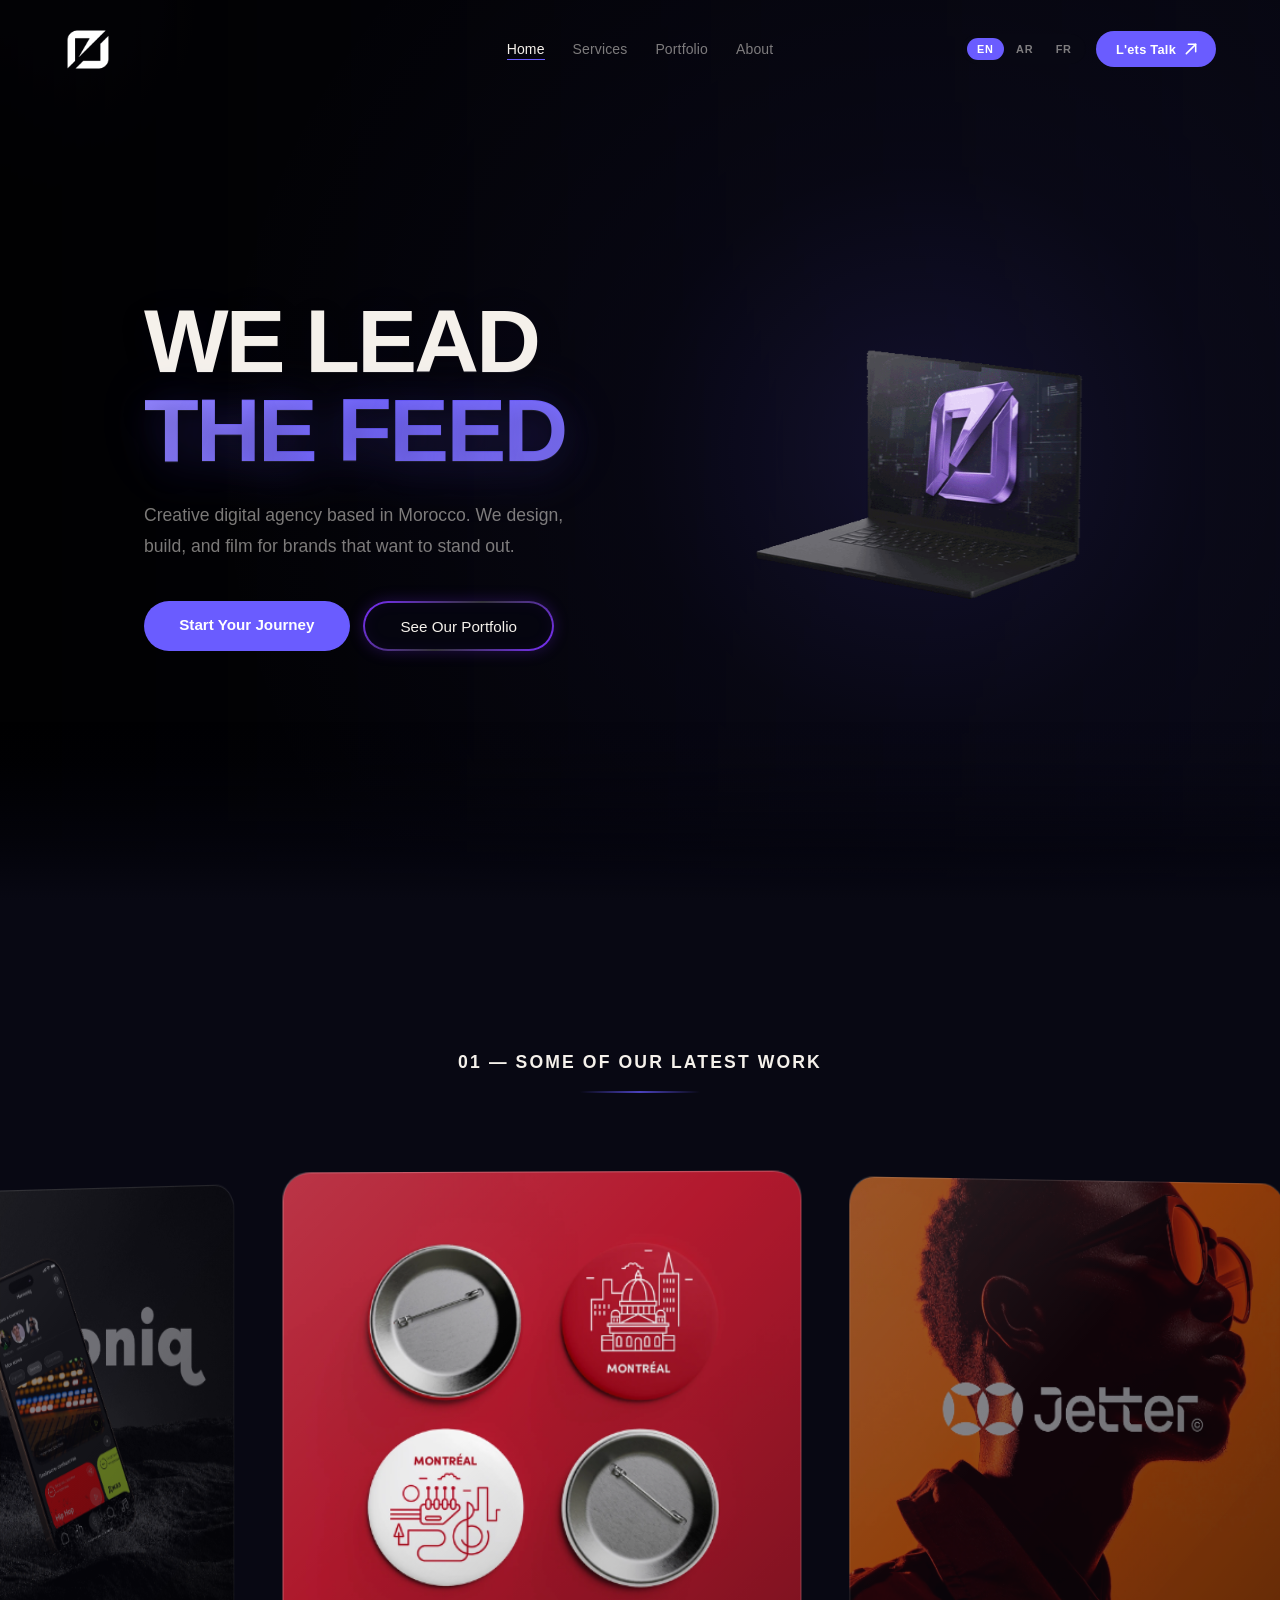
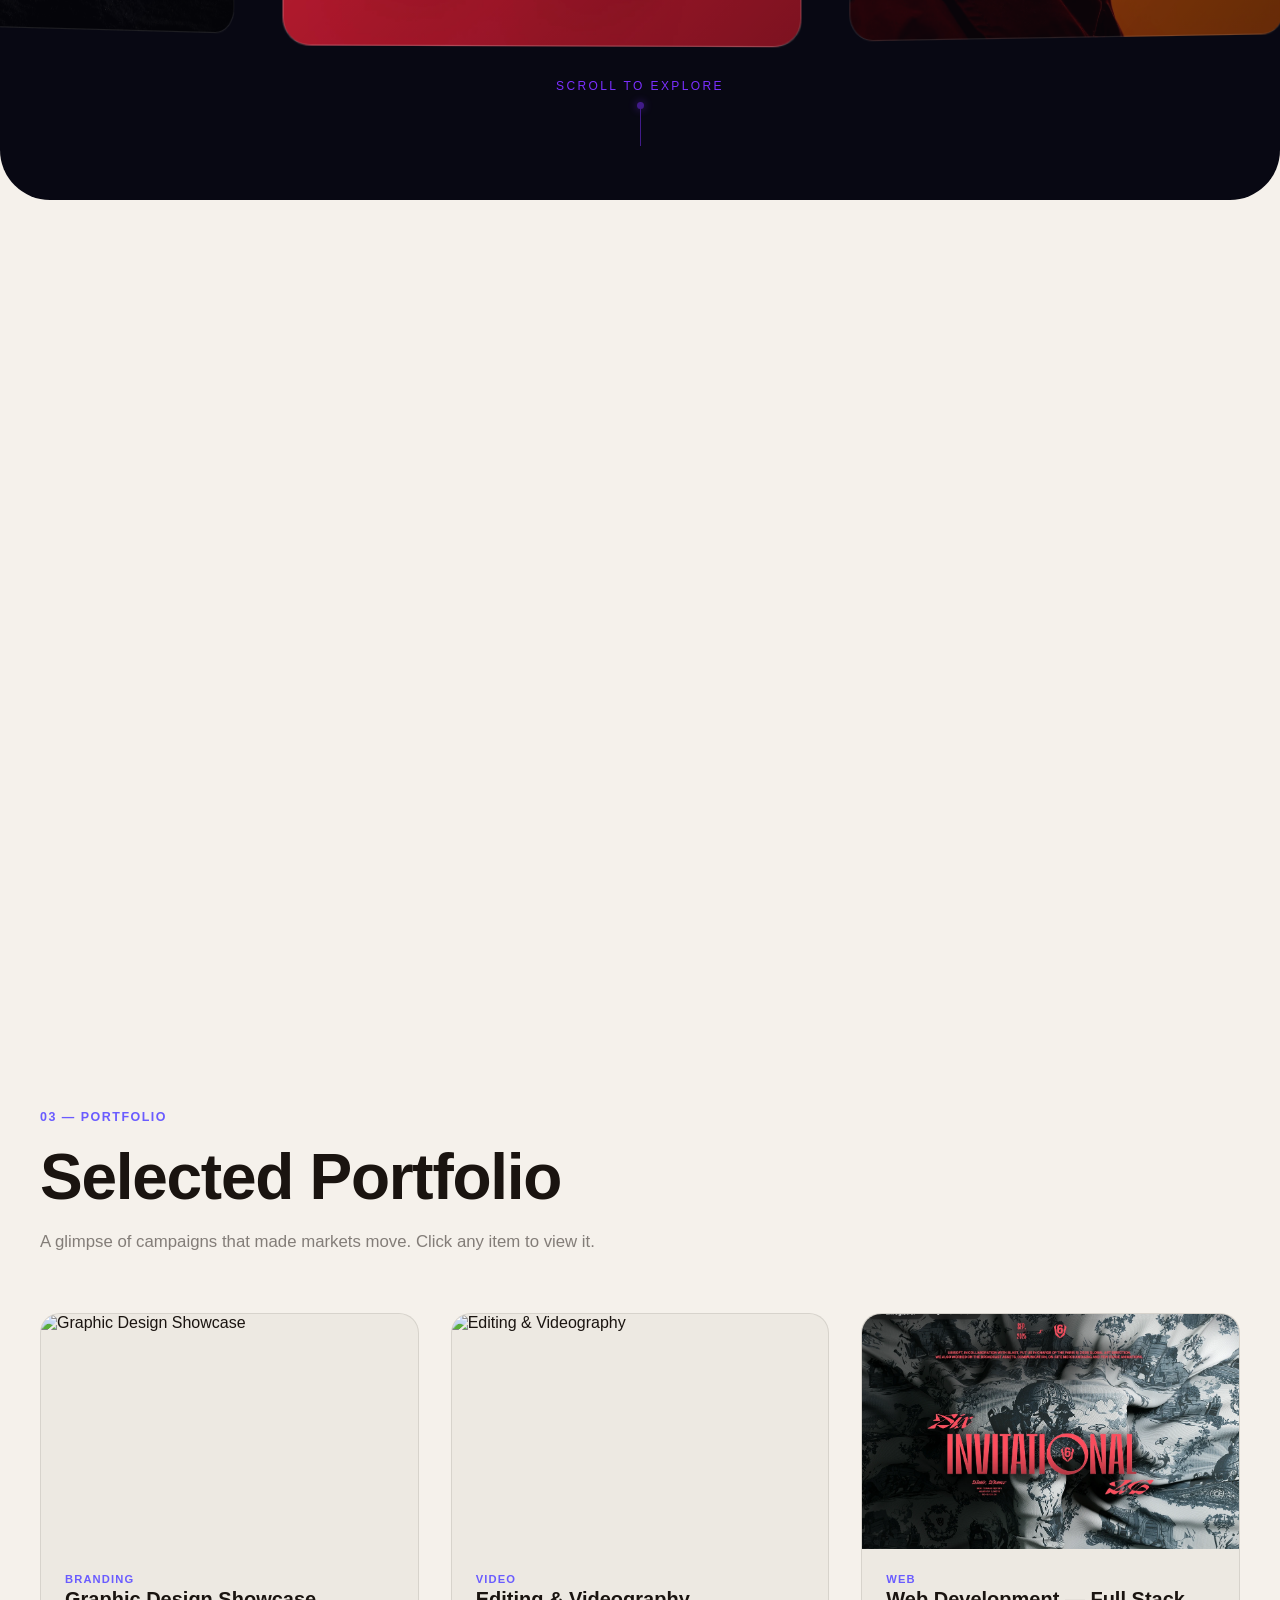
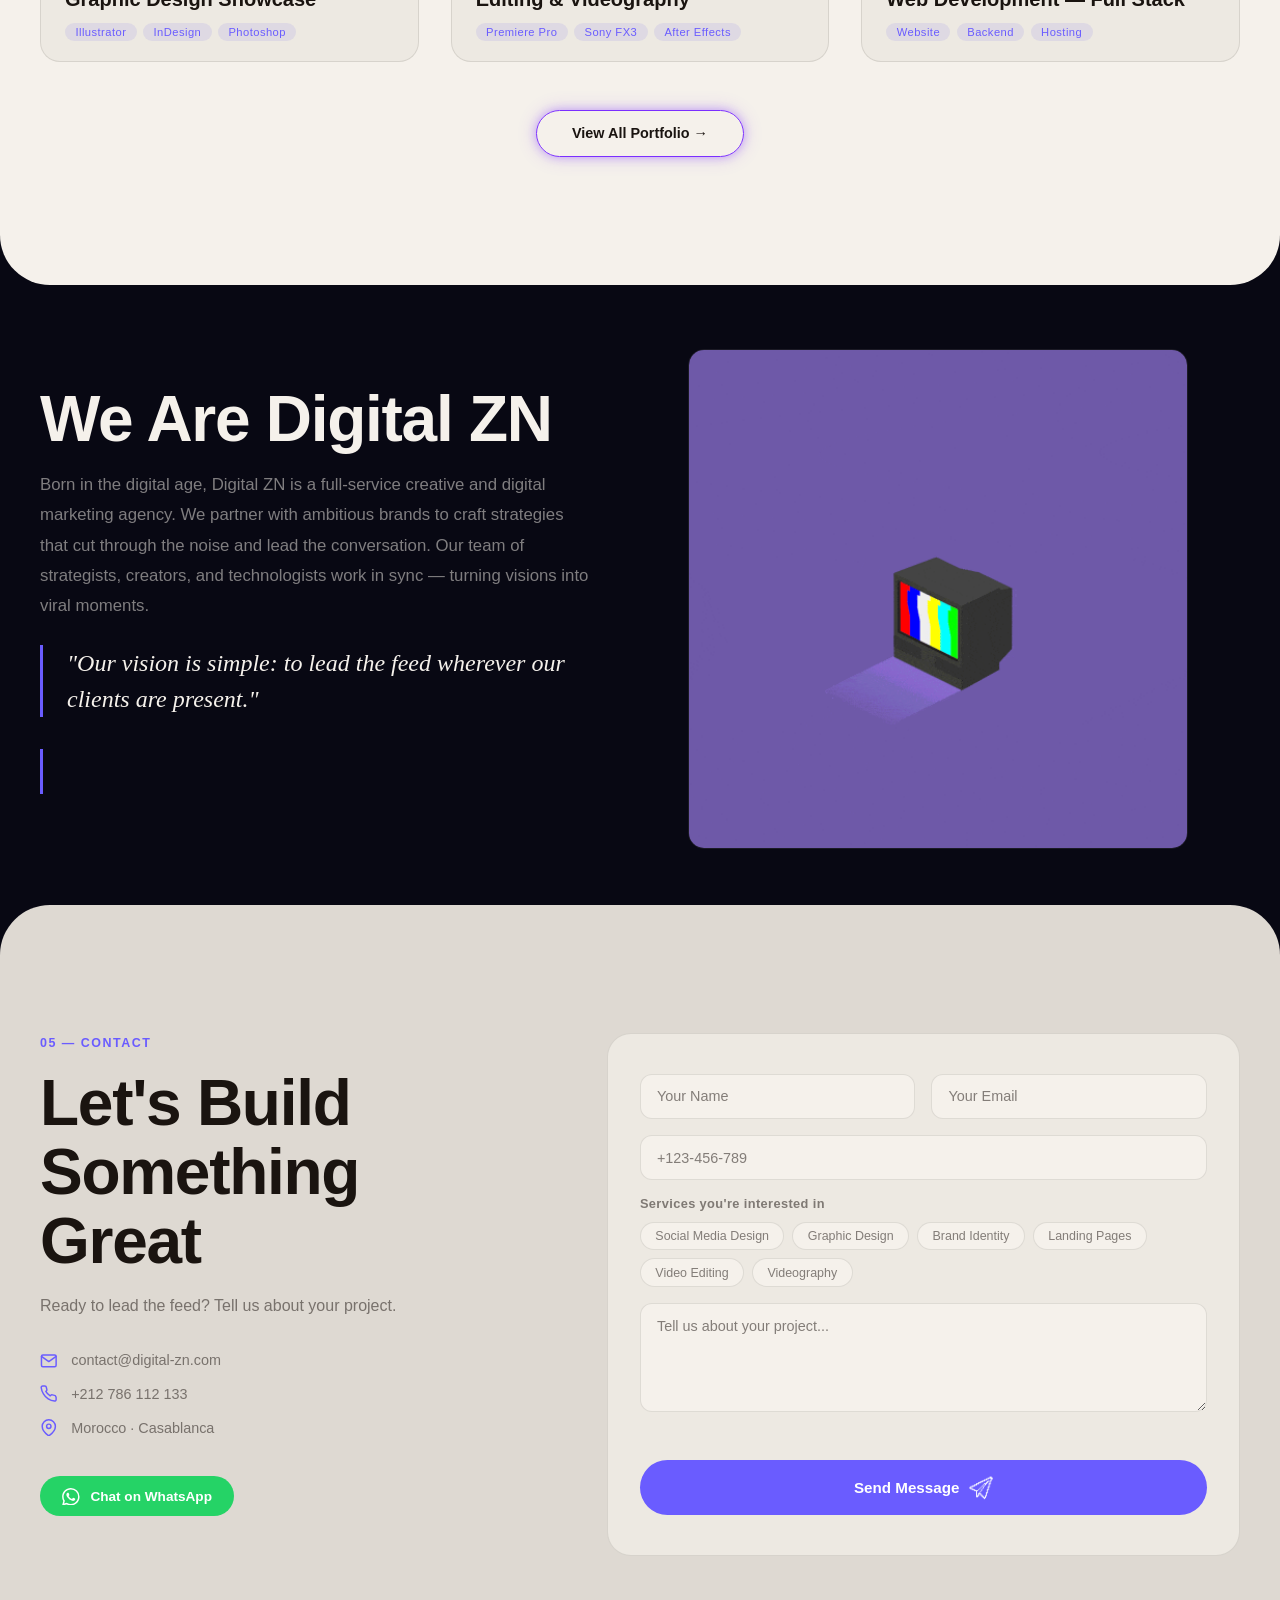
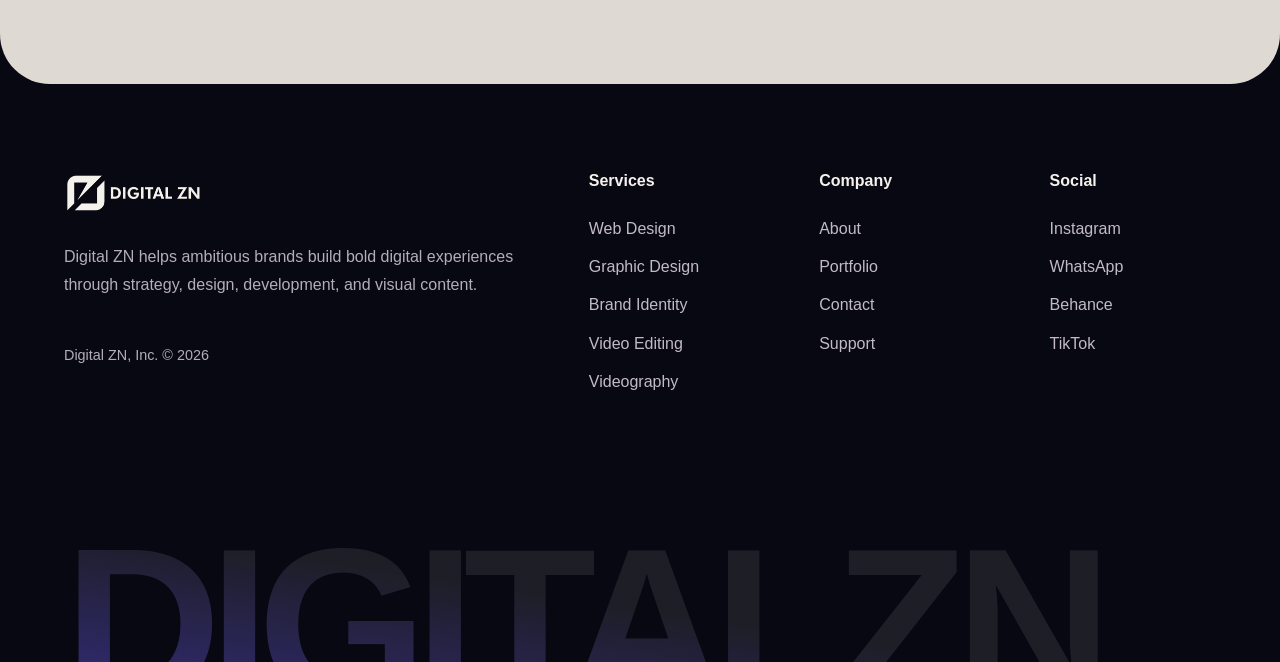
==== commit 6a5d10a8: "cards2" ====
--- a/index.html
+++ b/index.html
@@ -202,7 +202,7 @@
           data-service="3"
           data-dialog-title-key="srv3_dialog_title"
           data-dialog-desc-key="srv3_dialog_desc"
-          data-dialog-image="assets/icons/diam-01.png"
+          data-dialog-image="assets/service content/Brand Identity GIF by In-House Int'l Creative.gif"
         >
           <!-- CHANGE MAIN CARD IMAGE HERE -->
           <div class="service-icon">
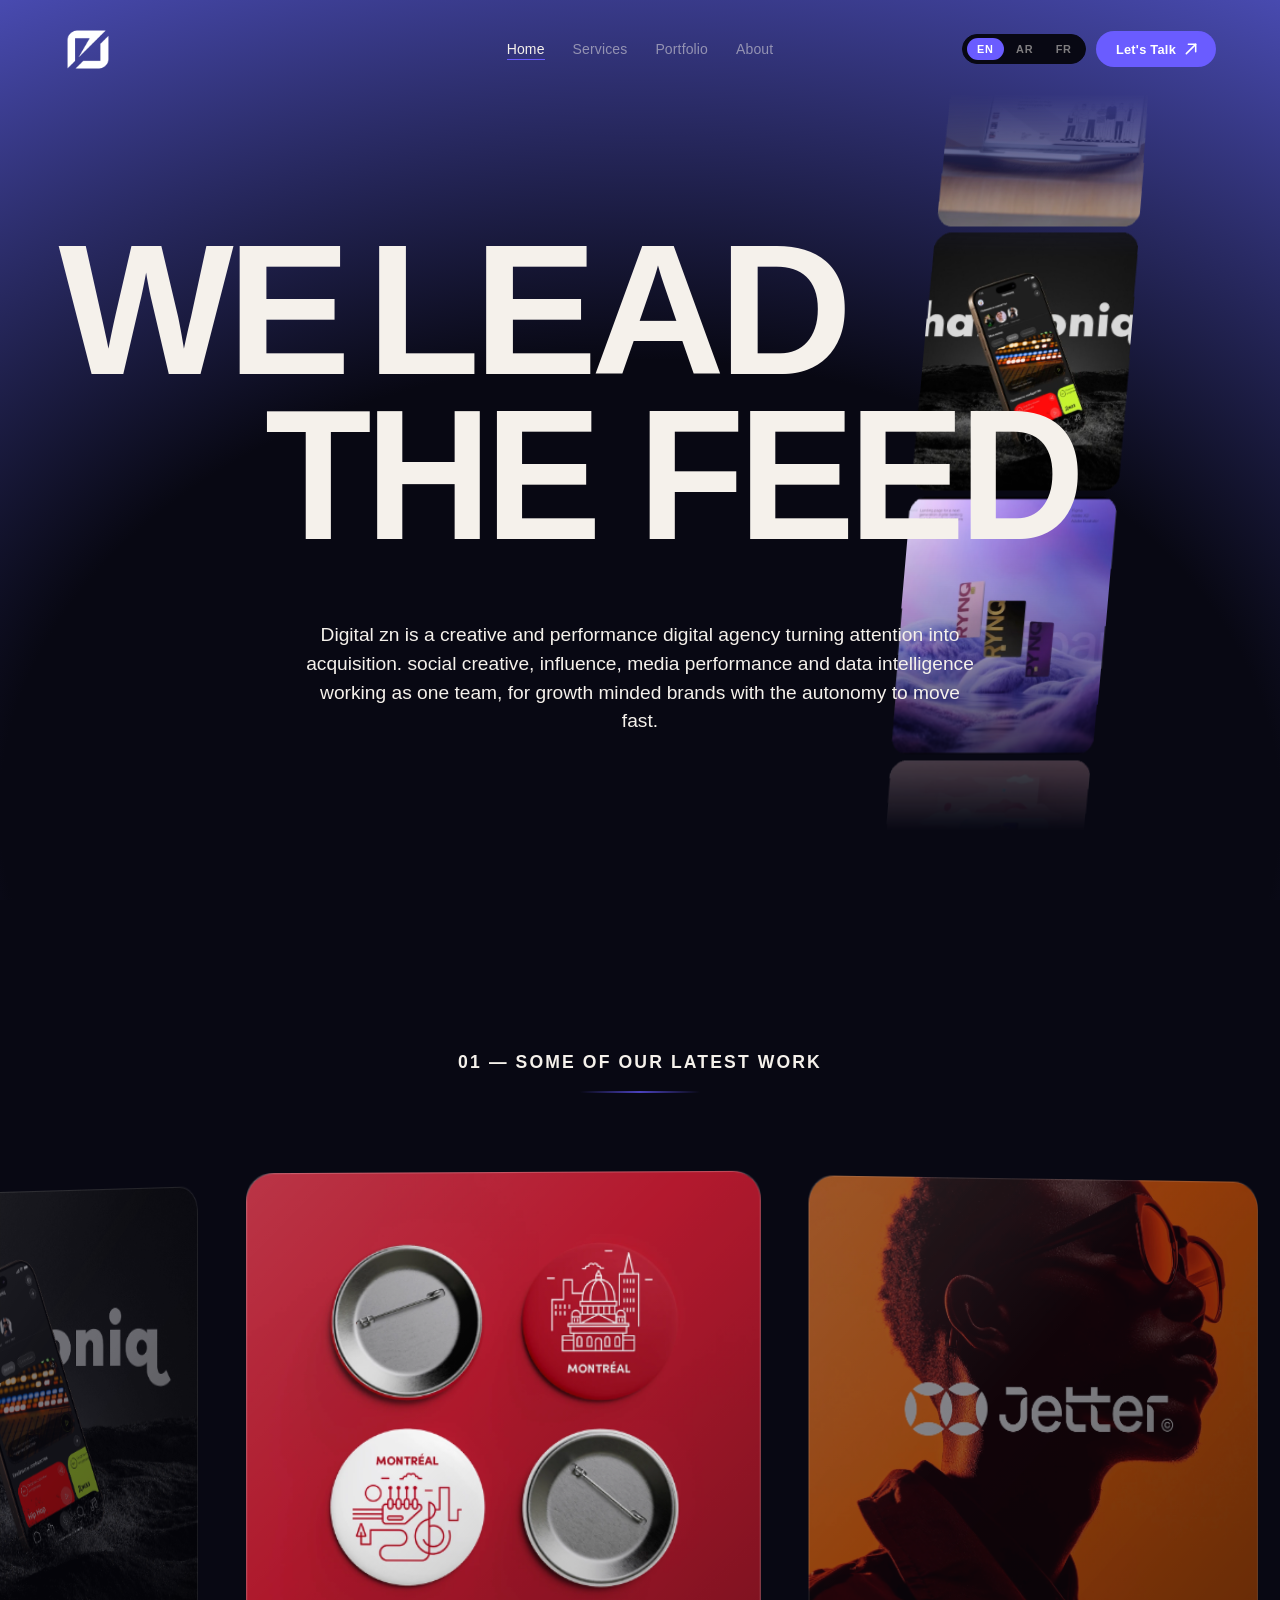
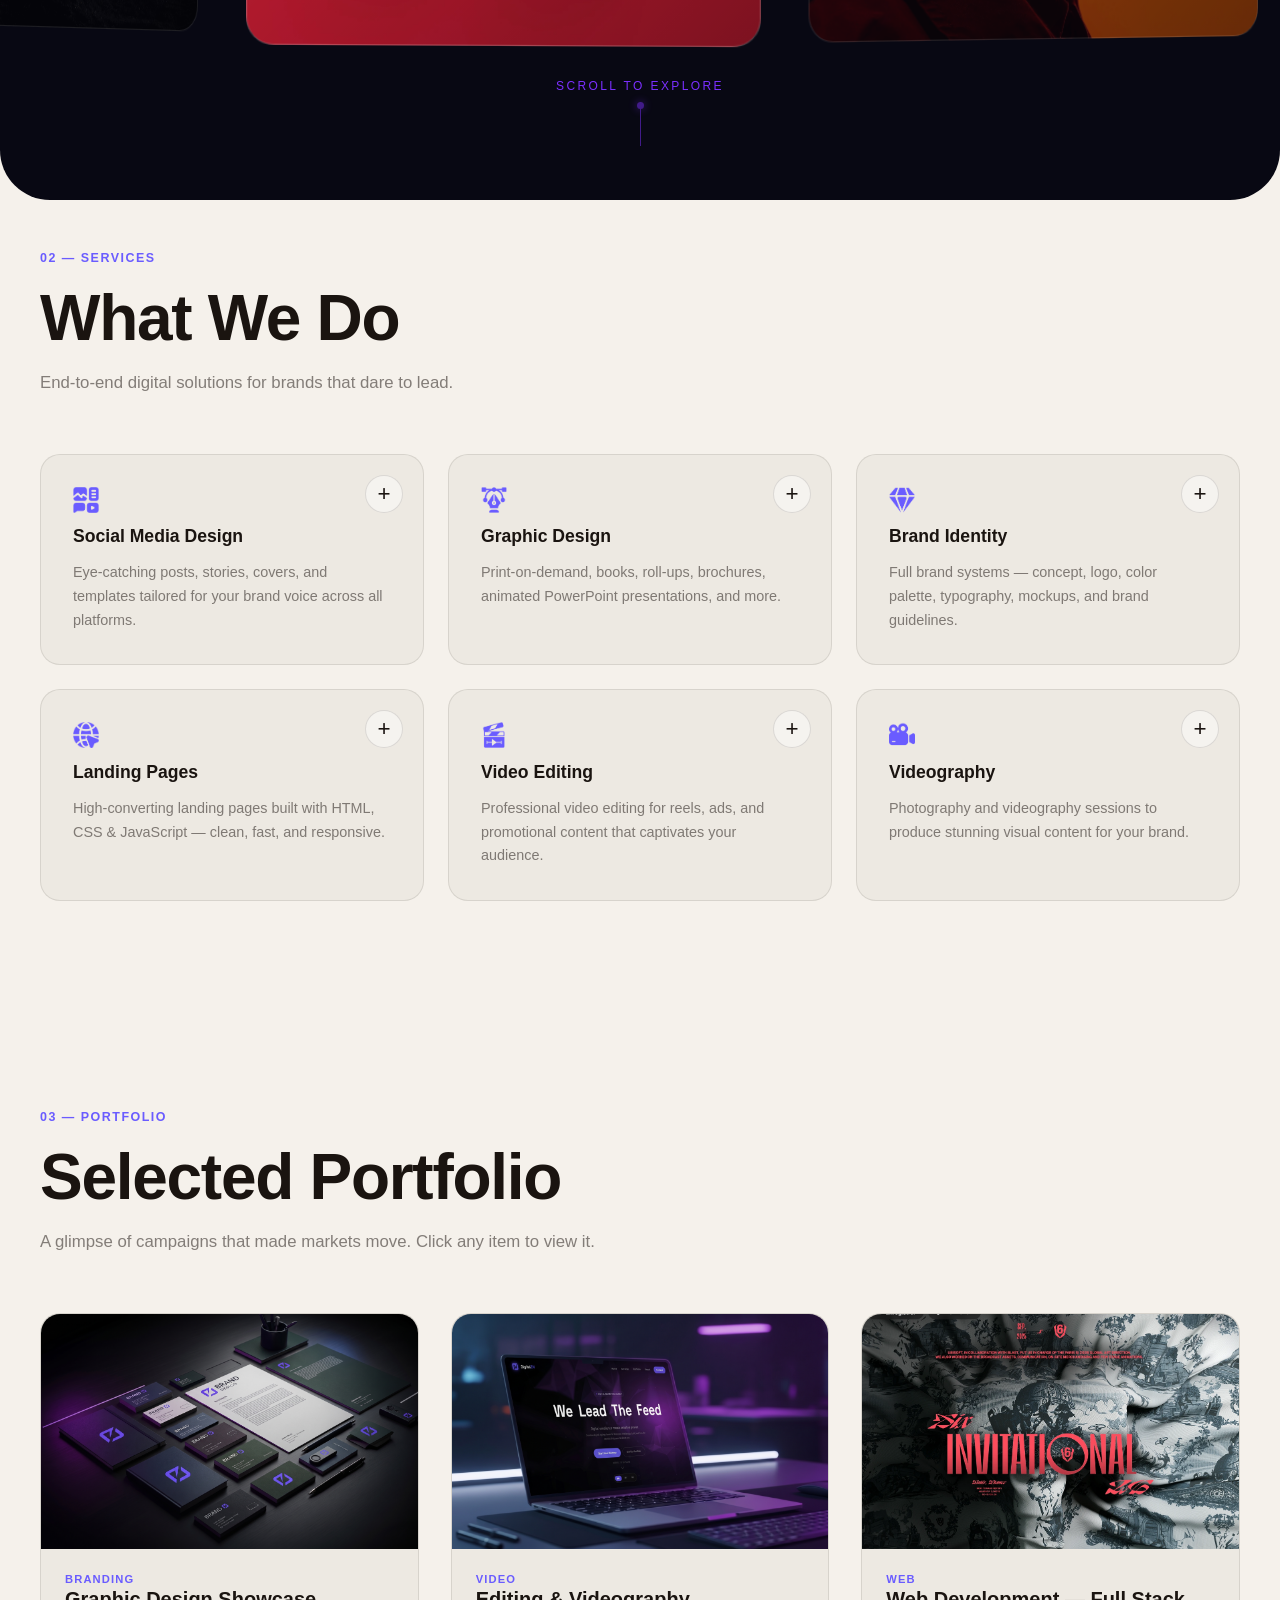
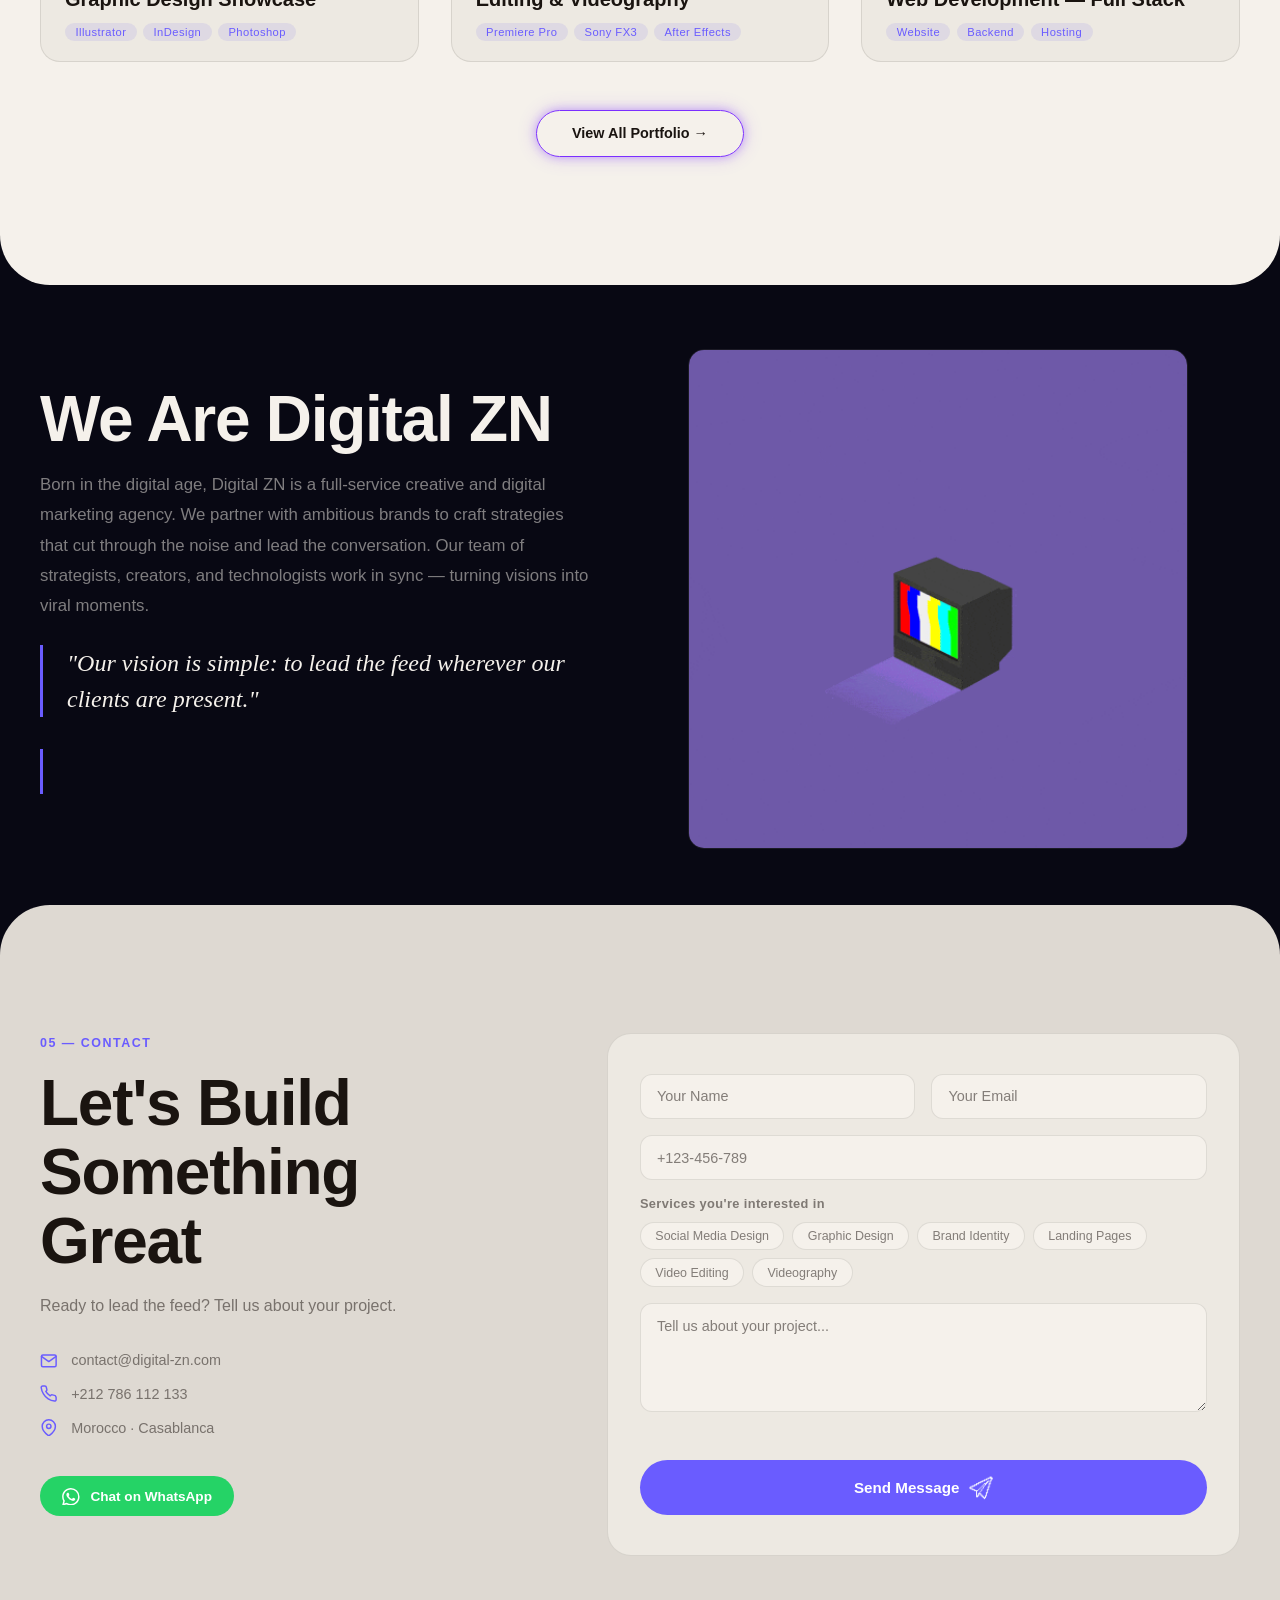
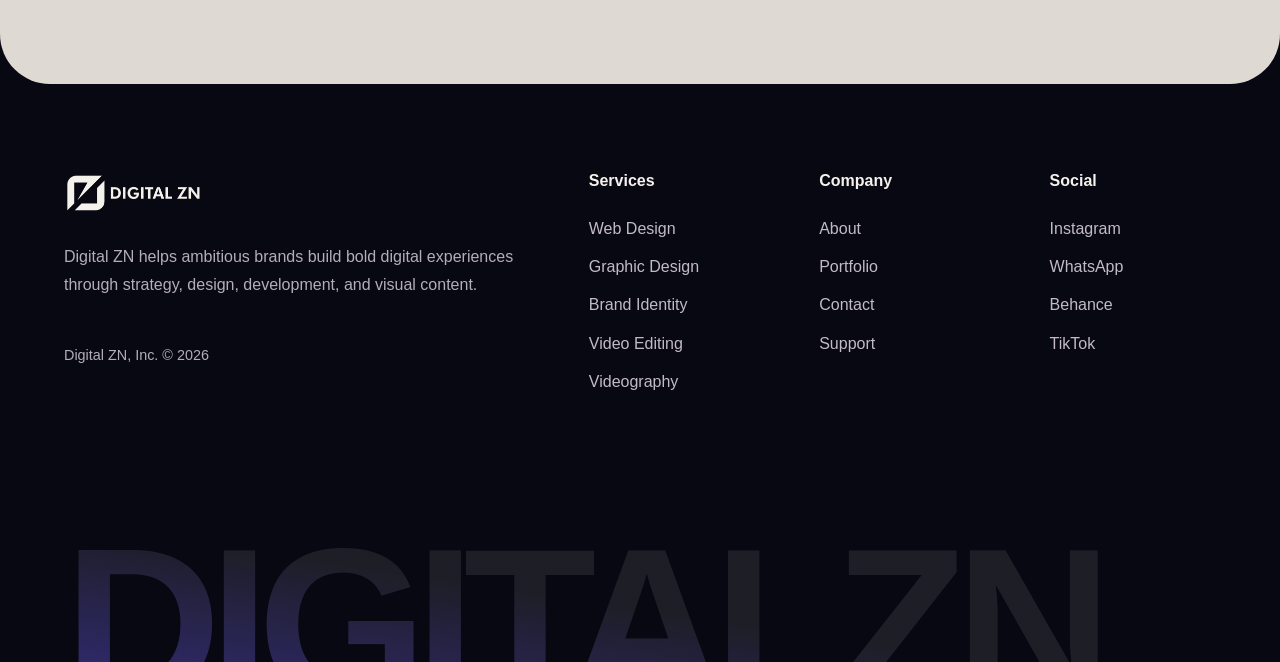
==== commit d2489bcb: "finalisation" ====
--- a/index.html
+++ b/index.html
@@ -96,37 +96,32 @@
   </nav>
 
   <!-- HERO — WE LEAD THE FEED -->
-
   <section id="hero" class="section-hero">
-    <video class="hero-bg-video" autoplay loop muted playsinline preload="auto">
-      <source src="assets/velaris.mp4" type="video/mp4">
-    </video>
-    <div class="hero-overlay"></div>
-    
+    <div class="hero-overlay" aria-hidden="true"></div>
+
     <div class="hero-inner">
       <div class="hero-content">
+        <video
+          class="hero-cards"
+          src="assets/cards.webm"
+          autoplay
+          muted
+          loop
+          playsinline
+          preload="metadata"
+          aria-hidden="true"
+          tabindex="-1"
+        ></video>
         <h1 class="hero-title reveal-up">
-          <span data-i18n="hero_t1">WE LEAD</span>
-          <em data-i18n="hero_t2">THE FEED</em>
+          <span class="hero-title-line hero-title-line--first">
+            <span data-i18n="hero_t1">WE</span>
+            <span class="hero-title-accent" data-i18n="hero_tlead">LEAD</span>
+          </span>
+          <span class="hero-title-line hero-title-line--second" data-i18n="hero_t2">THE FEED</span>
         </h1>
-        <p class="hero-sub reveal-up" data-i18n="hero_sub">Creative digital agency based in Morocco.
-           We design, build, and film for brands that want to stand out.</p>
-        <div class="hero-cta reveal-up">
-          <a href="#contact" class="btn-primary" data-i18n="hero_cta1">Start Your Journey</a>
-          <a href="#portfolio" class="btn-ghost" data-i18n="hero_cta2">See Our Portfolio</a>
-        </div>
-        
-      </div>
-      <div class="right-side">
-
-    <div class="hero-device">
-
-        <div class="hero-device-glow"></div>
-
-        <img class="hero-device-video" src="assets/finaaaaal.gif">
-    </div>
-    </div>
-
+        <p class="hero-sub reveal-up" data-i18n="hero_sub">Digital zn is a creative and performance digital agency turning attention into acquisition. social creative, influence, media performance and data intelligence working as one team, for growth minded brands with the autonomy to move fast.</p>
+      </div>
+    </div>
   </section>
 
   <!-- SECTION 01 — SHOWCASE (3D Carousel) -->
@@ -288,13 +283,15 @@
         <div class="portfolio-card reveal-up">
           <div class="portfolio-img-wrap">
             <img src="assets/portfolio-brand.png" alt="Graphic Design Showcase" loading="lazy" />
-            <div class="portfolio-overlay">
-              <span class="portfolio-view" data-i18n="pf_view">View project</span>
-              <svg viewBox="0 0 24 24" fill="none" stroke="currentColor" stroke-width="2">
-                <path d="M7 17L17 7M17 7H7M17 7v10" />
+            <a href="./porfolio/port.html" class="portfolio-overlay">
+            <span class="portfolio-view" data-i18n="pf_view">View project</span>
+             <svg viewBox="0 0 24 24" fill="none" stroke="currentColor" stroke-width="2">
+                <path d="M7 17L17 7M7 7H17V17" />
               </svg>
-            </div>
-          </div>
+             </a>
+          </div>
+
+          
           <div class="portfolio-meta">
             <div>
               <span class="portfolio-cat" data-i18n="pf1_cat">Branding</span>
@@ -303,16 +300,18 @@
             <div class="portfolio-tags"><span>Illustrator</span><span>InDesign</span><span>Photoshop</span></div>
           </div>
         </div>
-        <div class="portfolio-card reveal-up">
+        <div class="portfolio-card reveal-up" >
           <div class="portfolio-img-wrap">
             <img src="assets/portfolio-landing.png" alt="Editing & Videography" loading="lazy" />
-            <div class="portfolio-overlay">
-              <span class="portfolio-view" data-i18n="pf_view">View project</span>
-              <svg viewBox="0 0 24 24" fill="none" stroke="currentColor" stroke-width="2">
-                <path d="M7 17L17 7M17 7H7M17 7v10" />
+            <a href="./porfolio/port.html" class="portfolio-overlay">
+            <span class="portfolio-view" data-i18n="pf_view">View project</span>
+             <svg viewBox="0 0 24 24" fill="none" stroke="currentColor" stroke-width="2">
+                <path d="M7 17L17 7M7 7H17V17" />
               </svg>
-            </div>
-          </div>
+             </a>
+          </div>
+
+
           <div class="portfolio-meta">
             <div>
               <span class="portfolio-cat" data-i18n="pf2_cat">Video</span>
@@ -323,14 +322,16 @@
         </div>
         <div class="portfolio-card reveal-up">
           <div class="portfolio-img-wrap">
-            <img src="assets/portfolio-web.png" alt="Web Development — Full Stack" loading="lazy" />
-            <div class="portfolio-overlay">
-              <span class="portfolio-view" data-i18n="pf_view">View project</span>
-              <svg viewBox="0 0 24 24" fill="none" stroke="currentColor" stroke-width="2">
-                <path d="M7 17L17 7M17 7H7M17 7v10" />
+            <img  src="assets/portfolio-web.png" alt="Web Development — Full Stack" loading="lazy" />
+            <a href="./porfolio/port.html" class="portfolio-overlay">
+            <span class="portfolio-view" data-i18n="pf_view">View project</span>
+             <svg viewBox="0 0 24 24" fill="none" stroke="currentColor" stroke-width="2">
+                <path d="M7 17L17 7M7 7H17V17" />
               </svg>
-            </div>
-          </div>
+             </a>
+          </div>
+
+
           <div class="portfolio-meta">
             <div>
               <span class="portfolio-cat" data-i18n="pf3_cat">Web</span>
@@ -341,7 +342,7 @@
         </div>
       </div>
       <div class="portfolio-cta reveal-up">
-        <a href="#contact" class="btn-outline" data-i18n="pf_all">View All Portfolio →</a>
+        <a href="porfolio\port.html" class="btn-outline" data-i18n="pf_all">View All Portfolio →</a>
       </div>
     </div>
   </section>
--- a/style.css
+++ b/style.css
@@ -369,6 +369,7 @@
   padding: 5rem 0 2rem; position: relative; overflow: hidden;
   border-radius: 0 0 50px 50px;
   background-color: #080813;
+
 }
 .showcase-label {
     font-size: 1.1rem;
@@ -397,6 +398,44 @@
 }
 @media (max-width: 899px) {
   .carousel-wrapper { perspective: 2600px; }
+.section-showcase {
+
+  min-height: auto; 
+  display: flex; 
+  flex-direction: column; 
+  align-items: center; 
+  justify-content: center;
+  padding: 2rem 0 1rem; 
+  position: relative; 
+  overflow: hidden;
+  border-radius: 0 0 50px 50px;
+  background-color: #080813;
+}
+
+.showcase-label {
+  font-size: 0.8rem;
+  font-weight: 650;
+  letter-spacing: 0.12em;
+  text-transform: uppercase;
+  color: #F5F1EB;
+
+  align-self: center;
+  padding: 10px 20px; 
+  opacity: 0.72;
+  transform: translateY(10px);
+  transition: opacity 0.6s, transform 0.6s;
+}
+
+.carousel-wrapper {
+  position: relative;
+  width: 100%;
+  height: 250px;
+  overflow: hidden;
+  perspective: 7000px;
+  cursor: grab;
+  touch-action: pan-y;
+
+}
 }
 .carousel-wrapper.is-dragging {
   cursor: grabbing;
@@ -488,243 +527,273 @@
 }
 
 /* ============================================
-   HERO — SPLIT LAYOUT
+   HERO — WE LEAD THE FEED
 ============================================ */
 
 .section-hero {
-  min-height: 100vh;
-  padding: 4rem 4rem 1rem;
   position: relative;
-  overflow: hidden;
-
+  isolation: isolate;
   display: flex;
   align-items: center;
-  justify-content: center;
-}
-
-
-.hero-bg-video {
-  position: absolute;
-  inset: 0;
-  width: 100%;
-  height: 100%;
-  object-fit: cover;
-  opacity: 0.35;
-  z-index: 0;
-  pointer-events: none;
-}
-
+  min-height: 100vh;
+  min-height: 100svh;
+  padding: clamp(7rem, 13vh, 9rem) 0 clamp(2.5rem, 6vh, 4rem);
+  overflow: hidden;
+    background: radial-gradient(
+    125% 125% at 50% 90%,
+    #080813 40%,
+    #6366f1 100%
+  );
+}
 
 .hero-overlay {
   position: absolute;
   inset: 0;
-  z-index: 1;
-
-    background:
-        radial-gradient(
-            circle at 72% 50%,
-            rgba(106,92,255,0.14) 0%,
-            rgba(106,92,255,0.04) 28%,
-            transparent 70%
-        ),
-        linear-gradient(
-            90deg,
-            rgba(0,0,0,0.88) 0%,
-            rgba(0,0,0,0.58) 43%,
-            rgba(0,0,0,0.18) 100%
-        );
-
+  z-index: 0;
+  overflow: hidden;
   pointer-events: none;
 }
 
 .hero-inner {
   position: relative;
-  z-index: 2;
-
+  z-index: 1;
   width: 100%;
-  max-width: 1400px;
-
+  max-width: 1600px;
   margin: 0 auto;
-
-  display: grid;
-    grid-template-columns: 45% 55%;
-  gap: 1rem;
-  align-items: center;
-
-
-  text-align: left;
-}
-
-
-.left-side {
+  padding: 0 clamp(1.5rem, 2.7vw, 2.5rem);
+}
+
+.hero-content {
+  position: relative;
+  isolation: isolate;
   width: 100%;
+  min-height: clamp(25rem, 72vh, 44rem);
+  display: flex;
+  flex-direction: column;
+  justify-content: center;
+  align-items: flex-start;
+  text-align: start;
+}
+
+.hero-cards {
+  position: absolute;
+  z-index: 0;
+  inset-block-start: clamp(-5rem, -7vh, -2rem);
+  inset-inline-end: clamp(0rem, 2vw, 2rem);
+  width: auto;
+  height: min(88svh, 46rem);
+  max-width: min(42vw, 27rem);
+  object-fit: contain;
+  object-position: center;
+  opacity: 1;
+  pointer-events: none;
+  transform: skewX(-5deg);
+  
+  -webkit-mask-image: linear-gradient(
+    to bottom,
+    transparent 0%,
+    rgba(0, 0, 0, 0.3) 8%,
+    black 22%,
+    black 55%,
+    rgba(0, 0, 0, 0.7) 75%,
+    transparent 100%
+  );
+  mask-image: linear-gradient(
+    to bottom,
+    transparent 0%,
+    rgba(0, 0, 0, 0.3) 8%,
+    black 22%,
+    black 55%,
+    rgba(0, 0, 0, 0.7) 75%,
+    transparent 100%
+  );
+}
+
+[dir="rtl"] .hero-cards {
+  inset-inline-end: clamp(-3rem, -3vw, -1rem);
+  transform: skewX(5deg);
+}
+
+.hero-title {
+  position: relative;
+  z-index: 1;
+  width: 100%;
+  margin: 0px 0px clamp(1.75rem, 25vh, 4rem);
+  color: var(--fg-dark);
+  font-size: clamp(4.25rem, 14.5vw, 25rem);
+  font-weight: 900;
+  line-height: 0.89;
+  letter-spacing: -0.035em;
+  text-transform: uppercase;
+  text-shadow: none;
+}
+
+.hero-title-line {
   display: flex;
   align-items: center;
-  justify-content: flex-start;
-}
-
-.hero-content {
-  max-width: 650px;
-  text-align: left;
-padding-left:80px;
-}
-
-
-.right-side {
-  width: 100%;
-  min-height: 500px;
-
-  display: flex;
-  align-items: center;
-  justify-content: center;
-
+  gap: 0.12em;
+  width: max-content;
+  max-width: 100%;
+  white-space: nowrap;
+}
+
+.hero-title-line--first {
+  margin-inline-start: clamp(0rem, 2.4vw, 1.5rem);
+}
+
+.hero-title-line--second {
+  margin-inline-start: clamp(1.5rem, 18vw, 20rem);
+  transform: scaleX(0.94);
+  transform-origin: left center;
+}
+
+.hero-title-accent {
+  color: inherit;
+}
+
+.hero-sub {
   position: relative;
-}
-
-
-.hero-title {
-  font-size: clamp(3.5rem, 7vw, 7rem);
-  font-weight: 750;
+  z-index: 1;
+  width: min(100%, 42rem);
+  margin: 0;
+  align-self: center;
+
+  color: var(--fg-dark);
+  font-size: clamp(1rem, 1.8vw, 1.2rem);
+  line-height: 1.5;
+  text-align: center;
+}
+
+
+html[lang="fr"] .hero-title {
+  font-size: clamp(3.8rem, 13vw, 10rem);
+}
+
+[dir="rtl"] .hero-title {
+  font-size: clamp(3rem, 10vw, 9rem);
   line-height: 1;
-  letter-spacing: -0.03em;
-  margin-bottom: 1.5rem;
-  max-width: 620px;
-    text-shadow:
-        0 1px 0 rgba(255,255,255,0.08),
-        0 10px 25px rgba(0,0,0,0.25),
-        0 0 40px rgba(106,92,255,0.06);
-}
-
-.hero-title em {
-  display: block;
-  color: var(--purple-light);
-  font-style: normal;
-   background:
-        linear-gradient(
-            135deg,
-            #8B7CFF 0%,
-            #6A5CFF 45%,
-            #7667FF 100%
-        );
-    -webkit-background-clip: text;
-    background-clip: text;
-    -webkit-text-fill-color: transparent;
-    filter:
-        drop-shadow(0 10px 22px rgba(106,92,255,0.16))
-        drop-shadow(0 0 28px rgba(106,92,255,0.10));
-}
-
-
-.hero-sub {
-  font-size: 1.1rem;
-  color: var(--fg-dark-muted);
-  line-height: 1.75;
-  max-width: 32rem;
-  margin: 0 0 2.5rem;
-}
-
-
-.hero-cta {
-  display: flex;
-  gap: 0.85rem;
-  justify-content: flex-start;
-  flex-wrap: wrap;
-}
-
-.hero-device {
-    position: relative;
-    width: min(780px, 55vw);
-    transform: translateX(-5vw);
-    display: flex;
-    align-items: center;
+  letter-spacing: 0;
+}
+
+[dir="rtl"] .hero-title-line--second {
+  transform: none;
+}
+
+@media (max-width: 899px) {
+  .section-hero {
+    padding-top: 7rem;
+    padding-bottom: 2.5rem;
+  }
+
+  .hero-inner {
+    padding-inline: clamp(1.25rem, 5vw, 2.5rem);
+  }
+
+  .hero-content {
+    min-height: clamp(27rem, 70vh, 40rem);
+  }
+
+  .hero-cards {
+    inset-inline-end: clamp(-1rem, 1vw, 0.5rem);
+    height: min(80svh, 40rem);
+    max-width: clamp(9rem, 42vw, 17rem);
+    opacity: 0.88;
+  }
+
+  .hero-title {
+    font-size: clamp(4rem, 15vw, 8rem);
+  }
+
+  html[lang="fr"] .hero-title {
+    font-size: clamp(3.2rem, 11vw, 6.5rem);
+  }
+
+  [dir="rtl"] .hero-title {
+    font-size: clamp(2.8rem, 9.5vw, 6rem);
+  }
+}
+
+@media (max-width: 600px) {
+  .section-hero {
+    min-height: 0;
+    padding-top: clamp(2rem, 5vh, 7.5rem);
+    padding-bottom: clamp(2rem, 5vh, 2.75rem);
+  }
+
+  .hero-inner {
+    padding-inline: clamp(1rem, 5vw, 1.5rem);
+  }
+
+  .hero-content {
+    min-height: 0;
+    padding-top: clamp(4rem, 12vh, 6rem);
+  }
+
+  .hero-title {
+    margin-bottom: clamp(1.5rem, 5vh, 2.25rem);
+    font-size: clamp(3.7rem, 5vw, 5rem);
+    line-height: 0.9;
+    letter-spacing: -0.0em;
+
+  }
+
+  .hero-title-line {
+    gap: 0.5em;
+    white-space: normal;
+        width: 100%;
+    max-width: 100%;
     justify-content: center;
-}
-.hero-device-video {
-    position: relative;
-    z-index: 2;
-    width: 100%;
-    height: auto;
-    display: block;
-    object-fit: contain;
-    mix-blend-mode: screen;
-        transform:
-        translateZ(40px)
-        rotateY(-3deg)
-        rotateX(1deg);
-    transform-style: preserve-3d;
-}
-@keyframes heroFloat {
-  0%, 100% {
-    transform: translateY(0);
-  }
-  50% {
-    transform: translateY(-12px);
-  }
-}
-/* ============================================
-   HERO — MOBILE
-============================================ */
-
-@media (max-width: 899px) {
-
-  .section-hero {
-    min-height: auto;
-    padding-top: 8rem;
-    padding-bottom: 5rem;
-  }
-
-  .hero-inner {
-    grid-template-columns: 1fr;
-    gap: 3rem;
-  }
-
-  .left-side {
-    justify-content: center;
-  }
-
-  .hero-content {
-    max-width: 700px;
-    text-align: center;
+    white-space: normal;
+  }
+
+  .hero-title-line--first,
+  .hero-title-line--second {
+    margin-inline-start: 0;
+    transform: none;
   }
 
   .hero-sub {
-    margin-left: auto;
-    margin-right: auto;
-  }
-
-  .hero-cta {
-    justify-content: center;
-  }
-
-  .right-side {
-    min-height: auto;
-  }
-
-  .hero-visual {
-    max-width: 600px;
-  }
-}
-.btn-primary {
-  background: var(--purple); color: #fff; border: none; border-radius: 100px;
-  padding: 0.9rem 2.2rem; font-family: 'Space Grotesk', sans-serif;
-  font-size: 0.95rem; font-weight: 600; transition: background 0.2s, transform 0.2s; display: inline-block;
-}
-.btn-primary:hover { background: var(--purple-light); transform: translateY(-2px); }
-.btn-ghost {
-  color: var(--fg-dark);
-  border: 2px solid transparent; border-radius: 50px;
-  background:
-    linear-gradient(#05050F, #05050F) padding-box,
-    linear-gradient(135deg, #7B2FFF, #ffffff30, #7B2FFF) border-box;
-  box-shadow: 0 0 15px #7B2FFF40, inset 0 0 15px #7B2FFF10;
-  padding: 0.9rem 2.2rem; font-family: 'Space Grotesk', sans-serif;
-  font-size: 0.95rem; font-weight: 500; transition: all 0.2s; display: inline-block;
-}
-.btn-ghost:hover {
-  box-shadow: 0 0 25px #7B2FF080, inset 0 0 20px #7B2FFF20;
-  transform: translateY(-2px);
-}
-[data-theme="light"] .btn-ghost { color: var(--fg-light); }
+    width: min(100%, 36rem);
+    font-size: clamp(0.92rem, 3.3vw, 1rem);
+    line-height: 1.55;
+  }
+
+  .hero-cards {
+    display: none;
+  }
+
+  [dir="rtl"] .hero-cards {
+    inset-inline-end: clamp(-2.5rem, -6vw, -1rem);
+    transform: skewX(3deg);
+  }
+
+  html[lang="fr"] .hero-title {
+    font-size: clamp(3rem, 10vw, 5rem);
+  }
+
+  [dir="rtl"] .hero-content {
+    align-items: stretch;
+  }
+
+  [dir="rtl"] .hero-title {
+    font-size: clamp(2rem, 9vw, 3.6rem);
+    line-height: 1.08;
+  }
+
+  [dir="rtl"] .hero-title-line--second {
+    margin-inline-start: clamp(0.75rem, 5vw, 1.5rem);
+  }
+
+  [dir="rtl"] .hero-sub {
+    max-width: 100%;
+  }
+}
+
+@media (prefers-reduced-motion: reduce) {
+  .hero-cards {
+    display: none;
+  }
+}
 
 .hero-reel {
   max-width: 1100px; margin: 0 auto;
@@ -746,26 +815,6 @@
 .reel-play-btn:hover { background: rgba(255,255,255,0.25); }
 .reel-play-btn svg { width: 0.9rem; height: 0.9rem; }
 .reel-label { font-size: 0.8rem; font-weight: 500; letter-spacing: 0.05em; color: rgba(255,255,255,0.75); }
-.section-hero::after {
-  content: "";
-  position: absolute;
-  left: 0;
-  right: 0;
-  bottom: -1px;
-  height: 180px;
-
-  background: linear-gradient(
-    to bottom,
-    rgba(5, 5, 15, 0) 0%,
-    rgba(5, 5, 15, 0.08) 20%,
-    rgba(5, 5, 15, 0.35) 45%,
-    rgba(5, 5, 15, 0.75) 72%,
-    var(--bg-dark-sec) 100%
-  );
-
-  pointer-events: none;
-  z-index: 3;
-}
 .showcase-label::after {
   content: "";
   display: block;
@@ -1273,13 +1322,51 @@
 .portfolio-img-wrap { position: relative; overflow: hidden; aspect-ratio: 16/10; }
 .portfolio-img-wrap img { width: 100%; height: 100%; object-fit: cover; object-position: top; transition: transform 0.55s ease; }
 .portfolio-card:hover .portfolio-img-wrap img { transform: scale(1.06); }
+/* The overlay can be either a div or an anchor. These rules make the
+   anchor behave visually like the original overlay div. */
 .portfolio-overlay {
-  position: absolute; inset: 0; background: rgba(91,79,232,0.88);
-  display: flex; align-items: center; justify-content: center; gap: 0.5rem;
-  color: #fff; opacity: 0; transition: opacity 0.3s;
-}
-.portfolio-card:hover .portfolio-overlay { opacity: 1; }
-.portfolio-overlay svg { width: 1.1rem; height: 1.1rem; }
+  position: absolute;
+  inset: 0;
+  z-index: 2;
+  width: 100%;
+  height: 100%;
+  box-sizing: border-box;
+
+  background: rgba(91,79,232,0.88);
+  display: flex;
+  align-items: center;
+  justify-content: center;
+  gap: 0.5rem;
+
+  color: #fff;
+  text-decoration: none;
+  cursor: pointer;
+  opacity: 0;
+  transition: opacity 0.3s ease;
+  -webkit-tap-highlight-color: transparent;
+}
+
+/* Keep link states from changing the overlay's original appearance. */
+.portfolio-overlay:link,
+.portfolio-overlay:visited,
+.portfolio-overlay:hover,
+.portfolio-overlay:active,
+.portfolio-overlay:focus {
+  color: #fff;
+  text-decoration: none;
+}
+
+.portfolio-card:hover .portfolio-overlay,
+.portfolio-card:focus-within .portfolio-overlay {
+  opacity: 1;
+}
+
+.portfolio-overlay:focus-visible {
+  outline: 2px solid #fff;
+  outline-offset: -6px;
+}
+
+.portfolio-overlay svg { width: 1.1rem; height: 1.1rem; flex: 0 0 auto; }
 .portfolio-view { font-size: 0.85rem; font-weight: 700; letter-spacing: 0.06em; text-transform: uppercase; }
 .portfolio-meta { padding: 1.25rem 1.5rem; display: flex; flex-direction: column; gap: 0.65rem; }
 .portfolio-cat { font-size: 0.7rem; font-weight: 700; letter-spacing: 0.1em; text-transform: uppercase; color: var(--purple); }
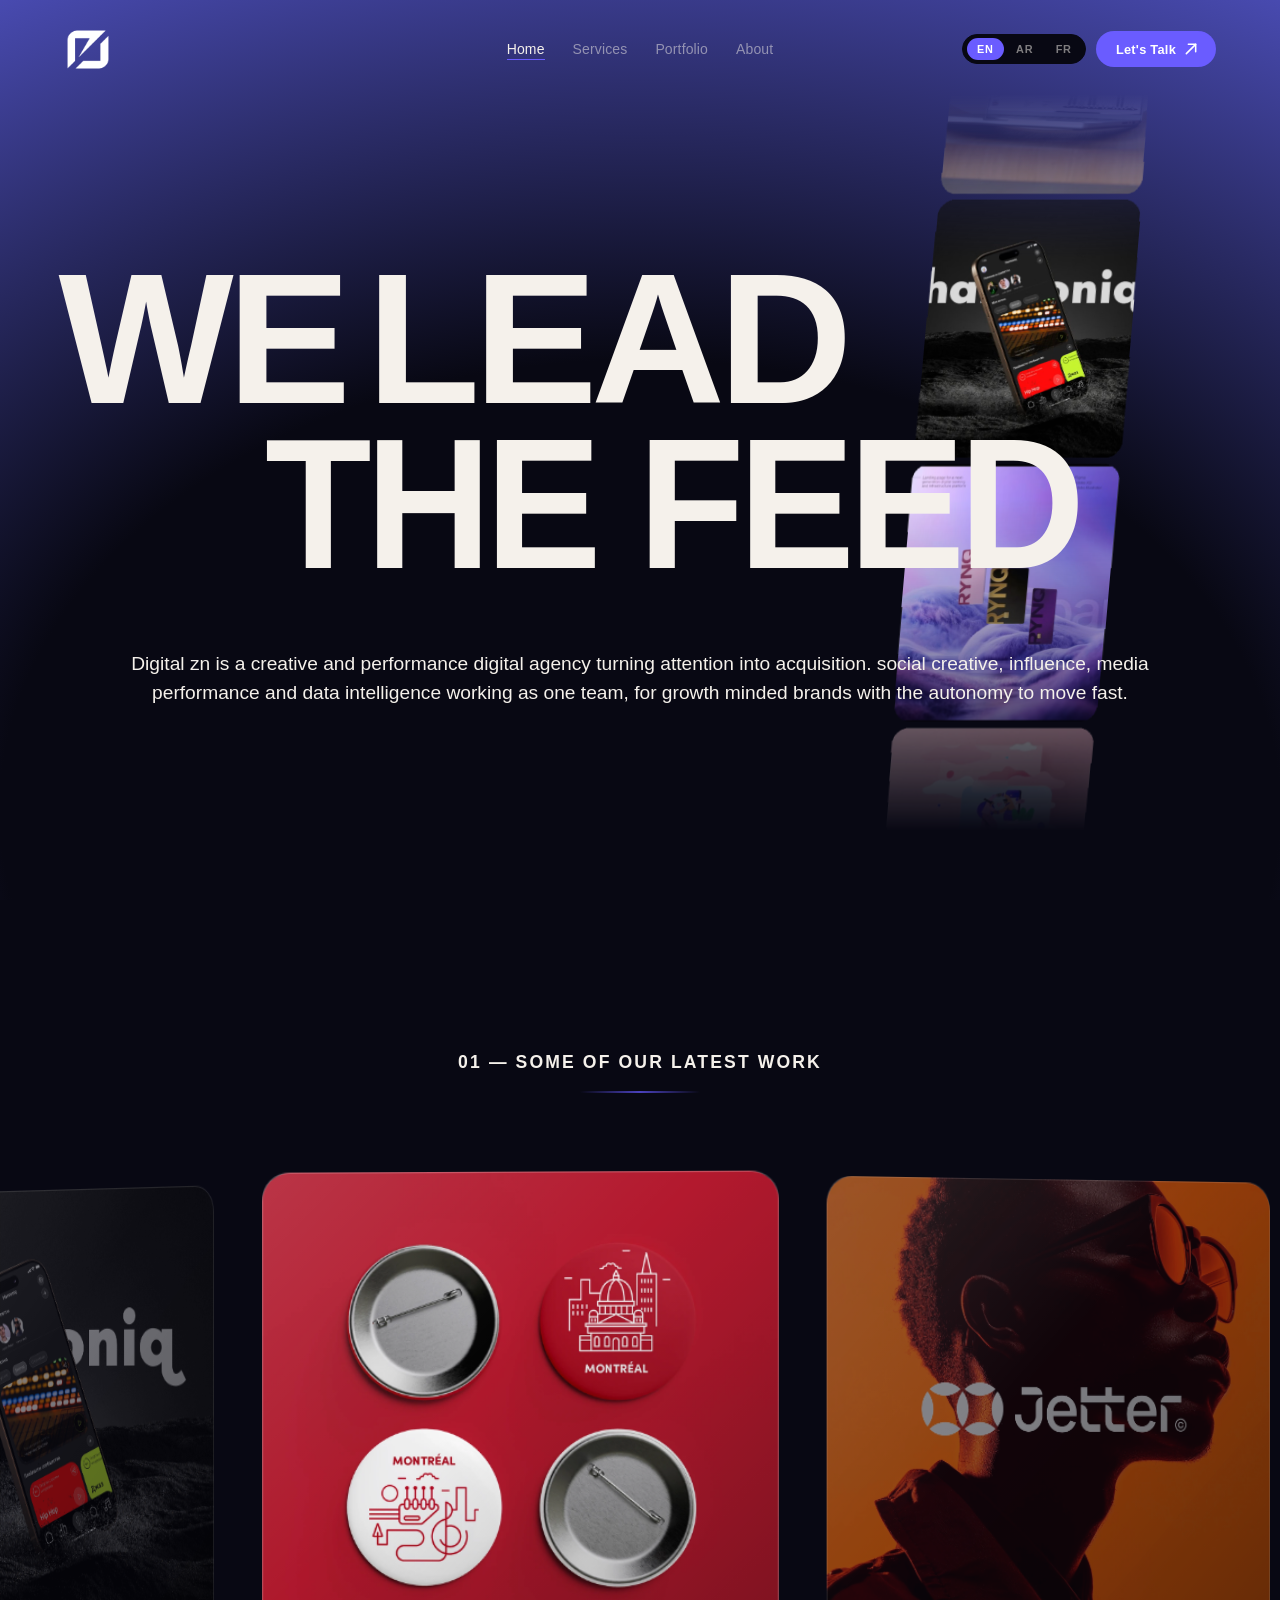
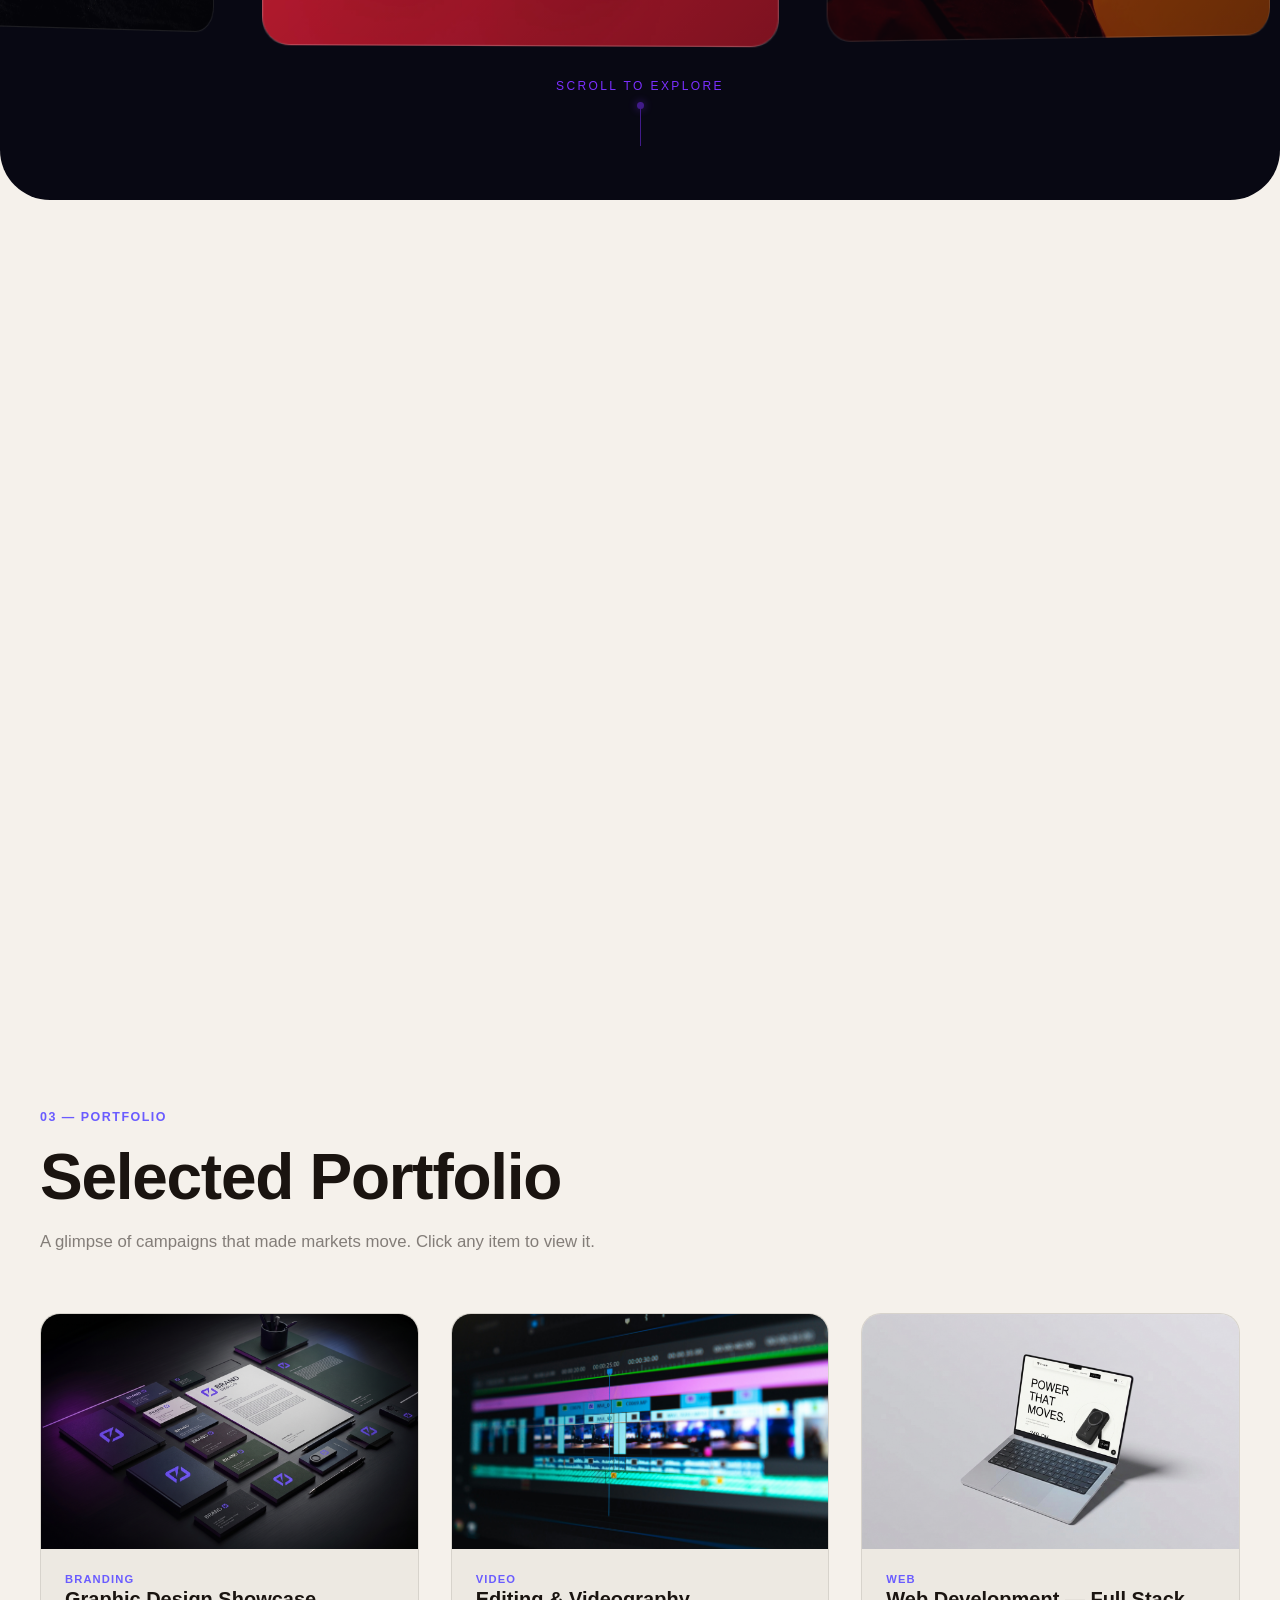
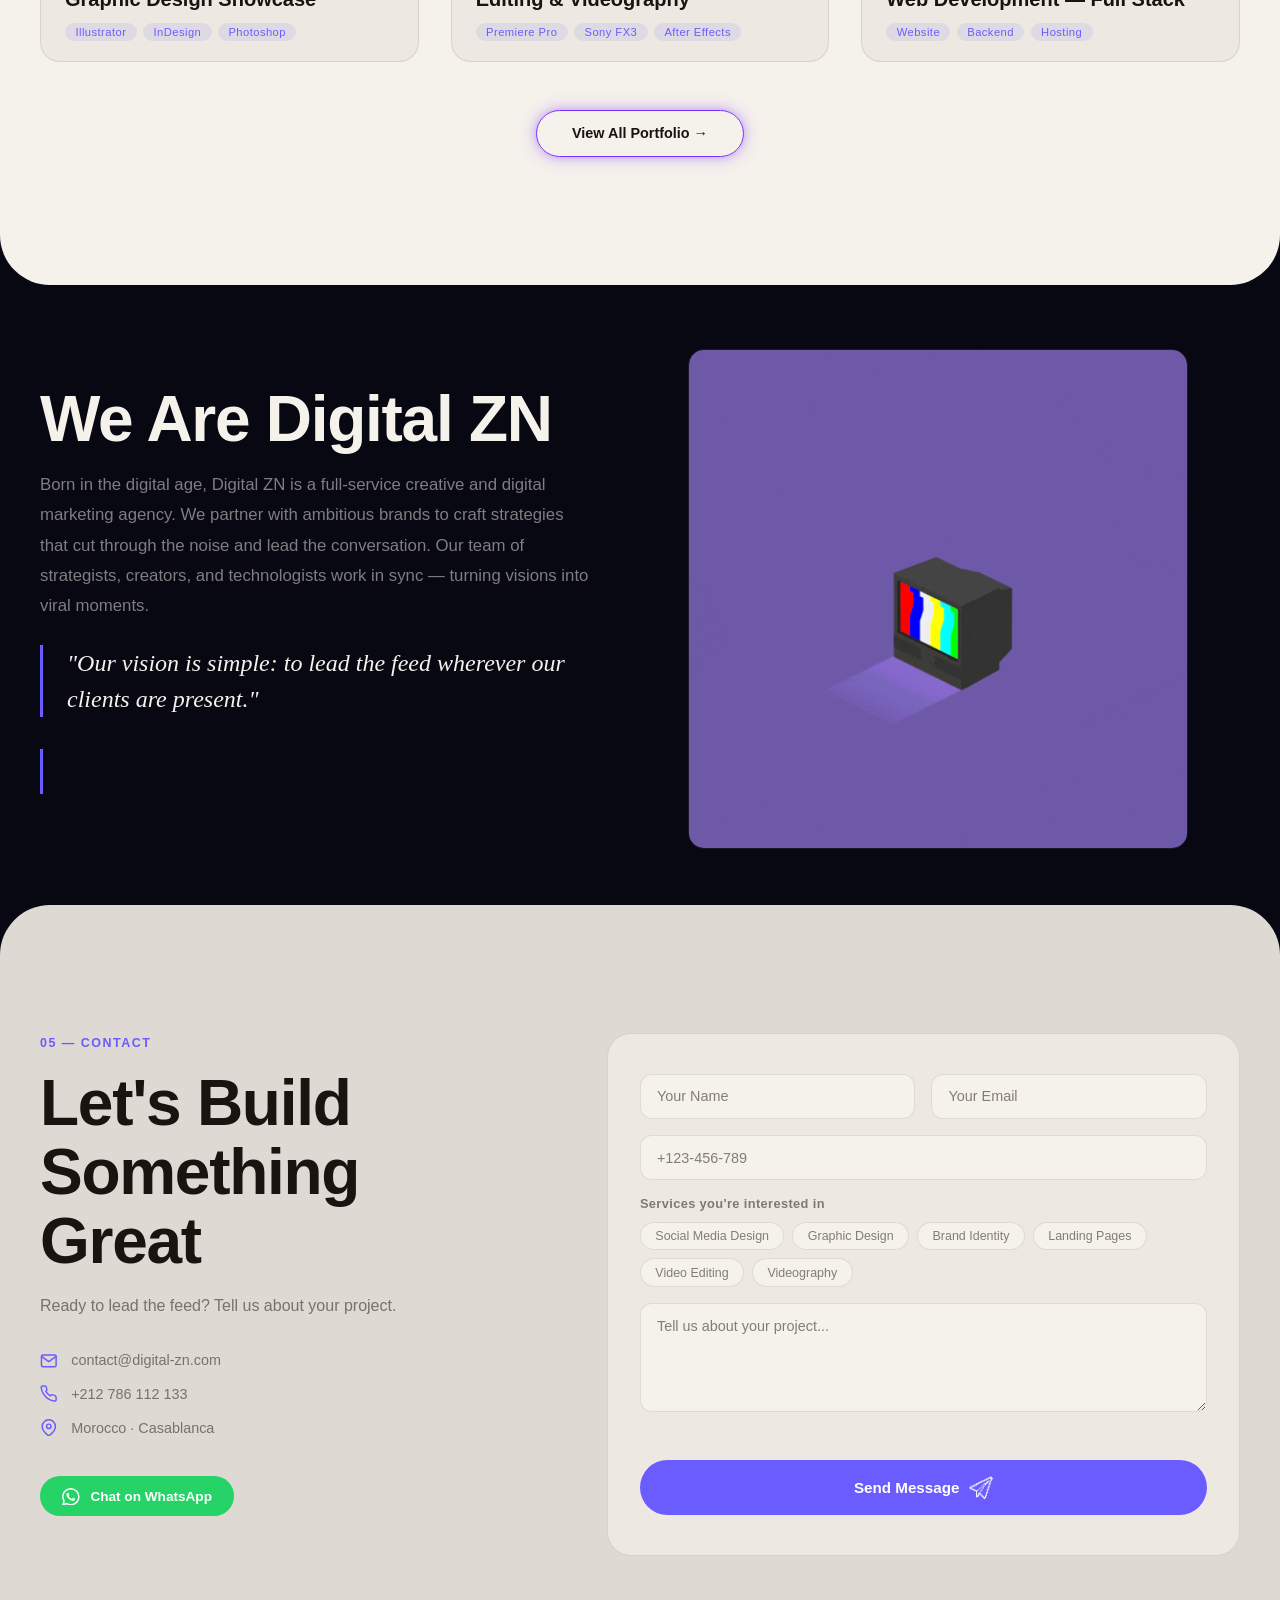
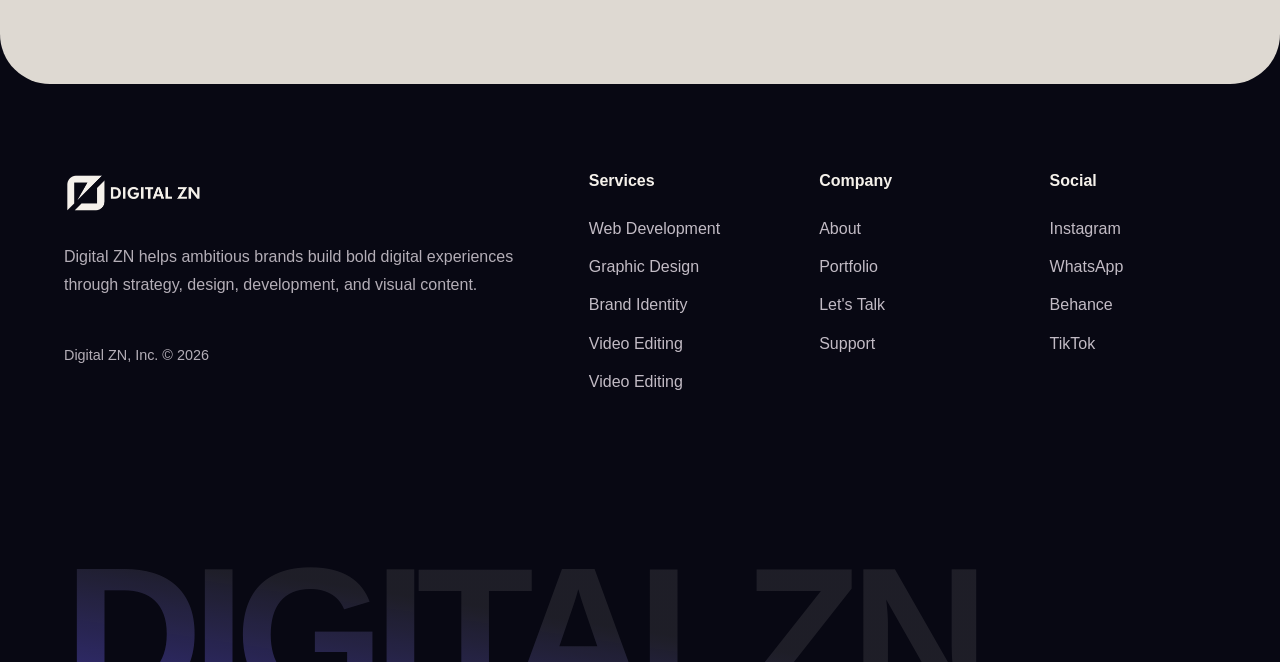
==== commit d714afb7: "finalisdsdsd" ====
--- a/index.html
+++ b/index.html
@@ -322,7 +322,7 @@
         </div>
         <div class="portfolio-card reveal-up">
           <div class="portfolio-img-wrap">
-            <img  src="assets/portfolio-web.png" alt="Web Development — Full Stack" loading="lazy" />
+            <img  src="assets/portfolio-web.jpg" alt="Web Development — Full Stack" loading="lazy" />
             <a href="./porfolio/port.html" class="portfolio-overlay">
             <span class="portfolio-view" data-i18n="pf_view">View project</span>
              <svg viewBox="0 0 24 24" fill="none" stroke="currentColor" stroke-width="2">
@@ -362,12 +362,12 @@
           <blockquote class="about-quote reveal-up" data-i18n="ab_quote">"Our vision is simple: to lead the feed
             wherever our clients are present."</blockquote>
                               <div class="about-text-loop reveal-up" aria-label="What defines Digital ZN">
-            <span class="about-loop-item">Creative Excellence</span>
-            <span class="about-loop-item">Data-Driven Results</span>
-            <span class="about-loop-item">Cultural Intelligence</span>
-            <span class="about-loop-item">Speed to Market</span>
-            <span class="about-loop-item">Transparent Partnership</span>
-            <span class="about-loop-item">Measurable ROI</span>
+            <span class="about-loop-item" data-i18n="about_a1" >Creative Excellence</span>
+            <span class="about-loop-item" data-i18n="about_a2">Data-Driven Results</span>
+            <span class="about-loop-item" data-i18n="about_a3">Cultural Intelligence</span>
+            <span class="about-loop-item" data-i18n="about_a4">Speed to Market</span>
+            <span class="about-loop-item" data-i18n="about_a5">Transparent Partnership</span>
+            <span class="about-loop-item" data-i18n="about_a6">Measurable ROI</span>
           </div>
         </div>
 
@@ -489,7 +489,7 @@
           <img src="assets/foter-09.png" alt="Digital ZN" />
         </a>
 
-        <p class="footer-description">
+        <p class="footer-description" data-i18n-chip="desp">
           Digital ZN helps ambitious brands build bold digital experiences
           through strategy, design, development, and visual content.
         </p>
@@ -501,28 +501,28 @@
 
       <!-- Services -->
       <div class="footer-column">
-        <h3>Services</h3>
-
-        <a href="#services">Web Design</a>
-        <a href="#services">Graphic Design</a>
-        <a href="#services">Brand Identity</a>
-        <a href="#services">Video Editing</a>
-        <a href="#services">Videography</a>
+        <h3 data-i18n-chip="srv_label2">Services</h3>
+
+        <a href="#services" data-i18n-chip="webss">Web Design</a>
+        <a href="#services" data-i18n-chip="srv2_name">Graphic Design</a>
+        <a href="#services" data-i18n-chip="srv3_name">Brand Identity</a>
+        <a href="#services" data-i18n-chip="srv5_name">Video Editing</a>
+        <a href="#services" data-i18n-chip="srv5_name">Videography</a>
       </div>
 
       <!-- Company -->
       <div class="footer-column">
-        <h3>Company</h3>
-
-        <a href="#about">About</a>
-        <a href="#portfolio">Portfolio</a>
-        <a href="#contact">Contact</a>
-        <a href="#contact">Support</a>
+        <h3 data-i18n-chip="fot_comp">Company</h3>
+
+        <a href="#about" data-i18n-chip="nav_about">About</a>
+        <a href="#portfolio" data-i18n-chip="nav_portfolio">Portfolio</a>
+        <a href="#contact" data-i18n-chip="nav_cta">Contact</a>
+        <a href="#contact" data-i18n-chip="suppp">Support</a>
       </div>
 
       <!-- Social -->
       <div class="footer-column">
-        <h3>Social</h3>
+        <h3 data-i18n-chip="fot_social">Social</h3>
 
         <a
           href="https://www.instagram.com/digital_ma_zn/"
--- a/style.css
+++ b/style.css
@@ -25,6 +25,7 @@
 /* ============================================
    scrool bar
 ============================================ */
+   @import url(https://fonts.googleapis.com/earlyaccess/lateef.css);
 html {
   background: transparent;
 }
@@ -654,10 +655,9 @@
 .hero-sub {
   position: relative;
   z-index: 1;
-  width: min(100%, 42rem);
+  width: min(100%, 70rem);
   margin: 0;
   align-self: center;
-
   color: var(--fg-dark);
   font-size: clamp(1rem, 1.8vw, 1.2rem);
   line-height: 1.5;
@@ -667,76 +667,12 @@
 
 html[lang="fr"] .hero-title {
   font-size: clamp(3.8rem, 13vw, 10rem);
-}
-
-[dir="rtl"] .hero-title {
-  font-size: clamp(3rem, 10vw, 9rem);
-  line-height: 1;
-  letter-spacing: 0;
-}
-
-[dir="rtl"] .hero-title-line--second {
-  transform: none;
-}
-
-@media (max-width: 899px) {
-  .section-hero {
-    padding-top: 7rem;
-    padding-bottom: 2.5rem;
-  }
-
-  .hero-inner {
-    padding-inline: clamp(1.25rem, 5vw, 2.5rem);
-  }
-
-  .hero-content {
-    min-height: clamp(27rem, 70vh, 40rem);
-  }
-
-  .hero-cards {
-    inset-inline-end: clamp(-1rem, 1vw, 0.5rem);
-    height: min(80svh, 40rem);
-    max-width: clamp(9rem, 42vw, 17rem);
-    opacity: 0.88;
-  }
-
-  .hero-title {
-    font-size: clamp(4rem, 15vw, 8rem);
-  }
-
-  html[lang="fr"] .hero-title {
-    font-size: clamp(3.2rem, 11vw, 6.5rem);
-  }
-
-  [dir="rtl"] .hero-title {
-    font-size: clamp(2.8rem, 9.5vw, 6rem);
-  }
-}
-
-@media (max-width: 600px) {
-  .section-hero {
-    min-height: 0;
-    padding-top: clamp(2rem, 5vh, 7.5rem);
-    padding-bottom: clamp(2rem, 5vh, 2.75rem);
-  }
-
-  .hero-inner {
-    padding-inline: clamp(1rem, 5vw, 1.5rem);
-  }
-
-  .hero-content {
-    min-height: 0;
-    padding-top: clamp(4rem, 12vh, 6rem);
-  }
-
-  .hero-title {
-    margin-bottom: clamp(1.5rem, 5vh, 2.25rem);
-    font-size: clamp(3.7rem, 5vw, 5rem);
-    line-height: 0.9;
-    letter-spacing: -0.0em;
-
-  }
-
+  
+}
+html[lang="ar"] .hero-title {
+  font-size: clamp(3.8rem, 13vw, 10rem);
+  font-family: 'Lateef', serif; 
+  
   .hero-title-line {
     gap: 0.5em;
     white-space: normal;
@@ -745,6 +681,99 @@
     justify-content: center;
     white-space: normal;
   }
+    .hero-title-line--first,
+  .hero-title-line--second {
+    margin-inline-start: 0;
+    transform: none;
+  }
+  
+  }
+html[lang="ar"] .hero-sub {
+  text-align: center;
+}
+
+[dir="rtl"] .hero-title {
+  font-size: clamp(3rem, 10vw, 9rem);
+  line-height: 1;
+  letter-spacing: 0;
+}
+
+
+[dir="rtl"] .hero-title-line--second {
+  transform: none;
+}
+
+@media (max-width: 899px) {
+  .section-hero {
+    padding-top: 7rem;
+    padding-bottom: 2.5rem;
+  }
+
+  .hero-inner {
+    padding-inline: clamp(1.25rem, 5vw, 2.5rem);
+  }
+
+  .hero-content {
+    min-height: clamp(27rem, 70vh, 40rem);
+  }
+
+  .hero-cards {
+    inset-inline-end: clamp(-1rem, 1vw, 0.5rem);
+    height: min(80svh, 40rem);
+    max-width: clamp(9rem, 42vw, 17rem);
+    opacity: 0.88;
+  }
+
+  .hero-title {
+    font-size: clamp(4rem, 15vw, 8rem);
+  }
+
+  html[lang="fr"] .hero-title {
+    font-size: clamp(3.2rem, 11vw, 6.5rem);
+  }
+
+  [dir="rtl"] .hero-title {
+    font-size: clamp(2.8rem, 9.5vw, 6rem);
+  }
+}
+
+@media (max-width: 600px) {
+  .section-hero {
+    min-height: 0;
+    padding-top: clamp(2rem, 5vh, 7.5rem);
+    padding-bottom: clamp(2rem, 5vh, 2.75rem);
+  }
+   html[lang="fr"] .hero-title {
+   font-size: clamp(4rem, 15vw, 8rem);
+   font-weight: 900px;
+
+  }
+  .hero-inner {
+    padding-inline: clamp(1rem, 5vw, 1.5rem);
+  }
+
+  .hero-content {
+    min-height: 0;
+    padding-top: clamp(4rem, 12vh, 6rem);
+  }
+
+  .hero-title {
+    margin-bottom: clamp(1.5rem, 5vh, 2.25rem);
+    font-size: clamp(3.9rem, 7vw, 5rem);
+    line-height: 1;
+    letter-spacing: -0.0em;
+  
+
+  }
+
+  .hero-title-line {
+    gap: 0.5em;
+    white-space: normal;
+        width: 100%;
+    max-width: 100%;
+    justify-content: center;
+    white-space: normal;
+  }
 
   .hero-title-line--first,
   .hero-title-line--second {
@@ -768,7 +797,7 @@
   }
 
   html[lang="fr"] .hero-title {
-    font-size: clamp(3rem, 10vw, 5rem);
+    font-size: clamp(2.5rem, 10vw, 8rem);
   }
 
   [dir="rtl"] .hero-content {
@@ -1020,7 +1049,7 @@
     0 40px 100px rgba(8, 8, 19, 0.3);
 
   opacity: 0;
-
+  
   transform: scale(0.72);
 
   transition:
@@ -1061,6 +1090,7 @@
 .service-dialog.open {
   visibility: visible;
   pointer-events: auto;
+
 }
 
 .service-dialog.open .service-dialog-backdrop {
@@ -1250,6 +1280,7 @@
 
   .service-dialog {
     padding: 1rem;
+    
   }
 
   .service-dialog-container {
@@ -1262,17 +1293,16 @@
   }
 
   .service-dialog-title {
-    font-size: 2.2rem;
+    font-size: 1.5rem;
   }
 
   .service-dialog-description {
-    font-size: 0.9rem;
+    font-size: 0.75rem;
   }
 
   .service-expand {
     width: 34px;
     height: 34px;
-
     top: 1rem;
     right: 1rem;
   }
@@ -1770,7 +1800,7 @@
 
   font-family: 'Jost', sans-serif;
 
-  font-size: clamp(8rem, 17vw, 18rem);
+  font-size: clamp(8rem, 15vw, 18rem);
 
   font-weight: 700;
 
@@ -1862,13 +1892,14 @@
   }
 
   .footer-word-wrapper {
-    height: 145px;
-    margin-top: 3.5rem;
+    height: 130px;
+    margin-top: 0rem;
+    
   }
 
   .footer-word {
-    bottom: -18px;
-    font-size: 25vw;
+    bottom: -5px;
+    font-size: 18vw;
   }
 
 }
